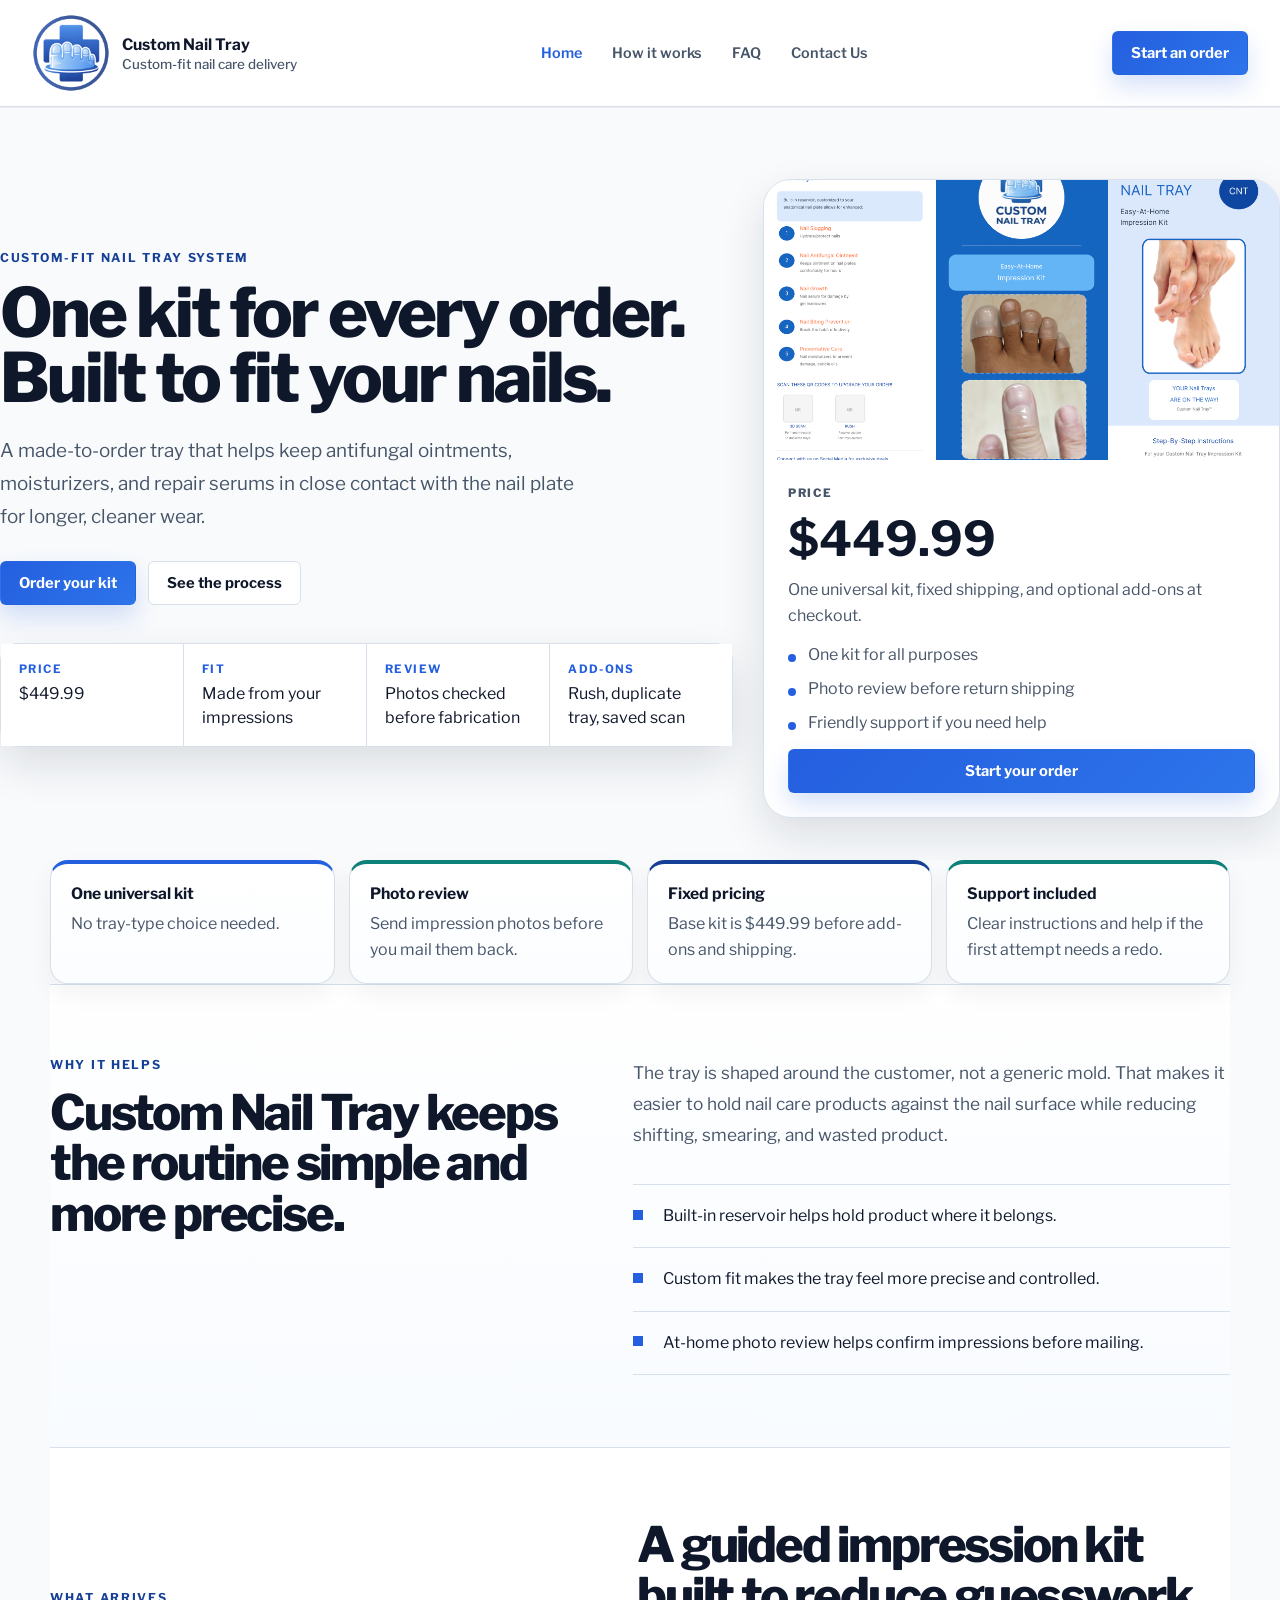
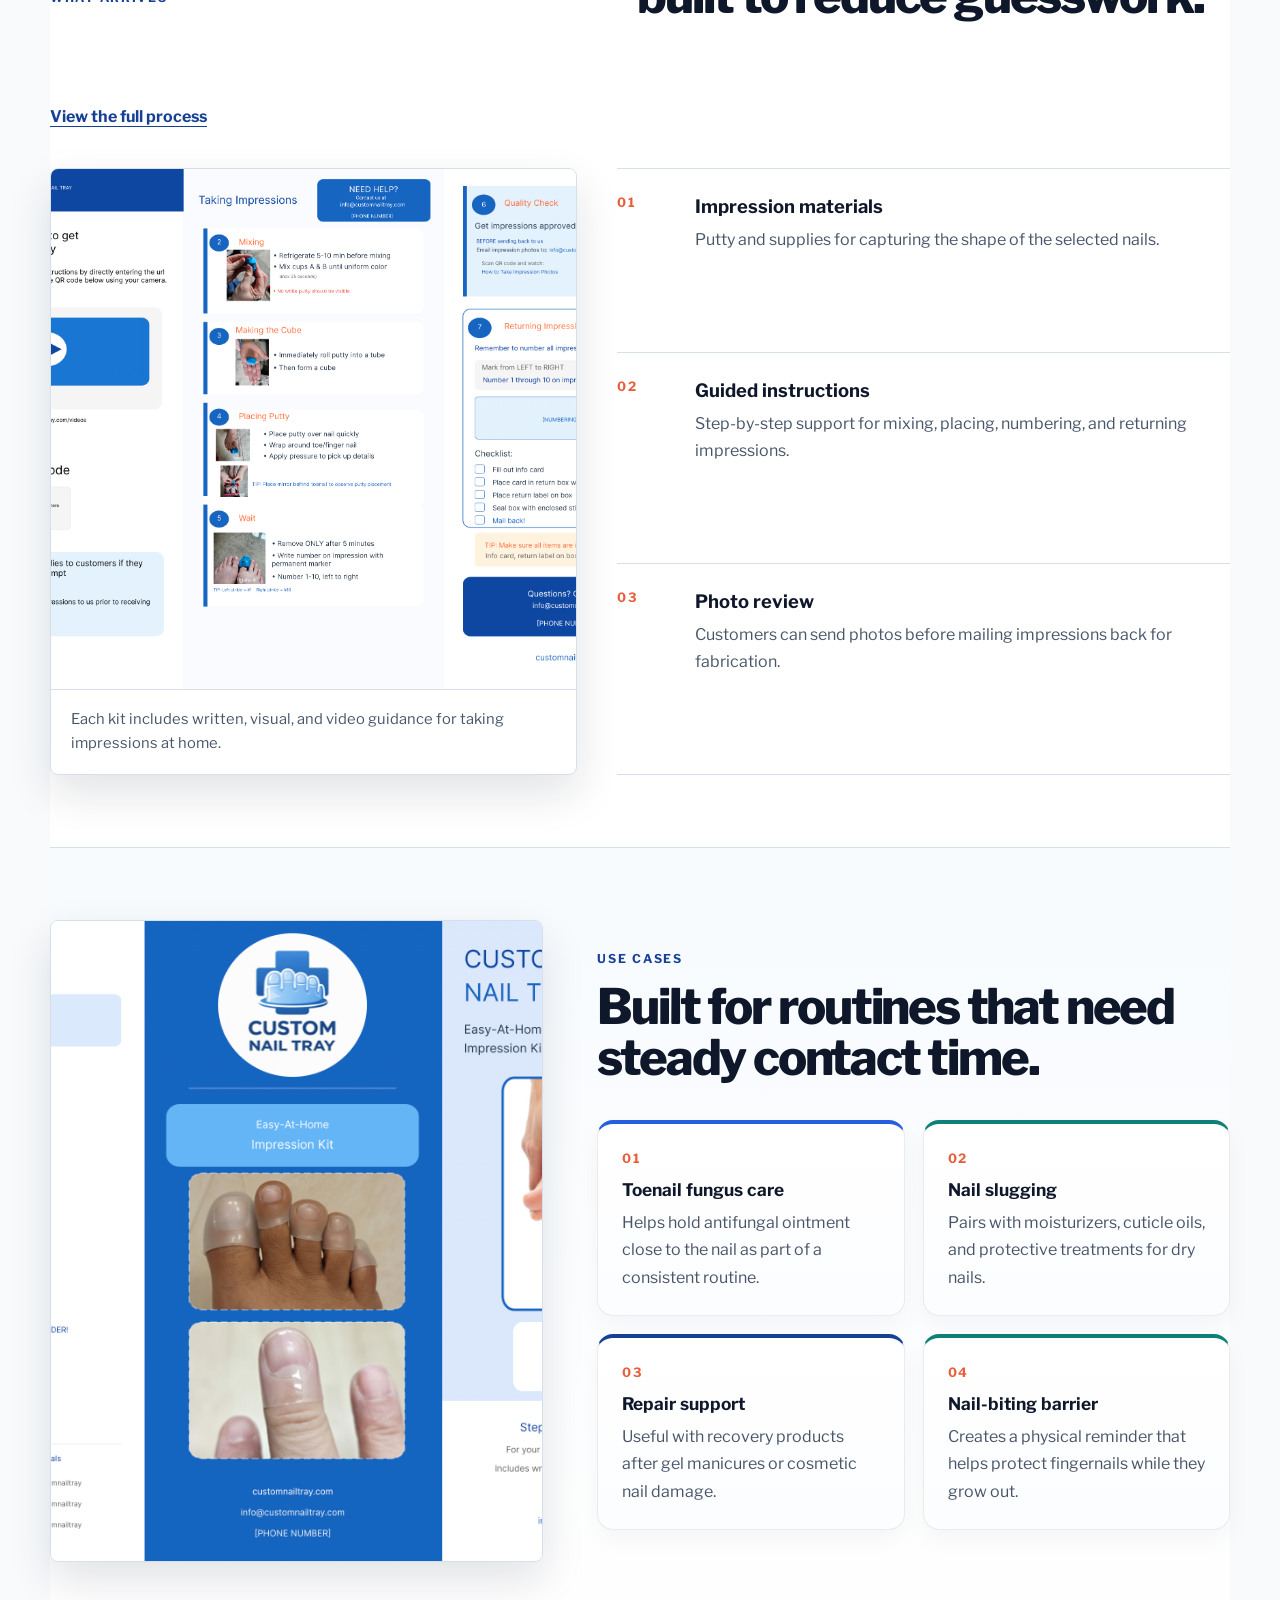
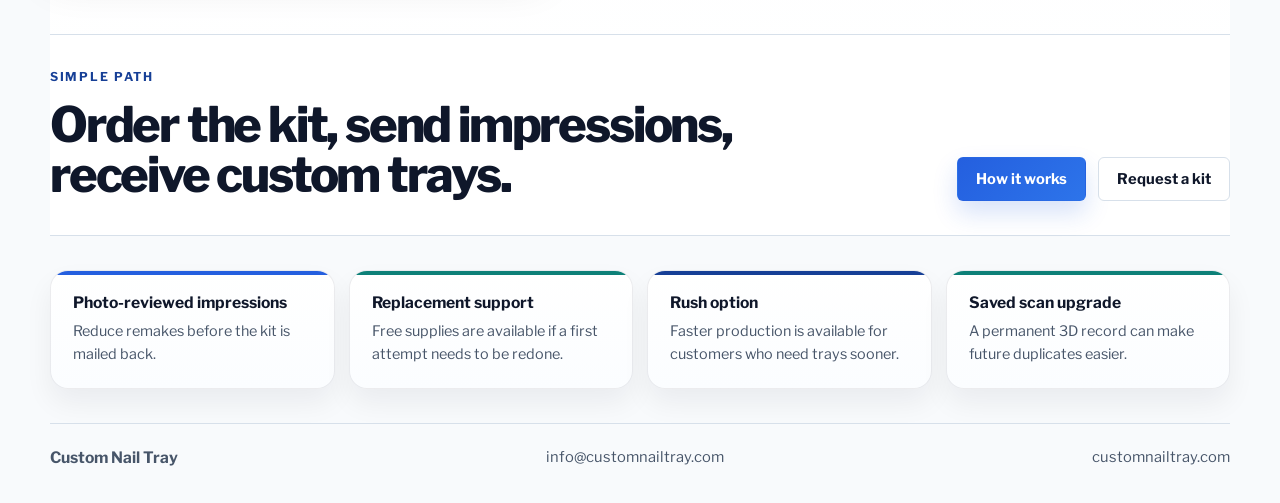
==== index.html @ 38d17c29 "Update kit price to 449.99" ====
<!DOCTYPE html>
<html lang="en">
  <head>
    <meta charset="UTF-8" />
    <meta name="viewport" content="width=device-width, initial-scale=1.0" />
    <title>Custom Nail Tray | Custom-Fit Nail Care Trays</title>
    <meta
      name="description"
      content="Custom-fit nail trays designed to help ointments, serums, and moisturizers stay in close contact with the nail plate for a cleaner, longer-wear routine."
    />
    <link rel="preconnect" href="https://fonts.googleapis.com" />
    <link rel="preconnect" href="https://fonts.gstatic.com" crossorigin />
    <link
      href="https://fonts.googleapis.com/css2?family=Libre+Franklin:wght@400;500;600;700&family=Source+Serif+4:opsz,wght@8..60,500;8..60,600;8..60,700&display=swap"
      rel="stylesheet"
    />
    <link rel="stylesheet" href="styles.css" />
  </head>
  <body class="page-home">
    <header class="site-header">
      <a class="brand" href="index.html" aria-label="Custom Nail Tray home">
        <img
          class="brand-logo"
          src="assets/cnt-logo.png"
          alt=""
          decoding="async"
        />
        <span>
          <strong>Custom Nail Tray</strong>
          <small>Custom-fit nail care delivery</small>
        </span>
      </a>

      <nav class="site-nav" aria-label="Primary">
        <a href="index.html" aria-current="page">Home</a>
        <a href="how-it-works.html">How it works</a>
        <a href="order.html#faq">FAQ</a>
        <a href="contact.html">Contact Us</a>
      </nav>

      <a class="button button-primary" href="order.html">Start an order</a>
    </header>

    <main id="top">
      <section class="hero hero-market" aria-labelledby="hero-title">
        <div class="hero-content">
          <p class="kicker">Custom-fit nail tray system</p>
          <h1 id="hero-title">One kit for every order. Built to fit your nails.</h1>
          <p class="hero-lead">
            A made-to-order tray that helps keep antifungal ointments,
            moisturizers, and repair serums in close contact with the nail plate
            for longer, cleaner wear.
          </p>

          <div class="hero-actions">
            <a class="button button-primary" href="order.html">Order your kit</a>
            <a class="button button-light" href="how-it-works.html">See the process</a>
          </div>

          <dl class="hero-specs" aria-label="Product highlights">
            <div>
              <dt>Price</dt>
              <dd>$449.99</dd>
            </div>
            <div>
              <dt>Fit</dt>
              <dd>Made from your impressions</dd>
            </div>
            <div>
              <dt>Review</dt>
              <dd>Photos checked before fabrication</dd>
            </div>
            <div>
              <dt>Add-ons</dt>
              <dd>Rush, duplicate tray, saved scan</dd>
            </div>
          </dl>
        </div>

        <aside class="hero-card" aria-label="Pricing overview">
          <figure class="hero-card-media">
            <img
              src="assets/impressions.png"
              alt="Custom Nail Tray order materials with toe and fingernail tray examples"
              decoding="async"
            />
          </figure>
          <div class="hero-card-body">
            <p class="panel-label">Price</p>
            <h2>$449.99</h2>
            <p>
              One universal kit, fixed shipping, and optional add-ons at
              checkout.
            </p>
            <ul class="hero-card-list" aria-label="Hero card details">
              <li>One kit for all purposes</li>
              <li>Photo review before return shipping</li>
              <li>Friendly support if you need help</li>
            </ul>
            <a class="button button-primary" href="order.html">Start your order</a>
          </div>
        </aside>
      </section>

      <section class="spotlight-band" aria-label="Quick facts">
        <article>
          <strong>One universal kit</strong>
          <span>No tray-type choice needed.</span>
        </article>
        <article>
          <strong>Photo review</strong>
          <span>Send impression photos before you mail them back.</span>
        </article>
        <article>
          <strong>Fixed pricing</strong>
          <span>Base kit is $449.99 before add-ons and shipping.</span>
        </article>
        <article>
          <strong>Support included</strong>
          <span>Clear instructions and help if the first attempt needs a redo.</span>
        </article>
      </section>

      <section class="statement" id="benefits">
        <div class="section-copy">
          <p class="kicker">Why it helps</p>
          <h2>Custom Nail Tray keeps the routine simple and more precise.</h2>
        </div>
        <div class="statement-body">
          <p>
            The tray is shaped around the customer, not a generic mold. That
            makes it easier to hold nail care products against the nail surface
            while reducing shifting, smearing, and wasted product.
          </p>
          <ul class="proof-list">
            <li>Built-in reservoir helps hold product where it belongs.</li>
            <li>Custom fit makes the tray feel more precise and controlled.</li>
            <li>At-home photo review helps confirm impressions before mailing.</li>
          </ul>
        </div>
      </section>

      <section class="kit-section" id="kit">
        <div class="kit-heading">
          <p class="kicker">What arrives</p>
          <h2>A guided impression kit built to reduce guesswork.</h2>
          <a class="text-link" href="how-it-works.html">View the full process</a>
        </div>

        <div class="kit-layout">
          <figure class="kit-visual">
            <img
              src="assets/impressionsFront.png"
              alt="Custom Nail Tray instruction materials for at-home impressions"
              decoding="async"
            />
            <figcaption>
              Each kit includes written, visual, and video guidance for taking
              impressions at home.
            </figcaption>
          </figure>

          <div class="kit-inventory" aria-label="Kit contents">
            <article>
              <span>01</span>
              <div>
                <h3>Impression materials</h3>
                <p>Putty and supplies for capturing the shape of the selected nails.</p>
              </div>
            </article>
            <article>
              <span>02</span>
              <div>
                <h3>Guided instructions</h3>
                <p>Step-by-step support for mixing, placing, numbering, and returning impressions.</p>
              </div>
            </article>
            <article>
              <span>03</span>
              <div>
                <h3>Photo review</h3>
                <p>Customers can send photos before mailing impressions back for fabrication.</p>
              </div>
            </article>
          </div>
        </div>
      </section>

      <section class="use-section" id="uses">
        <div class="use-media">
          <img
            src="assets/impressions.png"
            alt="Examples of Custom Nail Tray on toes and fingernails"
            decoding="async"
          />
        </div>

        <div class="use-content">
          <p class="kicker">Use cases</p>
          <h2>Built for routines that need steady contact time.</h2>

          <div class="use-grid">
            <article>
              <span>01</span>
              <h3>Toenail fungus care</h3>
              <p>Helps hold antifungal ointment close to the nail as part of a consistent routine.</p>
            </article>
            <article>
              <span>02</span>
              <h3>Nail slugging</h3>
              <p>Pairs with moisturizers, cuticle oils, and protective treatments for dry nails.</p>
            </article>
            <article>
              <span>03</span>
              <h3>Repair support</h3>
              <p>Useful with recovery products after gel manicures or cosmetic nail damage.</p>
            </article>
            <article>
              <span>04</span>
              <h3>Nail-biting barrier</h3>
              <p>Creates a physical reminder that helps protect fingernails while they grow out.</p>
            </article>
          </div>
        </div>
      </section>

      <section class="process-preview" aria-labelledby="process-preview-title">
        <div class="section-copy">
          <p class="kicker">Simple path</p>
          <h2 id="process-preview-title">Order the kit, send impressions, receive custom trays.</h2>
        </div>
        <div class="preview-actions">
          <a class="button button-primary" href="how-it-works.html">How it works</a>
          <a class="button button-secondary" href="order.html">Request a kit</a>
        </div>
      </section>

      <section class="assurance-strip" aria-label="Order support">
        <article>
          <strong>Photo-reviewed impressions</strong>
          <span>Reduce remakes before the kit is mailed back.</span>
        </article>
        <article>
          <strong>Replacement support</strong>
          <span>Free supplies are available if a first attempt needs to be redone.</span>
        </article>
        <article>
          <strong>Rush option</strong>
          <span>Faster production is available for customers who need trays sooner.</span>
        </article>
        <article>
          <strong>Saved scan upgrade</strong>
          <span>A permanent 3D record can make future duplicates easier.</span>
        </article>
      </section>
    </main>

    <footer class="site-footer">
      <strong>Custom Nail Tray</strong>
      <a href="mailto:info@customnailtray.com">info@customnailtray.com</a>
      <span>customnailtray.com</span>
    </footer>
  </body>
</html>
---- styles.css ----
:root {
  --paper: #f4f6fa;
  --surface: #ffffff;
  --ink: #0f172a;
  --muted: #475569;
  --line: #d7e0ea;
  --blue: #245fdf;
  --blue-deep: #163f96;
  --teal: #0d8078;
  --coral: #e95d3d;
  --gold: #c99429;
  --mint: #e3f5f0;
  --sky: #eaf1ff;
  --peach: #fff1e8;
  --sand: #fff8ed;
  --shadow: 0 18px 44px rgba(15, 23, 42, 0.12);
}

* {
  box-sizing: border-box;
}

html {
  scroll-behavior: smooth;
}

body {
  margin: 0;
  min-width: 320px;
  font-family: "Libre Franklin", sans-serif;
  color: var(--ink);
  background: var(--paper);
}

body.page-home {
  background:
    radial-gradient(circle at 12% 0%, rgba(36, 95, 223, 0.11), transparent 26%),
    radial-gradient(circle at 88% 12%, rgba(13, 128, 120, 0.08), transparent 24%),
    linear-gradient(180deg, #f9fbff 0%, #f4f7fb 100%);
}

body.page-how {
  background:
    linear-gradient(180deg, rgba(13, 128, 120, 0.08) 0%, rgba(13, 128, 120, 0.015) 220px, transparent 220px),
    radial-gradient(circle at 100% 0%, rgba(36, 95, 223, 0.08), transparent 30%),
    #f4faf9;
}

body.page-order {
  background:
    radial-gradient(circle at 100% 0%, rgba(233, 93, 61, 0.09), transparent 28%),
    radial-gradient(circle at 6% 0%, rgba(36, 95, 223, 0.08), transparent 22%),
    linear-gradient(180deg, #fff7f2 0%, #f3f7ff 38%, #fbfcff 100%);
}

body.page-contact {
  background:
    radial-gradient(circle at 12% 0%, rgba(233, 93, 61, 0.09), transparent 24%),
    radial-gradient(circle at 90% 8%, rgba(36, 95, 223, 0.06), transparent 24%),
    linear-gradient(180deg, #ffffff 0%, #f7f9fd 100%);
}

body.page-success {
  background:
    radial-gradient(circle at 14% 0%, rgba(13, 128, 120, 0.11), transparent 26%),
    radial-gradient(circle at 92% 10%, rgba(36, 95, 223, 0.08), transparent 28%),
    linear-gradient(180deg, #f4fbf8 0%, #f7faff 40%, #ffffff 100%);
}

body.page-cancel {
  background:
    radial-gradient(circle at 14% 0%, rgba(233, 93, 61, 0.11), transparent 26%),
    radial-gradient(circle at 92% 10%, rgba(36, 95, 223, 0.08), transparent 28%),
    linear-gradient(180deg, #fff6f2 0%, #f7faff 40%, #ffffff 100%);
}

a {
  color: inherit;
  text-decoration: none;
}

img {
  display: block;
  width: 100%;
}

body.page-how .site-header,
body.page-order .site-header {
  box-shadow: 0 1px 0 rgba(17, 24, 39, 0.06);
}

body.page-how .site-header {
  background: rgba(247, 251, 253, 0.92);
}

body.page-order .site-header {
  background: rgba(245, 248, 255, 0.94);
}

body.page-contact .site-header {
  background: rgba(255, 255, 255, 0.96);
  box-shadow: 0 1px 0 rgba(17, 24, 39, 0.06);
}

body.page-how .site-nav a[aria-current="page"] {
  color: var(--teal);
}

body.page-order .site-nav a[aria-current="page"] {
  color: var(--coral);
}

body.page-contact .site-nav a[aria-current="page"] {
  color: var(--coral);
}

body.page-how .button-primary {
  background: linear-gradient(135deg, var(--teal) 0%, #109186 100%);
  box-shadow: 0 12px 24px rgba(13, 128, 120, 0.18);
}

body.page-how .button-primary:hover {
  background: linear-gradient(135deg, #0b6861 0%, #0e7d73 100%);
}

body.page-order .button-primary {
  background: linear-gradient(135deg, var(--coral) 0%, #f1714d 100%);
  box-shadow: 0 12px 24px rgba(233, 93, 61, 0.18);
}

body.page-order .button-primary:hover {
  background: linear-gradient(135deg, #d84d2b 0%, #f0613e 100%);
}

body.page-contact .button-primary {
  background: linear-gradient(135deg, var(--coral) 0%, #f1714d 100%);
  box-shadow: 0 12px 24px rgba(233, 93, 61, 0.18);
}

body.page-contact .button-primary:hover {
  background: linear-gradient(135deg, #d84d2b 0%, #f0613e 100%);
}

body.page-success .button-primary {
  background: linear-gradient(135deg, var(--teal) 0%, #109186 100%);
  box-shadow: 0 12px 24px rgba(13, 128, 120, 0.18);
}

body.page-success .button-primary:hover {
  background: linear-gradient(135deg, #0b6861 0%, #0e7d73 100%);
}

body.page-cancel .button-primary {
  background: linear-gradient(135deg, var(--coral) 0%, #f1714d 100%);
  box-shadow: 0 12px 24px rgba(233, 93, 61, 0.18);
}

body.page-cancel .button-primary:hover {
  background: linear-gradient(135deg, #d84d2b 0%, #f0613e 100%);
}

.site-header {
  display: grid;
  grid-template-columns: auto 1fr auto;
  align-items: center;
  gap: 28px;
  position: sticky;
  top: 0;
  z-index: 20;
  width: 100%;
  padding: 14px 32px;
  background: rgba(255, 255, 255, 0.94);
  border-bottom: 1px solid var(--line);
  backdrop-filter: blur(14px);
}

.brand {
  display: inline-flex;
  align-items: center;
  gap: 12px;
  min-width: 0;
}

.brand-logo {
  width: 78px;
  height: 78px;
  object-fit: contain;
  flex: 0 0 auto;
}

.brand span {
  display: grid;
  gap: 2px;
}

.brand strong,
.site-footer strong {
  font-size: 0.98rem;
  font-weight: 700;
}

.brand small {
  color: var(--muted);
  font-size: 0.84rem;
  font-weight: 500;
}

.site-nav {
  display: flex;
  justify-content: center;
  gap: 30px;
  color: var(--muted);
  font-size: 0.9rem;
  font-weight: 600;
}

.site-nav a {
  padding: 8px 0;
}

.site-nav a:hover,
.site-nav a[aria-current="page"],
.site-footer a:hover,
.instruction-panel a:hover,
.form-note a:hover,
.text-link:hover {
  color: var(--blue);
}

.button {
  display: inline-flex;
  align-items: center;
  justify-content: center;
  min-height: 44px;
  padding: 0 18px;
  border: 1px solid transparent;
  border-radius: 6px;
  font-size: 0.92rem;
  font-weight: 700;
  white-space: nowrap;
  transition: transform 160ms ease, border-color 160ms ease, background 160ms ease;
}

.button:hover {
  transform: translateY(-1px);
}

.button-primary {
  background: linear-gradient(135deg, var(--blue) 0%, #2d74ea 100%);
  box-shadow: 0 12px 24px rgba(36, 95, 223, 0.18);
  color: #fff;
}

.button-primary:hover {
  background: linear-gradient(135deg, var(--blue-deep) 0%, #1d4fb8 100%);
}

.button-secondary {
  background: linear-gradient(180deg, #fff 0%, #f7faff 100%);
  border-color: #cfd8e6;
  color: var(--ink);
}

.button-light {
  background: rgba(255, 255, 255, 0.14);
  border-color: rgba(255, 255, 255, 0.42);
  color: #fff;
}

.hero {
  position: relative;
  min-height: 680px;
  display: grid;
  align-items: end;
  overflow: hidden;
  background: #0f172a;
}

.hero-image {
  position: absolute;
  inset: 0;
  height: 100%;
  object-fit: cover;
  object-position: 56% 44%;
  filter: saturate(0.96);
}

.hero-overlay {
  position: absolute;
  inset: 0;
  background:
    linear-gradient(90deg, rgba(6, 16, 34, 0.92) 0%, rgba(6, 16, 34, 0.78) 52%, rgba(6, 16, 34, 0.22) 100%),
    linear-gradient(0deg, rgba(6, 16, 34, 0.46) 0%, rgba(6, 16, 34, 0.04) 48%);
}

body.page-home .hero-overlay {
  background:
    linear-gradient(90deg, rgba(7, 17, 39, 0.94) 0%, rgba(7, 17, 39, 0.78) 50%, rgba(7, 17, 39, 0.18) 100%),
    radial-gradient(circle at 82% 28%, rgba(13, 128, 120, 0.18), transparent 28%),
    radial-gradient(circle at 94% 56%, rgba(233, 93, 61, 0.14), transparent 25%),
    linear-gradient(0deg, rgba(7, 17, 39, 0.48) 0%, rgba(7, 17, 39, 0.08) 48%);
}

.hero-content {
  position: relative;
  width: min(1180px, calc(100% - 48px));
  margin: 0 auto;
  padding: 96px 0 54px;
  color: #fff;
}

.kicker {
  margin: 0 0 16px;
  color: var(--coral);
  text-transform: uppercase;
  letter-spacing: 0.14em;
  font-size: 0.76rem;
  font-weight: 700;
}

.hero h1,
.page-hero h1,
.section-copy h2,
.kit-heading h2,
.use-content h2,
.order-copy h2,
.process-preview h2,
.quality-section h2,
.cta-band h2 {
  margin: 0;
  font-family: "Source Serif 4", serif;
  font-weight: 700;
  letter-spacing: 0;
}

body.page-how .page-hero-copy h1,
body.page-how .section-copy h2,
body.page-how .kit-heading h2,
body.page-how .use-content h2,
body.page-how .order-copy h2,
body.page-how .process-preview h2,
body.page-how .quality-section h2,
body.page-how .cta-band h2,
body.page-order .page-hero-copy h1,
body.page-order .section-copy h2,
body.page-order .kit-heading h2,
body.page-order .use-content h2,
body.page-order .order-copy h2,
body.page-order .process-preview h2,
body.page-order .quality-section h2,
body.page-order .cta-band h2 {
  font-family: "Libre Franklin", sans-serif;
  font-weight: 800;
  letter-spacing: -0.045em;
}

.hero h1 {
  max-width: 700px;
  font-size: 5.25rem;
  line-height: 0.95;
}

.hero-lead {
  max-width: 590px;
  margin: 24px 0 0;
  color: rgba(255, 255, 255, 0.88);
  font-size: 1.18rem;
  line-height: 1.75;
}

.hero-actions {
  display: flex;
  flex-wrap: wrap;
  gap: 12px;
  margin-top: 32px;
}

.hero-specs {
  display: grid;
  grid-template-columns: repeat(3, minmax(0, 1fr));
  gap: 1px;
  max-width: 900px;
  margin: 64px 0 0;
  background: rgba(255, 255, 255, 0.3);
  border: 1px solid rgba(255, 255, 255, 0.3);
}

.hero-specs div {
  padding: 18px 20px;
  background: rgba(8, 19, 38, 0.66);
}

.hero-specs dt {
  margin-bottom: 6px;
  color: #9fd8d2;
  font-size: 0.72rem;
  font-weight: 700;
  letter-spacing: 0.12em;
  text-transform: uppercase;
}

.hero-specs dd {
  margin: 0;
  color: rgba(255, 255, 255, 0.88);
  line-height: 1.5;
}

body.page-home {
  background: #f8fafc;
}

body.page-home .site-header {
  background: rgba(255, 255, 255, 0.96);
  box-shadow: 0 1px 0 rgba(17, 24, 39, 0.06);
}

body.page-home .kicker {
  color: var(--blue-deep);
}

body.page-home .hero {
  display: grid;
  grid-template-columns: minmax(0, 1.05fr) minmax(320px, 0.74fr);
  gap: 30px;
  align-items: center;
  min-height: auto;
  padding: 72px 0 42px;
  background: transparent;
}

body.page-home .hero-content {
  width: auto;
  padding: 0;
  color: var(--ink);
}

body.page-home .hero h1,
body.page-home .section-copy h2,
body.page-home .kit-heading h2,
body.page-home .use-content h2,
body.page-home .process-preview h2 {
  font-family: "Libre Franklin", sans-serif;
  font-weight: 800;
  letter-spacing: -0.045em;
}

body.page-home .hero h1 {
  max-width: 760px;
  font-size: 4.25rem;
  line-height: 0.95;
}

body.page-home .hero-lead {
  color: var(--muted);
}

body.page-home .hero-actions {
  margin-top: 28px;
}

body.page-home .hero-actions .button-light {
  background: #fff;
  border-color: var(--line);
  color: var(--ink);
}

body.page-home .hero-specs {
  grid-template-columns: repeat(4, minmax(0, 1fr));
  max-width: 100%;
  margin-top: 38px;
  background: var(--line);
  border: 1px solid var(--line);
  border-radius: 18px;
  box-shadow: var(--shadow);
}

body.page-home .hero-specs div {
  padding: 18px 18px 16px;
  background: #fff;
}

body.page-home .hero-specs dt {
  color: var(--blue);
}

body.page-home .hero-specs dd {
  color: var(--ink);
}

body.page-home .hero-card {
  display: grid;
  overflow: hidden;
  border: 1px solid var(--line);
  border-radius: 28px;
  background: #fff;
  box-shadow: var(--shadow);
}

body.page-home .hero-card-media {
  margin: 0;
}

body.page-home .hero-card-media img {
  height: 280px;
  object-fit: cover;
  object-position: 50% 35%;
}

body.page-home .hero-card-body {
  display: grid;
  gap: 14px;
  padding: 24px;
}

body.page-home .hero-card h2 {
  margin: 0;
  font-family: "Libre Franklin", sans-serif;
  font-size: 3rem;
  line-height: 0.95;
}

body.page-home .hero-card p {
  margin: 0;
  color: var(--muted);
  line-height: 1.65;
}

body.page-home .hero-card-list {
  display: grid;
  gap: 10px;
  margin: 0;
  padding: 0;
  list-style: none;
}

body.page-home .hero-card-list li {
  position: relative;
  padding-left: 20px;
  color: var(--muted);
  line-height: 1.5;
}

body.page-home .hero-card-list li::before {
  content: "";
  position: absolute;
  left: 0;
  top: 0.65em;
  width: 8px;
  height: 8px;
  border-radius: 999px;
  background: var(--blue);
}

body.page-home .spotlight-band {
  width: min(1180px, calc(100% - 48px));
  margin: 0 auto;
  display: grid;
  grid-template-columns: repeat(4, minmax(0, 1fr));
  gap: 14px;
}

body.page-home .spotlight-band article {
  padding: 20px;
  border: 1px solid var(--line);
  border-top-width: 4px;
  border-radius: 18px;
  background: linear-gradient(180deg, #ffffff 0%, #fbfdff 100%);
  box-shadow: 0 10px 24px rgba(15, 23, 42, 0.05);
}

body.page-home .spotlight-band article:nth-child(1) {
  border-top-color: var(--blue);
}

body.page-home .spotlight-band article:nth-child(2) {
  border-top-color: var(--teal);
}

body.page-home .spotlight-band article:nth-child(3) {
  border-top-color: var(--blue-deep);
}

body.page-home .spotlight-band article:nth-child(4) {
  border-top-color: var(--teal);
}

body.page-home .spotlight-band strong {
  display: block;
  margin-bottom: 8px;
  font-size: 0.98rem;
}

body.page-home .spotlight-band span {
  color: var(--muted);
  line-height: 1.6;
}

body.page-home .statement,
body.page-home .kit-section,
body.page-home .use-section {
  margin-top: 0;
  padding: 72px 0;
  border-top: 1px solid var(--line);
  border-bottom: none;
  border-radius: 0;
  background: transparent;
  box-shadow: none;
}

body.page-home .process-preview {
  margin-top: 0;
  padding: 34px 0;
  border-top: 1px solid var(--line);
  border-bottom: 1px solid var(--line);
  border-radius: 0;
  background: #f7fbff;
  box-shadow: none;
}

body.page-home .process-preview .button-secondary {
  background: #fff;
  border-color: var(--line);
}

body.page-home .statement {
  background: linear-gradient(180deg, rgba(255, 255, 255, 0.94) 0%, rgba(248, 251, 255, 0.98) 100%);
}

body.page-home .kit-section {
  background: #fff;
}

body.page-home .use-section {
  background: linear-gradient(180deg, rgba(247, 251, 255, 0.72) 0%, rgba(255, 255, 255, 0.95) 100%);
}

body.page-home .process-preview {
  background: #fff;
}

body.page-home .section-copy h2,
body.page-home .kit-heading h2,
body.page-home .use-content h2,
body.page-home .process-preview h2 {
  font-size: 3.05rem;
  line-height: 1.04;
}

.statement,
.kit-section,
.assurance-strip,
.page-hero,
.use-section,
.process-section,
.process-preview,
.quality-section,
.faq-section,
.order-section,
.cta-band,
.site-footer {
  width: min(1180px, calc(100% - 48px));
  margin: 0 auto;
}

.statement {
  display: grid;
  grid-template-columns: minmax(0, 0.86fr) minmax(360px, 1fr);
  gap: 70px;
  padding: 96px 0;
  border-bottom: 1px solid var(--line);
}

body.page-home .statement {
  padding-left: 0;
  padding-right: 0;
}

.section-copy h2,
.kit-heading h2,
.use-content h2,
.order-copy h2,
.process-preview h2,
.quality-section h2,
.cta-band h2 {
  font-size: 3.4rem;
  line-height: 1.02;
}

.statement-body p,
.order-copy p:not(.kicker),
.page-hero-copy p:not(.kicker) {
  margin: 0;
  color: var(--muted);
  font-size: 1.08rem;
  line-height: 1.8;
}

.proof-list {
  display: grid;
  gap: 0;
  margin: 34px 0 0;
  padding: 0;
  list-style: none;
  border-top: 1px solid var(--line);
}

.proof-list li {
  position: relative;
  padding: 18px 0 18px 30px;
  border-bottom: 1px solid var(--line);
  color: var(--ink);
  line-height: 1.65;
}

body.page-home .proof-list li::before {
  background: var(--blue);
}

.proof-list li::before,
.order-form .form-note::before {
  content: "";
  position: absolute;
  left: 0;
  top: 1.55em;
  width: 10px;
  height: 10px;
  background: var(--teal);
}

.text-link {
  display: inline-flex;
  width: fit-content;
  margin-top: 22px;
  color: var(--blue-deep);
  font-weight: 700;
  text-decoration: underline;
  text-underline-offset: 4px;
}

.page-hero {
  display: grid;
  grid-template-columns: minmax(0, 0.95fr) minmax(360px, 0.82fr);
  gap: 54px;
  align-items: center;
  padding: 78px 0;
  border-bottom: 1px solid var(--line);
}

.page-hero-copy h1 {
  max-width: 760px;
  font-size: 4.45rem;
  line-height: 0.98;
}

.page-hero-copy p {
  max-width: 640px;
  margin-top: 22px;
}

.page-hero-media {
  margin: 0;
  overflow: hidden;
  border: 1px solid var(--line);
  border-radius: 8px;
  background: #fff;
  box-shadow: var(--shadow);
}

.page-hero-media img {
  height: 520px;
  object-fit: cover;
  object-position: 50% 26%;
}

.page-hero-order .page-hero-media img {
  object-position: 50% 45%;
}

body.page-how .page-hero {
  gap: 28px;
  padding: 86px 0 58px;
  align-items: stretch;
  border: 1px solid rgba(13, 128, 120, 0.12);
  border-radius: 32px;
  background: linear-gradient(180deg, rgba(13, 128, 120, 0.08) 0%, rgba(255, 255, 255, 0.97) 100%);
  box-shadow: 0 18px 40px rgba(15, 23, 42, 0.06);
}

body.page-how .page-hero-copy {
  display: grid;
  align-content: start;
  gap: 24px;
  padding-top: 18px;
}

body.page-how .page-hero-copy h1 {
  max-width: 700px;
  font-size: 4.2rem;
  line-height: 0.96;
}

body.page-how .page-hero-copy p:not(.kicker) {
  max-width: 620px;
}

.how-hero-points {
  display: grid;
  grid-template-columns: repeat(3, minmax(0, 1fr));
  gap: 14px;
}

.how-hero-points article {
  padding: 18px 18px 16px;
  border: 1px solid #d9e8ec;
  border-radius: 16px;
  background: rgba(255, 255, 255, 0.8);
  box-shadow: 0 12px 26px rgba(17, 24, 39, 0.06);
}

.how-hero-points strong {
  display: block;
  margin-bottom: 6px;
  color: var(--teal);
  font-size: 0.74rem;
  font-weight: 800;
  letter-spacing: 0.14em;
  text-transform: uppercase;
}

.how-hero-points span {
  display: block;
  line-height: 1.5;
}

.how-hero-panel {
  display: grid;
  gap: 18px;
  align-content: start;
  padding: 22px;
  border: 1px solid rgba(13, 128, 120, 0.16);
  border-radius: 24px;
  background: linear-gradient(180deg, rgba(13, 128, 120, 0.12) 0%, #ffffff 40%, rgba(234, 241, 255, 0.94) 100%);
  box-shadow: var(--shadow);
}

.panel-label {
  margin: 0;
  color: var(--teal);
  font-size: 0.72rem;
  font-weight: 800;
  letter-spacing: 0.14em;
  text-transform: uppercase;
}

.how-hero-panel h2,
.order-hero-panel h2 {
  margin: 0;
  font-family: "Libre Franklin", sans-serif;
  font-size: 2rem;
  line-height: 1.06;
  letter-spacing: -0.04em;
}

.how-hero-panel p,
.order-hero-panel p {
  margin: 0;
  color: var(--muted);
  line-height: 1.7;
}

.how-hero-panel-list,
.order-hero-list {
  display: grid;
  gap: 12px;
  margin: 0;
  padding: 0;
  list-style: none;
}

.how-hero-panel-list li,
.order-hero-list li {
  display: grid;
  grid-template-columns: 42px minmax(0, 1fr);
  gap: 12px;
  align-items: center;
  padding: 14px 16px;
  border: 1px solid #dce9ee;
  border-radius: 14px;
  background: #fff;
  color: var(--ink);
  line-height: 1.45;
}

body.page-how .how-hero-panel-list li:nth-child(1) {
  border-left: 4px solid var(--teal);
  background: linear-gradient(180deg, #ffffff 0%, #f2fbf9 100%);
}

body.page-how .how-hero-panel-list li:nth-child(2) {
  border-left: 4px solid var(--blue);
  background: linear-gradient(180deg, #ffffff 0%, #f4f8ff 100%);
}

body.page-how .how-hero-panel-list li:nth-child(3) {
  border-left: 4px solid var(--coral);
  background: linear-gradient(180deg, #ffffff 0%, #fff6f2 100%);
}

.how-hero-panel-list span,
.order-hero-list span {
  display: grid;
  place-items: center;
  width: 42px;
  height: 42px;
  border-radius: 12px;
  background: var(--teal);
  color: #fff;
  font-size: 0.72rem;
  font-weight: 800;
  letter-spacing: 0.08em;
}

.how-hero-art {
  margin: 0;
  overflow: hidden;
  border: 1px solid #d8e7ec;
  border-radius: 18px;
  background: #fff;
}

.how-hero-art img {
  height: 236px;
  object-fit: cover;
  object-position: 50% 22%;
}

body.page-order .page-hero {
  gap: 28px;
  padding: 78px 0 48px;
  align-items: stretch;
  border: 1px solid rgba(36, 95, 223, 0.12);
  border-radius: 32px;
  background: linear-gradient(180deg, rgba(233, 93, 61, 0.08) 0%, rgba(255, 255, 255, 0.97) 100%);
  box-shadow: 0 18px 40px rgba(15, 23, 42, 0.06);
}

body.page-order .page-hero-copy {
  display: grid;
  align-content: start;
  gap: 20px;
}

body.page-order .page-hero-copy h1 {
  max-width: 660px;
  font-size: 4rem;
  line-height: 0.96;
}

body.page-order .page-hero-copy p:not(.kicker) {
  max-width: 620px;
}

.order-hero-panel {
  display: grid;
  gap: 18px;
  align-content: start;
  padding: 22px;
  border: 1px solid rgba(233, 93, 61, 0.16);
  border-radius: 24px;
  background: linear-gradient(180deg, rgba(233, 93, 61, 0.1) 0%, #ffffff 44%, rgba(234, 241, 255, 0.94) 100%);
  box-shadow: var(--shadow);
}

.order-hero-panel .order-hero-list span {
  background: var(--coral);
}

.kit-section {
  padding: 96px 0;
  border-bottom: 1px solid var(--line);
}

body.page-home .kit-section {
  padding-left: 0;
  padding-right: 0;
}

.kit-heading {
  display: grid;
  grid-template-columns: minmax(0, 0.75fr) minmax(320px, 0.85fr);
  gap: 64px;
  align-items: end;
  margin-bottom: 42px;
}

.kit-layout {
  display: grid;
  grid-template-columns: minmax(360px, 0.86fr) minmax(0, 1fr);
  gap: 40px;
  align-items: stretch;
}

.kit-visual {
  display: grid;
  margin: 0;
  border: 1px solid var(--line);
  border-radius: 8px;
  overflow: hidden;
  background: #fff;
  box-shadow: var(--shadow);
}

.kit-visual img {
  height: 520px;
  object-fit: cover;
  object-position: 50% 24%;
}

.kit-visual figcaption {
  padding: 18px 20px;
  color: var(--muted);
  font-size: 0.92rem;
  line-height: 1.6;
  border-top: 1px solid var(--line);
}

.kit-inventory {
  display: grid;
  border-top: 1px solid var(--line);
}

.kit-inventory article {
  display: grid;
  grid-template-columns: 58px minmax(0, 1fr);
  gap: 20px;
  padding: 26px 0;
  border-bottom: 1px solid var(--line);
}

.kit-inventory span {
  color: var(--coral);
  font-size: 0.8rem;
  font-weight: 700;
  letter-spacing: 0.12em;
}

.kit-inventory h3 {
  margin: 0 0 8px;
  font-size: 1.15rem;
}

.kit-inventory p {
  margin: 0;
  color: var(--muted);
  line-height: 1.7;
}

.assurance-strip {
  display: grid;
  grid-template-columns: repeat(4, minmax(0, 1fr));
  gap: 1px;
  margin-top: 34px;
  margin-bottom: 34px;
  border: 1px solid var(--line);
  background: var(--line);
}

body.page-home .assurance-strip {
  gap: 14px;
  border: none;
  background: transparent;
}

.assurance-strip article {
  padding: 22px;
  background: #fff;
}

body.page-home .assurance-strip article {
  position: relative;
  overflow: hidden;
  border: 1px solid rgba(15, 23, 42, 0.08);
  border-radius: 18px;
  background: linear-gradient(180deg, #ffffff 0%, #fbfdff 100%);
  box-shadow: 0 14px 28px rgba(15, 23, 42, 0.06);
}

body.page-home .assurance-strip article::before {
  content: "";
  position: absolute;
  inset: 0 auto auto 0;
  width: 100%;
  height: 4px;
  background: var(--blue);
}

body.page-home .assurance-strip article:nth-child(2)::before {
  background: var(--teal);
}

body.page-home .assurance-strip article:nth-child(3)::before {
  background: var(--blue-deep);
}

body.page-home .assurance-strip article:nth-child(4)::before {
  background: var(--teal);
}

.assurance-strip strong {
  display: block;
  margin-bottom: 8px;
  font-size: 0.98rem;
}

.assurance-strip span {
  color: var(--muted);
  font-size: 0.9rem;
  line-height: 1.6;
}

.use-section {
  display: grid;
  grid-template-columns: minmax(320px, 0.78fr) minmax(0, 1fr);
  gap: 54px;
  align-items: center;
  padding: 96px 0;
}

body.page-home .use-section {
  padding-left: 0;
  padding-right: 0;
}

.use-media {
  overflow: hidden;
  border: 1px solid var(--line);
  border-radius: 8px;
  background: #fff;
  box-shadow: var(--shadow);
}

.use-media img {
  height: 640px;
  object-fit: cover;
  object-position: 51% 45%;
}

.use-content h2 {
  max-width: 760px;
}

.use-grid {
  display: grid;
  grid-template-columns: repeat(2, minmax(0, 1fr));
  gap: 18px;
  margin-top: 36px;
}

.use-grid article {
  padding: 24px;
  border: 1px solid var(--line);
  border-radius: 8px;
  background: var(--surface);
}

body.page-home .use-grid article {
  position: relative;
  overflow: hidden;
  border: 1px solid rgba(15, 23, 42, 0.08);
  border-top-width: 4px;
  border-radius: 16px;
  background: linear-gradient(180deg, #ffffff 0%, #fcfdff 100%);
  box-shadow: 0 10px 24px rgba(15, 23, 42, 0.04);
}

body.page-home .use-grid article:nth-child(1) {
  border-top-color: var(--blue);
}

body.page-home .use-grid article:nth-child(2) {
  border-top-color: var(--teal);
}

body.page-home .use-grid article:nth-child(3) {
  border-top-color: var(--blue-deep);
}

body.page-home .use-grid article:nth-child(4) {
  border-top-color: var(--teal);
}

.use-grid span {
  color: var(--coral);
  font-size: 0.8rem;
  font-weight: 700;
  letter-spacing: 0.12em;
}

.use-grid h3,
.process-list h3,
.instruction-panel h3 {
  margin: 12px 0 8px;
  font-size: 1.08rem;
  line-height: 1.3;
}

.use-grid p,
.process-list p,
.instruction-panel p {
  margin: 0;
  color: var(--muted);
  line-height: 1.7;
}

.process-section {
  padding: 96px 0;
  border-top: 1px solid var(--line);
  border-bottom: 1px solid var(--line);
}

.process-layout {
  display: grid;
  grid-template-columns: minmax(0, 1fr) 420px;
  gap: 54px;
  align-items: start;
  margin-top: 46px;
}

.process-list {
  display: grid;
  gap: 0;
  margin: 0;
  padding: 0;
  list-style: none;
  border-top: 1px solid var(--line);
}

.process-list li {
  display: grid;
  grid-template-columns: 68px minmax(0, 1fr);
  gap: 22px;
  padding: 24px 0;
  border-bottom: 1px solid var(--line);
}

.process-list span {
  display: grid;
  place-items: center;
  width: 48px;
  height: 48px;
  border: 1px solid var(--blue);
  border-radius: 8px;
  color: var(--blue);
  font-weight: 700;
}

.process-list h3 {
  margin-top: 0;
}

.process-list-long li {
  padding: 21px 0;
}

.instruction-panel {
  border: 1px solid var(--line);
  border-radius: 8px;
  background: #fff;
  overflow: hidden;
  box-shadow: var(--shadow);
}

.instruction-panel img {
  height: 320px;
  object-fit: cover;
  object-position: 50% 22%;
  border-bottom: 1px solid var(--line);
}

.instruction-panel div {
  padding: 24px;
}

.instruction-panel h3 {
  margin-top: 0;
}

.instruction-panel a {
  display: inline-flex;
  margin-top: 18px;
  color: var(--blue-deep);
  font-weight: 700;
  text-decoration: underline;
  text-underline-offset: 4px;
}

.process-preview {
  display: grid;
  grid-template-columns: minmax(0, 0.85fr) auto;
  gap: 34px;
  align-items: end;
  padding: 80px 0;
  border-top: 1px solid var(--line);
  border-bottom: 1px solid var(--line);
}

body.page-home .process-preview {
  padding-left: 0;
  padding-right: 0;
}

body.page-how .process-section {
  padding: 82px 0;
  border-top: none;
  border-bottom: none;
}

body.page-how .process-layout {
  grid-template-columns: minmax(0, 1fr) 360px;
  gap: 28px;
}

body.page-how .process-list {
  display: grid;
  grid-template-columns: repeat(2, minmax(0, 1fr));
  gap: 16px;
  border-top: none;
}

body.page-how .process-list li {
  padding: 22px;
  border: 1px solid #d8e7ec;
  border-top-width: 4px;
  border-radius: 18px;
  background: linear-gradient(180deg, #ffffff 0%, #f9fdff 100%);
  box-shadow: 0 12px 26px rgba(17, 24, 39, 0.05);
  grid-template-columns: 54px minmax(0, 1fr);
}

body.page-how .process-list li:nth-child(odd) {
  background: linear-gradient(180deg, #ffffff 0%, #f4fafb 100%);
}

body.page-how .process-list li:nth-child(3n + 1) {
  border-top-color: var(--teal);
}

body.page-how .process-list li:nth-child(3n + 2) {
  border-top-color: var(--blue);
}

body.page-how .process-list li:nth-child(3n + 3) {
  border-top-color: var(--coral);
}

body.page-how .process-list span {
  width: 44px;
  height: 44px;
  border-radius: 999px;
  border-color: var(--teal);
  color: var(--teal);
  background: #effaf7;
}

body.page-how .instruction-panel {
  border-radius: 22px;
  background: linear-gradient(180deg, #ffffff 0%, #f3fbff 100%);
  box-shadow: var(--shadow);
}

body.page-how .instruction-panel img {
  height: 224px;
  object-position: 50% 18%;
}

body.page-how .instruction-panel div {
  padding: 22px;
}

body.page-how .quality-section {
  display: grid;
  grid-template-columns: minmax(0, 0.74fr) minmax(360px, 1fr);
  gap: 30px;
  padding: 0;
  margin: 82px auto 0;
  border: 1px solid rgba(13, 128, 120, 0.12);
  border-radius: 24px;
  background: linear-gradient(180deg, rgba(13, 128, 120, 0.08) 0%, #ffffff 100%);
  box-shadow: var(--shadow);
}

body.page-how .quality-section > div:first-child {
  padding: 42px 0 42px 42px;
}

body.page-how .quality-grid {
  gap: 12px;
  padding: 28px;
  border: none;
  background: transparent;
}

body.page-how .quality-grid article {
  border: 1px solid #dbe6eb;
  border-radius: 16px;
  background: #fff;
  box-shadow: none;
}

body.page-how .quality-grid article:nth-child(1) {
  border-left: 4px solid var(--blue);
}

body.page-how .quality-grid article:nth-child(2) {
  border-left: 4px solid var(--teal);
}

body.page-how .quality-grid article:nth-child(3) {
  border-left: 4px solid var(--coral);
}

body.page-how .cta-band {
  padding: 40px 44px;
  margin: 82px auto 0;
  border: none;
  border-radius: 24px;
  background: linear-gradient(135deg, #0f675f 0%, #177a73 100%);
  color: #fff;
  box-shadow: var(--shadow);
}

body.page-how .cta-band .kicker,
body.page-how .cta-band h2 {
  color: #fff;
}

body.page-how .cta-band .button-primary {
  background: #fff;
  color: var(--teal);
}

body.page-how .cta-band .button-primary:hover {
  background: rgba(255, 255, 255, 0.9);
}

.preview-actions {
  display: flex;
  flex-wrap: wrap;
  gap: 12px;
  justify-content: flex-end;
}

.quality-section {
  display: grid;
  grid-template-columns: minmax(0, 0.78fr) minmax(360px, 1fr);
  gap: 54px;
  padding: 96px 0;
  border-bottom: 1px solid var(--line);
}

.quality-grid {
  display: grid;
  gap: 1px;
  border: 1px solid var(--line);
  background: var(--line);
}

.quality-grid article {
  padding: 24px;
  background: #fff;
}

.quality-grid strong {
  display: block;
  margin-bottom: 8px;
  font-size: 1rem;
}

.quality-grid span {
  color: var(--muted);
  line-height: 1.7;
}

.faq-section {
  display: grid;
  grid-template-columns: minmax(0, 0.78fr) minmax(360px, 1fr);
  gap: 64px;
  padding: 96px 0;
  border-bottom: 1px solid var(--line);
}

body.page-order .faq-section {
  gap: 30px;
  padding: 42px;
  margin: 0 auto 96px;
  border: 1px solid #d9e3f1;
  border-radius: 24px;
  background: linear-gradient(180deg, #ffffff 0%, #f8fbff 100%);
  box-shadow: var(--shadow);
}

body.page-order .faq-list {
  border-top: none;
}

body.page-order .faq-list details {
  margin-bottom: 12px;
  padding: 0 18px;
  border: 1px solid #e3e8f0;
  border-radius: 16px;
  background: #fff;
}

body.page-order .faq-list details:nth-child(odd) {
  background: linear-gradient(180deg, #ffffff 0%, #f8fbff 100%);
}

body.page-order .faq-list details:nth-child(even) {
  background: linear-gradient(180deg, #ffffff 0%, #fff7f2 100%);
}

body.page-order .faq-list summary {
  padding: 18px 0;
  font-family: "Libre Franklin", sans-serif;
  letter-spacing: -0.02em;
}

body.page-order .faq-list p {
  padding-bottom: 18px;
}

.faq-list {
  border-top: 1px solid var(--line);
}

.faq-list details {
  border-bottom: 1px solid var(--line);
}

.faq-list summary {
  cursor: pointer;
  padding: 22px 0;
  color: var(--ink);
  font-weight: 700;
  line-height: 1.45;
}

.faq-list summary::marker {
  color: var(--coral);
}

.faq-list p {
  max-width: 680px;
  margin: 0;
  padding: 0 0 24px;
  color: var(--muted);
  line-height: 1.75;
}

.order-section {
  display: grid;
  grid-template-columns: minmax(0, 0.9fr) minmax(360px, 0.8fr);
  gap: 64px;
  align-items: start;
  padding: 96px 0 80px;
}

body.page-order .order-section {
  grid-template-columns: minmax(0, 0.88fr) minmax(300px, 0.56fr);
  gap: 22px;
  padding: 26px 0 72px;
  border-bottom: none;
}

body.page-order .order-copy {
  max-width: 720px;
}

body.page-order .order-guide {
  display: grid;
  gap: 14px;
  align-content: start;
}

body.page-order .order-guide article {
  padding: 20px;
  border: 1px solid #d9e3f1;
  border-radius: 18px;
  background: linear-gradient(180deg, #ffffff 0%, #f5f8ff 100%);
  box-shadow: 0 12px 26px rgba(17, 24, 39, 0.05);
}

body.page-order .order-guide article:nth-child(1) {
  border-top: 4px solid var(--blue);
}

body.page-order .order-guide article:nth-child(2) {
  border-top: 4px solid var(--teal);
}

body.page-order .order-guide article:nth-child(3) {
  border-top: 4px solid var(--coral);
}

body.page-order .order-guide strong {
  display: block;
  margin-bottom: 8px;
  font-size: 0.98rem;
  letter-spacing: -0.02em;
}

body.page-order .order-guide p {
  margin: 0;
  color: var(--muted);
  line-height: 1.7;
}

body.page-order .order-form {
  grid-column: 1 / -1;
  border-top-color: var(--coral);
  border-radius: 24px;
  background: linear-gradient(180deg, rgba(255, 255, 255, 0.98) 0%, rgba(255, 247, 242, 0.96) 100%);
}

body.page-order .order-checkout-form {
  grid-column: auto;
  padding: 0;
  border: none;
  border-radius: 0;
  background: transparent;
  box-shadow: none;
}

body.page-order .order-form .button-primary {
  background: var(--coral);
}

body.page-order .order-form .button-primary:hover {
  background: #bb4e2c;
}

body.page-order .assurance-strip {
  gap: 14px;
  margin-top: 24px;
  margin-bottom: 24px;
  border: none;
  background: transparent;
}

body.page-order .assurance-strip article {
  border: 1px solid #d9e3f1;
  border-radius: 18px;
  background: linear-gradient(180deg, #ffffff 0%, #f5f8ff 100%);
  box-shadow: 0 10px 24px rgba(17, 24, 39, 0.05);
}

body.page-order .assurance-strip article:nth-child(1) {
  border-top: 4px solid var(--blue);
}

body.page-order .assurance-strip article:nth-child(2) {
  border-top: 4px solid var(--teal);
}

body.page-order .assurance-strip article:nth-child(3) {
  border-top: 4px solid var(--coral);
}

body.page-order .assurance-strip article:nth-child(4) {
  border-top: 4px solid var(--gold);
}

body.page-contact .contact-hero {
  width: min(1120px, calc(100% - 48px));
  margin: 0 auto;
  padding: 58px 0 28px;
  text-align: center;
}

body.page-contact .breadcrumb {
  margin: 0 0 14px;
  color: var(--muted);
  font-size: 0.88rem;
}

body.page-contact .breadcrumb a {
  color: var(--blue-deep);
  font-weight: 700;
}

body.page-contact .contact-hero h1 {
  max-width: 780px;
  margin: 0 auto;
  font-family: "Libre Franklin", sans-serif;
  font-size: 4rem;
  line-height: 0.96;
  letter-spacing: -0.05em;
}

body.page-contact .contact-lead {
  max-width: 920px;
  margin: 22px auto 0;
  color: var(--muted);
  font-size: 1.12rem;
  line-height: 1.8;
}

body.page-contact .contact-hours {
  display: flex;
  flex-wrap: wrap;
  justify-content: center;
  gap: 12px;
  margin-top: 24px;
}

body.page-contact .contact-hours span {
  padding: 11px 15px;
  border: 1px solid var(--line);
  border-radius: 999px;
  background: #fff;
  color: var(--muted);
  box-shadow: 0 10px 24px rgba(15, 23, 42, 0.04);
}

body.page-contact .contact-callout {
  max-width: 840px;
  margin: 24px auto 0;
  padding: 22px 24px;
  border: 1px solid rgba(233, 93, 61, 0.16);
  border-radius: 24px;
  background: linear-gradient(180deg, #ffffff 0%, #fff6f2 100%);
  box-shadow: var(--shadow);
}

body.page-contact .contact-callout strong {
  display: block;
  font-size: 1rem;
}

body.page-contact .contact-callout p {
  margin: 8px 0 0;
  color: var(--muted);
  line-height: 1.7;
}

body.page-contact .contact-callout a {
  display: inline-flex;
  margin-top: 14px;
  color: var(--blue-deep);
  font-weight: 700;
  text-decoration: underline;
  text-underline-offset: 4px;
}

body.page-contact .contact-layout {
  width: min(1180px, calc(100% - 48px));
  margin: 18px auto 0;
  display: grid;
  grid-template-columns: minmax(300px, 0.68fr) minmax(0, 1fr);
  gap: 28px;
  align-items: start;
  padding-bottom: 84px;
}

body.page-contact .contact-sidebar {
  display: grid;
  gap: 18px;
}

body.page-contact .contact-card {
  padding: 24px;
  border: 1px solid var(--line);
  border-radius: 24px;
  background: #fff;
  box-shadow: var(--shadow);
}

body.page-contact .contact-card:first-child {
  border-top: 4px solid var(--coral);
}

body.page-contact .contact-card:nth-child(2) {
  border-top: 4px solid var(--blue);
}

body.page-contact .contact-card p {
  color: var(--muted);
  line-height: 1.7;
}

body.page-contact .contact-email {
  display: inline-flex;
  margin-top: 6px;
  color: var(--blue-deep);
  font-size: 1.25rem;
  font-weight: 800;
  text-decoration: none;
}

body.page-contact .contact-list {
  display: grid;
  gap: 12px;
  margin: 14px 0 0;
  padding: 0;
  list-style: none;
}

body.page-contact .contact-list li {
  position: relative;
  padding-left: 26px;
  color: var(--ink);
  line-height: 1.55;
}

body.page-contact .contact-list li::before {
  content: "";
  position: absolute;
  left: 0;
  top: 0.7em;
  width: 10px;
  height: 10px;
  border-radius: 999px;
  background: var(--coral);
}

body.page-contact .contact-form-panel {
  display: grid;
  gap: 18px;
}

body.page-contact .contact-form-panel .section-copy {
  text-align: left;
}

body.page-contact .contact-form-panel .section-copy h2 {
  font-size: 3rem;
}

body.page-contact .contact-form {
  border-top-color: var(--coral);
  background: linear-gradient(180deg, rgba(255, 255, 255, 0.98) 0%, rgba(255, 247, 242, 0.95) 100%);
}

.order-form {
  padding: 30px;
  border: 1px solid var(--line);
  border-top: 5px solid var(--teal);
  border-radius: 8px;
  background: #fff;
  box-shadow: var(--shadow);
}

.hidden-field {
  display: none;
}

.form-grid {
  display: grid;
  grid-template-columns: repeat(2, minmax(0, 1fr));
  gap: 18px;
  margin: 0;
}

.form-grid label {
  display: grid;
  gap: 8px;
  color: var(--ink);
  font-size: 0.82rem;
  font-weight: 700;
  letter-spacing: 0.04em;
  text-transform: uppercase;
}

.form-grid input,
.form-grid select,
.form-grid textarea {
  width: 100%;
  min-height: 48px;
  padding: 12px 13px;
  border: 1px solid var(--line);
  border-radius: 6px;
  background: #fff;
  color: var(--ink);
  font: inherit;
  font-size: 0.96rem;
  font-weight: 400;
  letter-spacing: 0;
  text-transform: none;
}

.form-grid textarea {
  resize: vertical;
}

.form-grid input:focus,
.form-grid select:focus,
.form-grid textarea:focus {
  border-color: var(--blue);
  outline: 3px solid rgba(11, 86, 179, 0.16);
}

.full-field {
  grid-column: 1 / -1;
}

.order-form .button {
  width: 100%;
  margin-top: 22px;
}

.form-note {
  position: relative;
  margin: 18px 0 0;
  padding-left: 28px;
  color: var(--muted);
  font-size: 0.92rem;
  line-height: 1.6;
}

.form-note a {
  color: var(--blue-deep);
  font-weight: 700;
  text-decoration: underline;
  text-underline-offset: 4px;
}

.site-footer {
  display: flex;
  flex-wrap: wrap;
  justify-content: space-between;
  gap: 16px;
  padding: 24px 0 36px;
  border-top: 1px solid var(--line);
  color: var(--muted);
  font-size: 0.92rem;
}

.cta-band {
  display: flex;
  justify-content: space-between;
  align-items: center;
  gap: 28px;
  padding: 70px 0;
  border-bottom: 1px solid var(--line);
}

.cta-band h2 {
  max-width: 760px;
}

body.page-checkout .page-hero,
body.page-success .page-hero,
body.page-cancel .page-hero {
  border: none;
}

.hero-note {
  margin: 16px 0 0;
  color: rgba(255, 255, 255, 0.76);
  font-size: 0.96rem;
}

body.page-order .hero-note,
body.page-success .hero-note,
body.page-cancel .hero-note {
  color: var(--muted);
}

.order-shell {
  width: min(1180px, calc(100% - 48px));
  margin: 28px auto 0;
  padding: 0 0 80px;
}

.order-shell-copy {
  margin-bottom: 28px;
}

.order-shell-copy h2 {
  max-width: 720px;
}

.order-layout {
  display: grid;
  grid-template-columns: minmax(0, 1.18fr) minmax(300px, 0.82fr);
  gap: 28px;
  align-items: start;
}

.order-checkout-form {
  display: grid;
  gap: 18px;
  padding: 0;
  border: none;
  background: transparent;
  box-shadow: none;
}

.fieldset-card {
  padding: 24px;
  border: 1px solid rgba(36, 95, 223, 0.12);
  border-radius: 24px;
  background: linear-gradient(180deg, rgba(255, 255, 255, 0.98) 0%, rgba(247, 250, 255, 0.96) 100%);
  box-shadow: 0 16px 32px rgba(15, 23, 42, 0.06);
}

.section-head {
  margin-bottom: 18px;
}

.section-head h3 {
  margin: 0;
  font-size: 1.2rem;
  line-height: 1.2;
}

.section-head p {
  margin: 8px 0 0;
  color: var(--muted);
  line-height: 1.6;
}

.product-grid {
  display: grid;
  grid-template-columns: repeat(3, minmax(0, 1fr));
  gap: 12px;
}

.option-card,
.addon-card {
  display: grid;
  gap: 10px;
  padding: 16px;
  border: 1px solid var(--line);
  border-radius: 18px;
  background: #fff;
  box-shadow: 0 8px 18px rgba(15, 23, 42, 0.04);
}

.option-card input,
.addon-card input {
  margin: 0;
}

.option-card strong,
.addon-card strong {
  display: block;
  margin-bottom: 4px;
  font-size: 0.98rem;
}

.option-card span,
.addon-card small {
  color: var(--muted);
  line-height: 1.5;
}

.inline-fields {
  display: grid;
  grid-template-columns: minmax(0, 240px);
  gap: 16px;
  margin-top: 18px;
}

.field {
  display: grid;
  gap: 8px;
  color: var(--ink);
  font-size: 0.84rem;
  font-weight: 700;
  letter-spacing: 0.04em;
  text-transform: uppercase;
}

.field input,
.field textarea {
  width: 100%;
  min-height: 48px;
  padding: 12px 13px;
  border: 1px solid var(--line);
  border-radius: 10px;
  background: #fff;
  color: var(--ink);
  font: inherit;
  font-size: 0.96rem;
  font-weight: 400;
  letter-spacing: 0;
  text-transform: none;
}

.field textarea {
  resize: vertical;
}

.field input:focus,
.field textarea:focus {
  border-color: var(--blue);
  outline: 3px solid rgba(36, 95, 223, 0.14);
}

.field-span-2 {
  grid-column: 1 / -1;
}

.input-grid {
  display: grid;
  grid-template-columns: repeat(2, minmax(0, 1fr));
  gap: 16px;
}

.addon-group {
  display: grid;
  grid-template-columns: repeat(3, minmax(0, 1fr));
  gap: 12px;
  margin-top: 18px;
}

.addon-card {
  align-content: start;
}

.form-actions {
  display: grid;
  gap: 12px;
  padding: 24px;
  border: 1px solid rgba(233, 93, 61, 0.12);
  border-radius: 24px;
  background: linear-gradient(180deg, rgba(255, 247, 242, 0.92) 0%, rgba(255, 255, 255, 0.98) 100%);
  box-shadow: 0 16px 32px rgba(15, 23, 42, 0.06);
}

.form-actions .button {
  width: 100%;
}

.form-status {
  margin: 0;
  min-height: 1.4em;
  color: var(--blue-deep);
  font-size: 0.92rem;
  line-height: 1.5;
}

.form-status[data-kind="error"] {
  color: #9a3412;
}

.order-summary-panel,
.confirmation-card {
  position: sticky;
  top: 110px;
  display: grid;
  gap: 16px;
  padding: 24px;
  border: 1px solid rgba(233, 93, 61, 0.14);
  border-radius: 28px;
  background: linear-gradient(180deg, rgba(255, 255, 255, 0.98) 0%, rgba(255, 247, 242, 0.96) 100%);
  box-shadow: 0 18px 36px rgba(15, 23, 42, 0.08);
}

.order-summary-panel h2,
.confirmation-card h2 {
  margin: 0;
  font-family: "Libre Franklin", sans-serif;
  font-size: 1.75rem;
  line-height: 1.08;
  letter-spacing: -0.04em;
}

.summary-meta {
  margin: 0;
  color: var(--muted);
}

.summary-addons {
  margin: 0;
  padding: 0;
  list-style: none;
  display: grid;
  gap: 8px;
}

.summary-addons li {
  padding: 10px 12px;
  border-radius: 12px;
  background: rgba(36, 95, 223, 0.08);
  color: var(--ink);
  line-height: 1.45;
}

.summary-row,
.confirmation-row {
  display: grid;
  gap: 6px;
  padding-top: 14px;
  border-top: 1px solid rgba(15, 23, 42, 0.08);
}

.summary-row-total {
  margin-top: 2px;
  padding-top: 18px;
  border-top-color: rgba(36, 95, 223, 0.22);
}

.summary-row-total span,
.summary-row-total strong {
  color: var(--blue-deep);
}

.summary-row span,
.confirmation-row span {
  color: var(--muted);
  font-size: 0.78rem;
  font-weight: 800;
  letter-spacing: 0.12em;
  text-transform: uppercase;
}

.summary-row strong,
.confirmation-row strong {
  font-size: 0.96rem;
  line-height: 1.6;
}

.summary-callout {
  display: grid;
  gap: 4px;
  padding: 16px;
  border-radius: 18px;
  background: linear-gradient(135deg, rgba(36, 95, 223, 0.1) 0%, rgba(233, 93, 61, 0.1) 100%);
}

.summary-callout p {
  margin: 0;
  font-weight: 800;
}

.summary-callout span {
  color: var(--muted);
  line-height: 1.5;
}

.confirmation-shell {
  width: min(1180px, calc(100% - 48px));
  margin: 28px auto 0;
  padding: 40px 0 80px;
  display: grid;
  grid-template-columns: minmax(0, 1.1fr) minmax(320px, 0.75fr);
  gap: 28px;
  align-items: start;
}

.cancel-shell {
  grid-template-columns: minmax(0, 1fr) minmax(320px, 0.72fr);
}

.confirmation-copy {
  display: grid;
  gap: 20px;
  align-content: start;
}

.demo-banner {
  display: inline-flex;
  width: fit-content;
  margin: 0;
  padding: 8px 12px;
  border-radius: 999px;
  background: rgba(233, 93, 61, 0.12);
  color: var(--coral);
  font-size: 0.78rem;
  font-weight: 800;
  letter-spacing: 0.08em;
  text-transform: uppercase;
}

.confirmation-copy h1 {
  margin: 0;
  font-family: "Source Serif 4", serif;
  font-size: 4rem;
  line-height: 0.98;
}

.confirmation-copy p {
  margin: 0;
  max-width: 680px;
  color: var(--muted);
  font-size: 1.08rem;
  line-height: 1.75;
}

.confirmation-actions {
  display: flex;
  flex-wrap: wrap;
  gap: 12px;
}

.confirmation-notes {
  width: min(1180px, calc(100% - 48px));
  margin: 0 auto 80px;
  display: grid;
  grid-template-columns: repeat(2, minmax(0, 1fr));
  gap: 14px;
}

.confirmation-notes article {
  padding: 20px;
  border: 1px solid rgba(36, 95, 223, 0.12);
  border-radius: 18px;
  background: linear-gradient(180deg, #ffffff 0%, #f7faff 100%);
  box-shadow: 0 14px 28px rgba(15, 23, 42, 0.06);
}

.confirmation-notes strong {
  display: block;
  margin-bottom: 8px;
  font-size: 1rem;
}

.confirmation-notes span {
  color: var(--muted);
  line-height: 1.6;
}

.confirmation-notes a {
  color: var(--blue-deep);
  font-weight: 700;
  text-decoration: underline;
  text-underline-offset: 4px;
}

.page-success .site-header {
  background: rgba(255, 255, 255, 0.96);
}

.page-success .confirmation-card {
  border-color: rgba(13, 128, 120, 0.14);
  background: linear-gradient(180deg, rgba(13, 128, 120, 0.08) 0%, rgba(255, 255, 255, 0.98) 100%);
}

.page-cancel .confirmation-card {
  border-color: rgba(233, 93, 61, 0.14);
  background: linear-gradient(180deg, rgba(233, 93, 61, 0.08) 0%, rgba(255, 255, 255, 0.98) 100%);
}

.page-cancel .confirmation-copy h1,
.page-success .confirmation-copy h1 {
  max-width: 780px;
}

@media (max-width: 980px) {
  .hero {
    min-height: 720px;
  }

  .hero h1 {
    font-size: 4.4rem;
  }

  body.page-home .hero {
    grid-template-columns: 1fr;
    gap: 24px;
    min-height: auto;
    padding: 56px 0 28px;
  }

  body.page-home .hero-content {
    width: 100%;
  }

  body.page-home .hero h1 {
    max-width: none;
    font-size: clamp(2.35rem, 6.25vw, 3.5rem);
    line-height: 1;
    text-wrap: balance;
  }

  body.page-home .hero-actions {
    align-items: flex-start;
  }

  body.page-home .hero-card {
    max-width: 100%;
  }

  body.page-home .hero-card-media img {
    height: 240px;
  }

  body.page-home .hero-card-body {
    padding: 22px;
  }

  body.page-home .hero-card h2 {
    font-size: 2.3rem;
  }

  body.page-home .hero-specs {
    grid-template-columns: repeat(2, minmax(0, 1fr));
    margin-top: 24px;
  }

  body.page-home .spotlight-band {
    grid-template-columns: repeat(2, minmax(0, 1fr));
  }

  .statement,
  .kit-heading,
  .kit-layout,
  .page-hero,
  .use-section,
  .process-layout,
  .process-preview,
  .quality-section,
  .faq-section,
  .order-section,
  .order-layout,
  .confirmation-shell {
    grid-template-columns: 1fr;
    gap: 34px;
  }

  .section-copy h2,
  .kit-heading h2,
  .use-content h2,
  .order-copy h2,
  .process-preview h2,
  .quality-section h2,
  .cta-band h2 {
    font-size: 2.8rem;
  }

  .page-hero-copy h1 {
    font-size: 3.7rem;
  }

  .use-media {
    order: 2;
  }

  .use-media img {
    height: 520px;
  }

  .assurance-strip {
    grid-template-columns: repeat(2, minmax(0, 1fr));
  }

  .instruction-panel {
    max-width: 620px;
  }

  .preview-actions {
    justify-content: flex-start;
  }

  .cta-band {
    align-items: flex-start;
    flex-direction: column;
  }

  .order-shell,
  .confirmation-shell,
  .confirmation-notes {
    width: min(100% - 32px, 1180px);
  }

  body.page-how .page-hero,
  body.page-order .page-hero,
  body.page-how .process-layout,
  body.page-how .quality-section,
  body.page-order .order-section,
  body.page-order .faq-section,
  body.page-order .order-layout,
  body.page-success .confirmation-shell,
  body.page-cancel .confirmation-shell {
    grid-template-columns: 1fr;
  }

  body.page-how .how-hero-points,
  body.page-how .process-list,
  body.page-order .assurance-strip,
  .product-grid,
  .addon-group,
  .input-grid,
  .confirmation-notes {
    grid-template-columns: repeat(2, minmax(0, 1fr));
  }

  body.page-order .order-form {
    grid-column: 1;
  }

  .order-summary-panel,
  .confirmation-card {
    position: static;
  }
}

@media (max-width: 760px) {
  .site-header {
    grid-template-columns: 1fr auto;
    gap: 16px;
    padding: 12px 20px;
  }

  .site-nav {
    grid-column: 1 / -1;
    justify-content: space-between;
    order: 3;
    width: 100%;
  }
}

@media (max-width: 680px) {
  .site-header {
    position: relative;
    padding: 10px 14px;
  }

  .brand-logo {
    width: 54px;
    height: 54px;
  }

  .brand small {
    display: none;
  }

  .site-header > .button {
    min-height: 38px;
    padding: 0 11px;
    font-size: 0.79rem;
  }

  .site-nav {
    gap: 10px;
    overflow-x: auto;
    justify-content: flex-start;
    font-size: 0.8rem;
  }

  .hero {
    min-height: 720px;
  }

  body.page-home .hero {
    gap: 14px;
    padding: 28px 0 18px;
  }

  .hero-image {
    object-position: 58% 44%;
  }

  .hero-overlay {
    background:
      linear-gradient(90deg, rgba(6, 16, 34, 0.92) 0%, rgba(6, 16, 34, 0.8) 62%, rgba(6, 16, 34, 0.42) 100%),
      linear-gradient(0deg, rgba(6, 16, 34, 0.62) 0%, rgba(6, 16, 34, 0.08) 50%);
  }

  .hero-content,
  .statement,
  .kit-section,
  .assurance-strip,
  .page-hero,
  .contact-hero,
  .contact-layout,
  .use-section,
  .process-section,
  .process-preview,
  .quality-section,
  .faq-section,
  .order-section,
  .cta-band,
  .site-footer {
    width: min(100% - 32px, 1180px);
  }

  .hero-content {
    padding: 72px 0 34px;
  }

  .hero h1 {
    font-size: 3.35rem;
  }

  body.page-home .hero h1 {
    max-width: none;
    font-size: clamp(2rem, 8.2vw, 2.55rem);
    line-height: 1.04;
    letter-spacing: -0.06em;
    text-wrap: balance;
  }

  body.page-home .hero-lead {
    font-size: 0.95rem;
    line-height: 1.6;
    max-width: 100%;
  }

  body.page-home .hero-actions {
    width: 100%;
    margin-top: 18px;
  }

  body.page-home .hero-actions .button {
    width: 100%;
  }

  body.page-home .hero-specs {
    grid-template-columns: repeat(2, minmax(0, 1fr));
    margin-top: 18px;
  }

  body.page-home .hero-specs div {
    padding: 14px 14px 12px;
  }

  body.page-home .hero-specs dt {
    font-size: 0.66rem;
  }

  body.page-home .hero-specs dd {
    font-size: 0.87rem;
    line-height: 1.45;
  }

  body.page-home .hero-card {
    order: -1;
    border-radius: 22px;
  }

  body.page-home .hero-card-media img {
    height: 170px;
    object-position: 50% 32%;
  }

  body.page-home .hero-card-body {
    gap: 10px;
    padding: 16px;
  }

  body.page-home .hero-card h2 {
    font-size: 1.85rem;
    line-height: 1;
  }

  body.page-home .hero-card p {
    font-size: 0.92rem;
    line-height: 1.55;
  }

  body.page-home .hero-card-list {
    display: none;
  }

  body.page-home .spotlight-band {
    grid-template-columns: 1fr;
    gap: 12px;
  }

  .hero-lead {
    font-size: 1rem;
    line-height: 1.7;
  }

  .hero-specs {
    grid-template-columns: 1fr;
    margin-top: 38px;
  }

  .statement,
  .kit-section,
  .use-section,
  .process-section,
  .process-preview,
  .quality-section,
  .faq-section,
  .order-section,
  .cta-band {
    padding: 64px 0;
  }

  .section-copy h2,
  .kit-heading h2,
  .use-content h2,
  .order-copy h2,
  .process-preview h2,
  .quality-section h2,
  .cta-band h2 {
    font-size: 2.25rem;
    line-height: 1.08;
  }

  .page-hero {
    padding: 56px 0;
  }

  .contact-hero {
    padding: 52px 0 24px;
  }

  .page-hero-copy h1 {
    font-size: 3rem;
    line-height: 1.02;
  }

  body.page-contact .contact-hero h1 {
    font-size: 3rem;
  }

  .page-hero-media img {
    height: 360px;
  }

  .use-grid {
    grid-template-columns: 1fr;
  }

  .use-grid article,
  .order-form,
  .instruction-panel div {
    padding: 20px;
  }

  .kit-visual img {
    height: 360px;
  }

  .kit-inventory article {
    grid-template-columns: 44px minmax(0, 1fr);
    gap: 16px;
  }

  .assurance-strip,
  .form-grid {
    grid-template-columns: 1fr;
  }

  body.page-contact .contact-layout {
    grid-template-columns: 1fr;
  }

  body.page-contact .contact-form-panel .section-copy h2 {
    font-size: 2.25rem;
  }

  .use-media img {
    height: 430px;
  }

  .process-list li {
    grid-template-columns: 50px minmax(0, 1fr);
    gap: 16px;
  }

  .process-list span {
    width: 40px;
    height: 40px;
  }

  .instruction-panel img {
    height: 260px;
  }

  .hero-actions {
    align-items: stretch;
    flex-direction: column;
  }

  body.page-how .how-hero-points,
  body.page-how .process-list,
  body.page-order .assurance-strip,
  body.page-order .order-guide,
  body.page-order .form-grid {
    grid-template-columns: 1fr;
  }

  body.page-how .how-hero-panel,
  body.page-order .order-hero-panel,
  body.page-order .faq-section,
  .fieldset-card,
  .order-summary-panel,
  .confirmation-card,
  .confirmation-notes article {
    padding: 20px;
  }

  .order-shell,
  .confirmation-shell,
  .confirmation-notes {
    width: min(100% - 32px, 1180px);
  }

  .product-grid,
  .addon-group,
  .input-grid,
  .confirmation-notes {
    grid-template-columns: 1fr;
  }

  body.page-how .how-hero-panel-list li,
  body.page-order .order-hero-list li {
    grid-template-columns: 38px minmax(0, 1fr);
  }

  body.page-how .how-hero-panel-list span,
  body.page-order .order-hero-list span {
    width: 38px;
    height: 38px;
  }

  body.page-how .how-hero-art img {
    height: 200px;
  }

  .order-layout,
  .confirmation-shell {
    gap: 22px;
  }

  .preview-actions,
  .cta-band .button {
    width: 100%;
  }

  .preview-actions .button {
    flex: 1 1 100%;
  }
}
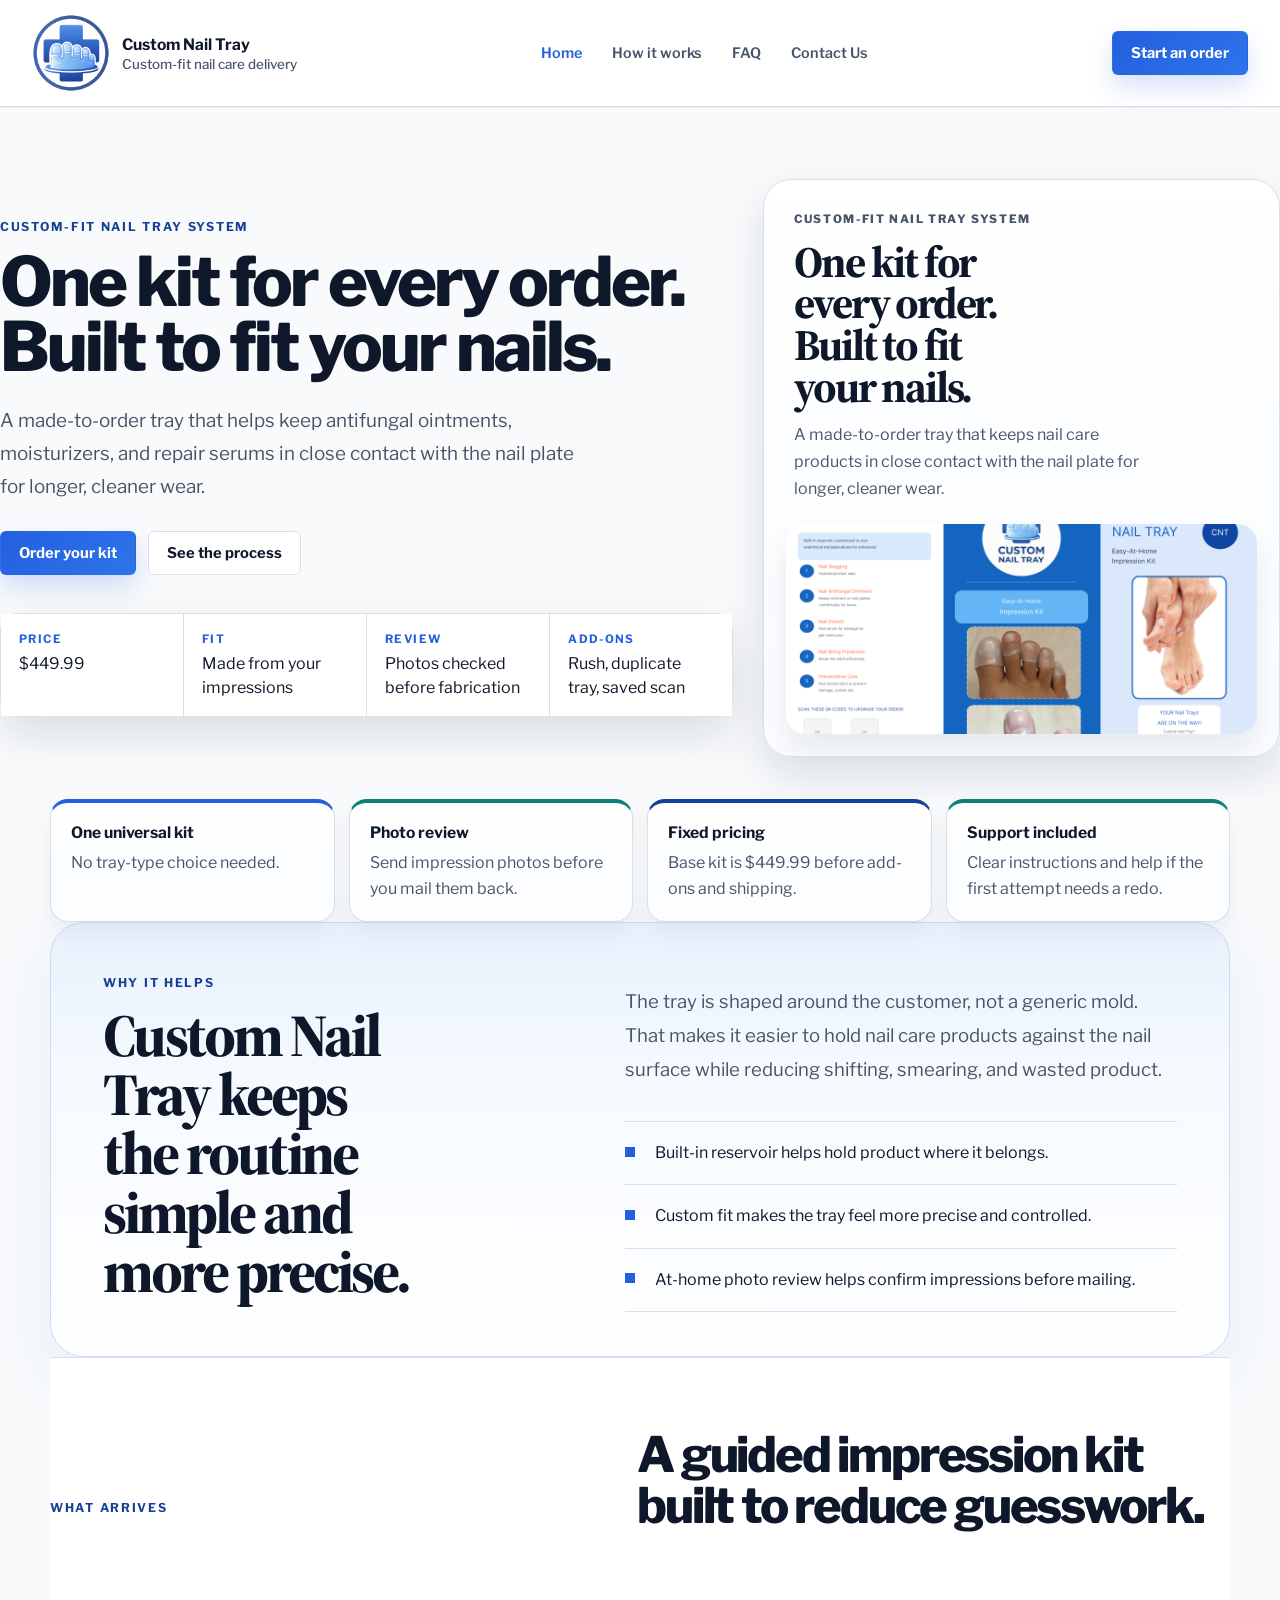
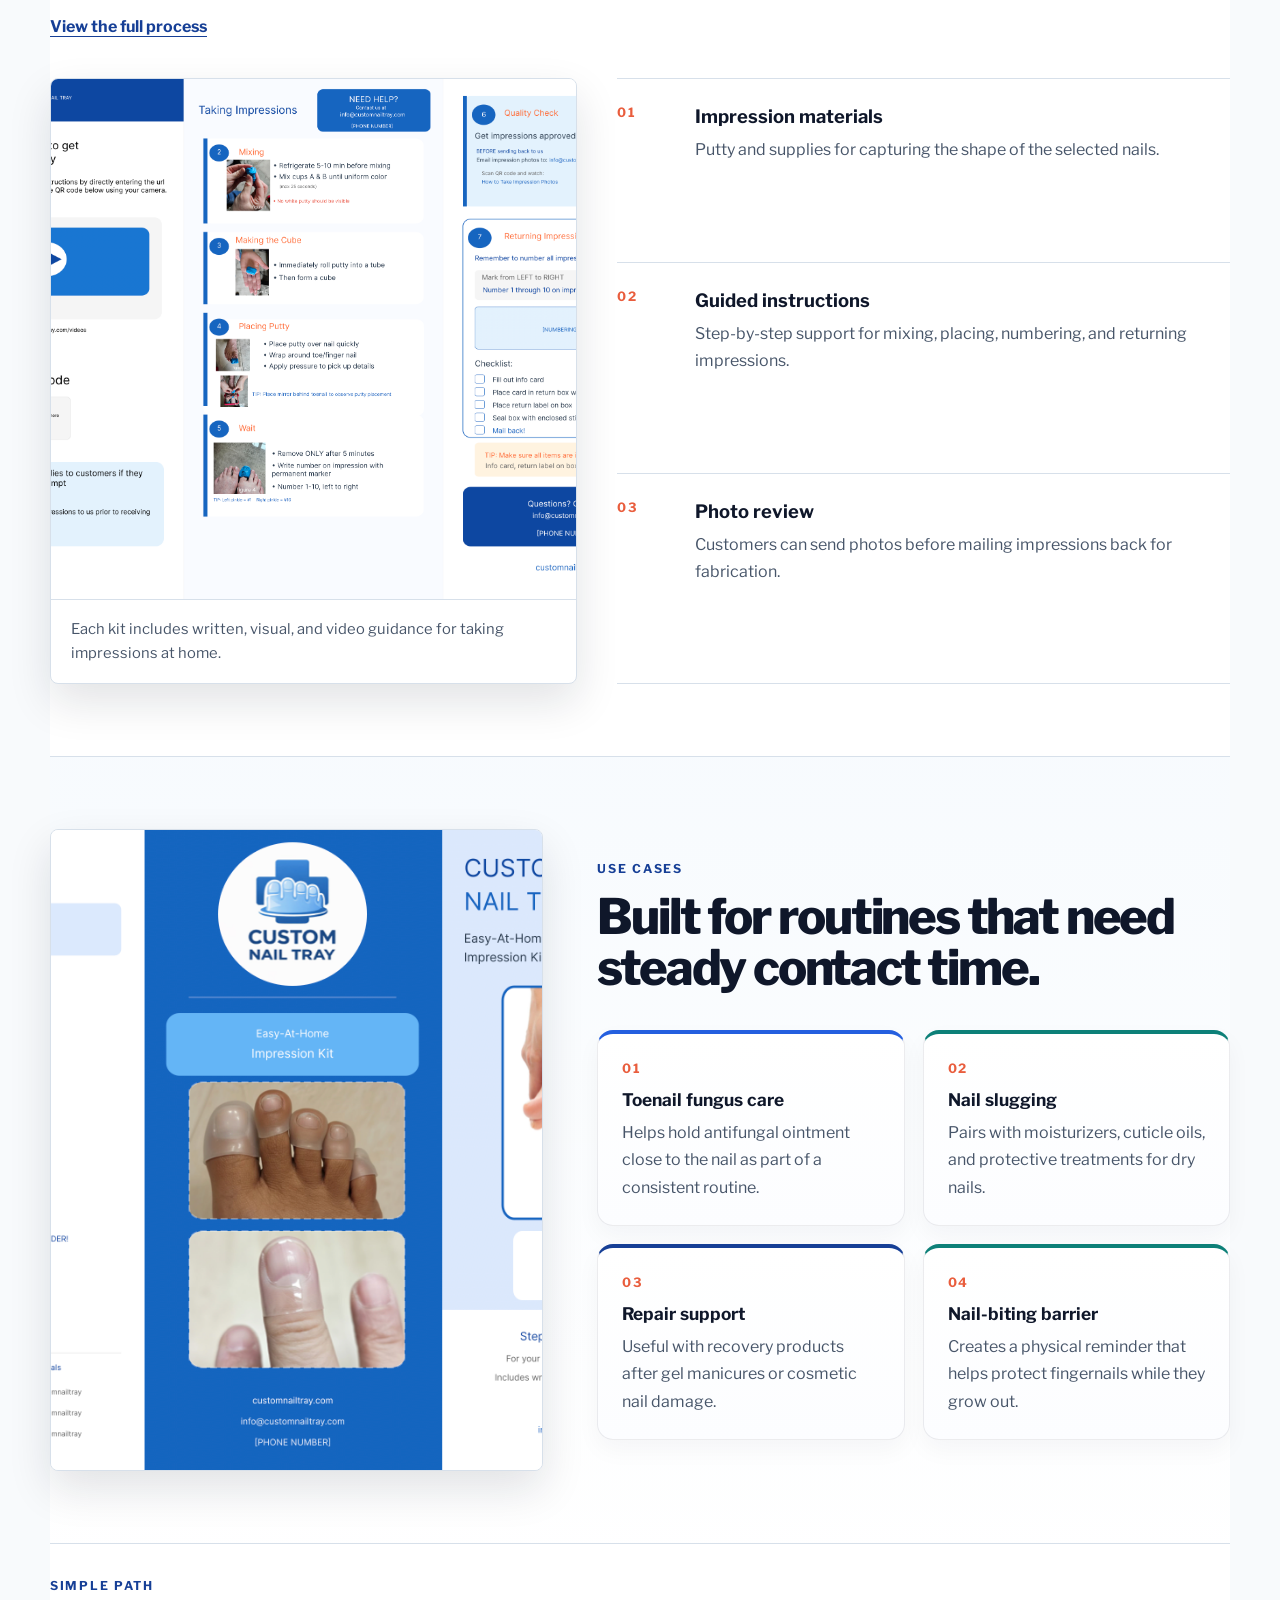
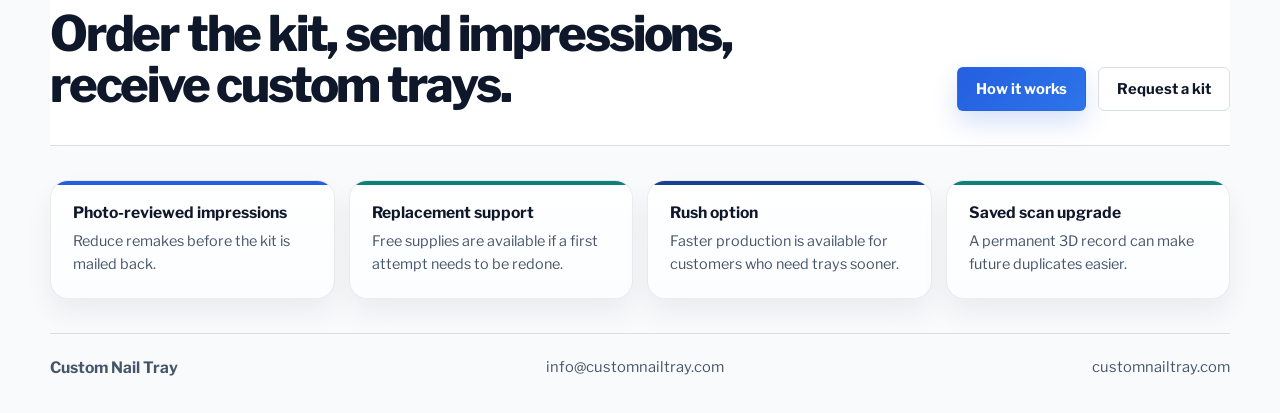
==== commit ec6018d2: "Swap hero card to screenshot-style preview" ====
--- a/index.html
+++ b/index.html
@@ -77,28 +77,22 @@
           </dl>
         </div>
 
-        <aside class="hero-card" aria-label="Pricing overview">
-          <figure class="hero-card-media">
+        <aside class="hero-card hero-card-preview" aria-label="Homepage preview">
+          <div class="hero-card-body">
+            <p class="panel-label">Custom-fit nail tray system</p>
+            <h2>One kit for every order. Built to fit your nails.</h2>
+            <p>
+              A made-to-order tray that keeps nail care products in close
+              contact with the nail plate for longer, cleaner wear.
+            </p>
+          </div>
+          <figure class="hero-card-media hero-card-media-preview">
             <img
               src="assets/impressions.png"
               alt="Custom Nail Tray order materials with toe and fingernail tray examples"
               decoding="async"
             />
           </figure>
-          <div class="hero-card-body">
-            <p class="panel-label">Price</p>
-            <h2>$449.99</h2>
-            <p>
-              One universal kit, fixed shipping, and optional add-ons at
-              checkout.
-            </p>
-            <ul class="hero-card-list" aria-label="Hero card details">
-              <li>One kit for all purposes</li>
-              <li>Photo review before return shipping</li>
-              <li>Friendly support if you need help</li>
-            </ul>
-            <a class="button button-primary" href="order.html">Start your order</a>
-          </div>
         </aside>
       </section>
 
--- a/styles.css
+++ b/styles.css
@@ -496,8 +496,21 @@
   box-shadow: var(--shadow);
 }
 
+body.page-home .hero-card-preview {
+  gap: 0;
+  padding: 0;
+  background:
+    linear-gradient(180deg, rgba(255, 255, 255, 0.99) 0%, rgba(250, 252, 255, 0.98) 100%);
+}
+
 body.page-home .hero-card-media {
   margin: 0;
+}
+
+body.page-home .hero-card-preview .hero-card-body {
+  display: grid;
+  gap: 12px;
+  padding: 30px 30px 22px;
 }
 
 body.page-home .hero-card-media img {
@@ -506,23 +519,34 @@
   object-position: 50% 35%;
 }
 
-body.page-home .hero-card-body {
-  display: grid;
-  gap: 14px;
-  padding: 24px;
+body.page-home .hero-card-media-preview {
+  padding: 0 22px 22px;
+}
+
+body.page-home .hero-card-media-preview img {
+  height: 210px;
+  object-position: 50% 24%;
+  border-radius: 20px;
+  box-shadow: 0 16px 28px rgba(15, 23, 42, 0.08);
 }
 
 body.page-home .hero-card h2 {
   margin: 0;
-  font-family: "Libre Franklin", sans-serif;
-  font-size: 3rem;
-  line-height: 0.95;
+  max-width: 9ch;
+  font-family: "Source Serif 4", serif;
+  font-size: clamp(2.5rem, 3.4vw, 3.75rem);
+  line-height: 0.96;
+  letter-spacing: -0.05em;
 }
 
 body.page-home .hero-card p {
   margin: 0;
   color: var(--muted);
-  line-height: 1.65;
+  line-height: 1.7;
+}
+
+body.page-home .hero-card-preview p {
+  max-width: 34ch;
 }
 
 body.page-home .hero-card-list {
@@ -623,7 +647,13 @@
 }
 
 body.page-home .statement {
-  background: linear-gradient(180deg, rgba(255, 255, 255, 0.94) 0%, rgba(248, 251, 255, 0.98) 100%);
+  gap: 48px;
+  padding: 52px 52px 44px;
+  border: 1px solid #cdddf3;
+  border-radius: 34px;
+  background:
+    linear-gradient(180deg, rgba(231, 240, 252, 0.95) 0%, rgba(246, 250, 255, 0.98) 36%, rgba(255, 255, 255, 0.98) 100%);
+  box-shadow: 0 24px 60px rgba(36, 95, 223, 0.08);
 }
 
 body.page-home .kit-section {
@@ -644,6 +674,24 @@
 body.page-home .process-preview h2 {
   font-size: 3.05rem;
   line-height: 1.04;
+}
+
+body.page-home .statement .section-copy h2 {
+  max-width: 10ch;
+  font-family: "Source Serif 4", serif;
+  font-size: clamp(3rem, 4.7vw, 4.45rem);
+  line-height: 0.98;
+  letter-spacing: -0.05em;
+}
+
+body.page-home .statement-body {
+  max-width: 620px;
+  padding-top: 10px;
+}
+
+body.page-home .statement-body p {
+  font-size: 1.16rem;
+  line-height: 1.82;
 }
 
 .statement,
@@ -671,8 +719,8 @@
 }
 
 body.page-home .statement {
-  padding-left: 0;
-  padding-right: 0;
+  padding-left: 52px;
+  padding-right: 52px;
 }
 
 .section-copy h2,
@@ -2383,16 +2431,25 @@
     max-width: 100%;
   }
 
+  body.page-home .hero-card-preview .hero-card-body {
+    padding: 24px 24px 18px;
+  }
+
+  body.page-home .hero-card h2 {
+    max-width: 10ch;
+    font-size: clamp(2rem, 5.8vw, 3rem);
+  }
+
   body.page-home .hero-card-media img {
     height: 240px;
   }
 
-  body.page-home .hero-card-body {
-    padding: 22px;
-  }
-
-  body.page-home .hero-card h2 {
-    font-size: 2.3rem;
+  body.page-home .hero-card-media-preview {
+    padding: 0 18px 18px;
+  }
+
+  body.page-home .hero-card-media-preview img {
+    height: 180px;
   }
 
   body.page-home .hero-specs {
@@ -2402,6 +2459,21 @@
 
   body.page-home .spotlight-band {
     grid-template-columns: repeat(2, minmax(0, 1fr));
+  }
+
+  body.page-home .statement {
+    gap: 32px;
+    padding: 38px 32px 30px;
+    border-radius: 28px;
+  }
+
+  body.page-home .statement .section-copy h2 {
+    max-width: 12ch;
+    font-size: clamp(2.55rem, 7vw, 3.25rem);
+  }
+
+  body.page-home .statement-body {
+    padding-top: 4px;
   }
 
   .statement,
@@ -2631,18 +2703,13 @@
     border-radius: 22px;
   }
 
-  body.page-home .hero-card-media img {
-    height: 170px;
-    object-position: 50% 32%;
-  }
-
-  body.page-home .hero-card-body {
+  body.page-home .hero-card-preview .hero-card-body {
     gap: 10px;
-    padding: 16px;
+    padding: 18px 18px 14px;
   }
 
   body.page-home .hero-card h2 {
-    font-size: 1.85rem;
+    font-size: 2rem;
     line-height: 1;
   }
 
@@ -2651,6 +2718,14 @@
     line-height: 1.55;
   }
 
+  body.page-home .hero-card-media-preview {
+    padding: 0 14px 14px;
+  }
+
+  body.page-home .hero-card-media-preview img {
+    height: 160px;
+  }
+
   body.page-home .hero-card-list {
     display: none;
   }
@@ -2658,6 +2733,27 @@
   body.page-home .spotlight-band {
     grid-template-columns: 1fr;
     gap: 12px;
+  }
+
+  body.page-home .statement {
+    gap: 22px;
+    padding: 28px 18px 22px;
+    border-radius: 24px;
+  }
+
+  body.page-home .statement .section-copy h2 {
+    max-width: none;
+    font-size: clamp(2.2rem, 10vw, 2.95rem);
+    line-height: 1.02;
+  }
+
+  body.page-home .statement-body {
+    padding-top: 0;
+  }
+
+  body.page-home .statement-body p {
+    font-size: 1rem;
+    line-height: 1.72;
   }
 
   .hero-lead {
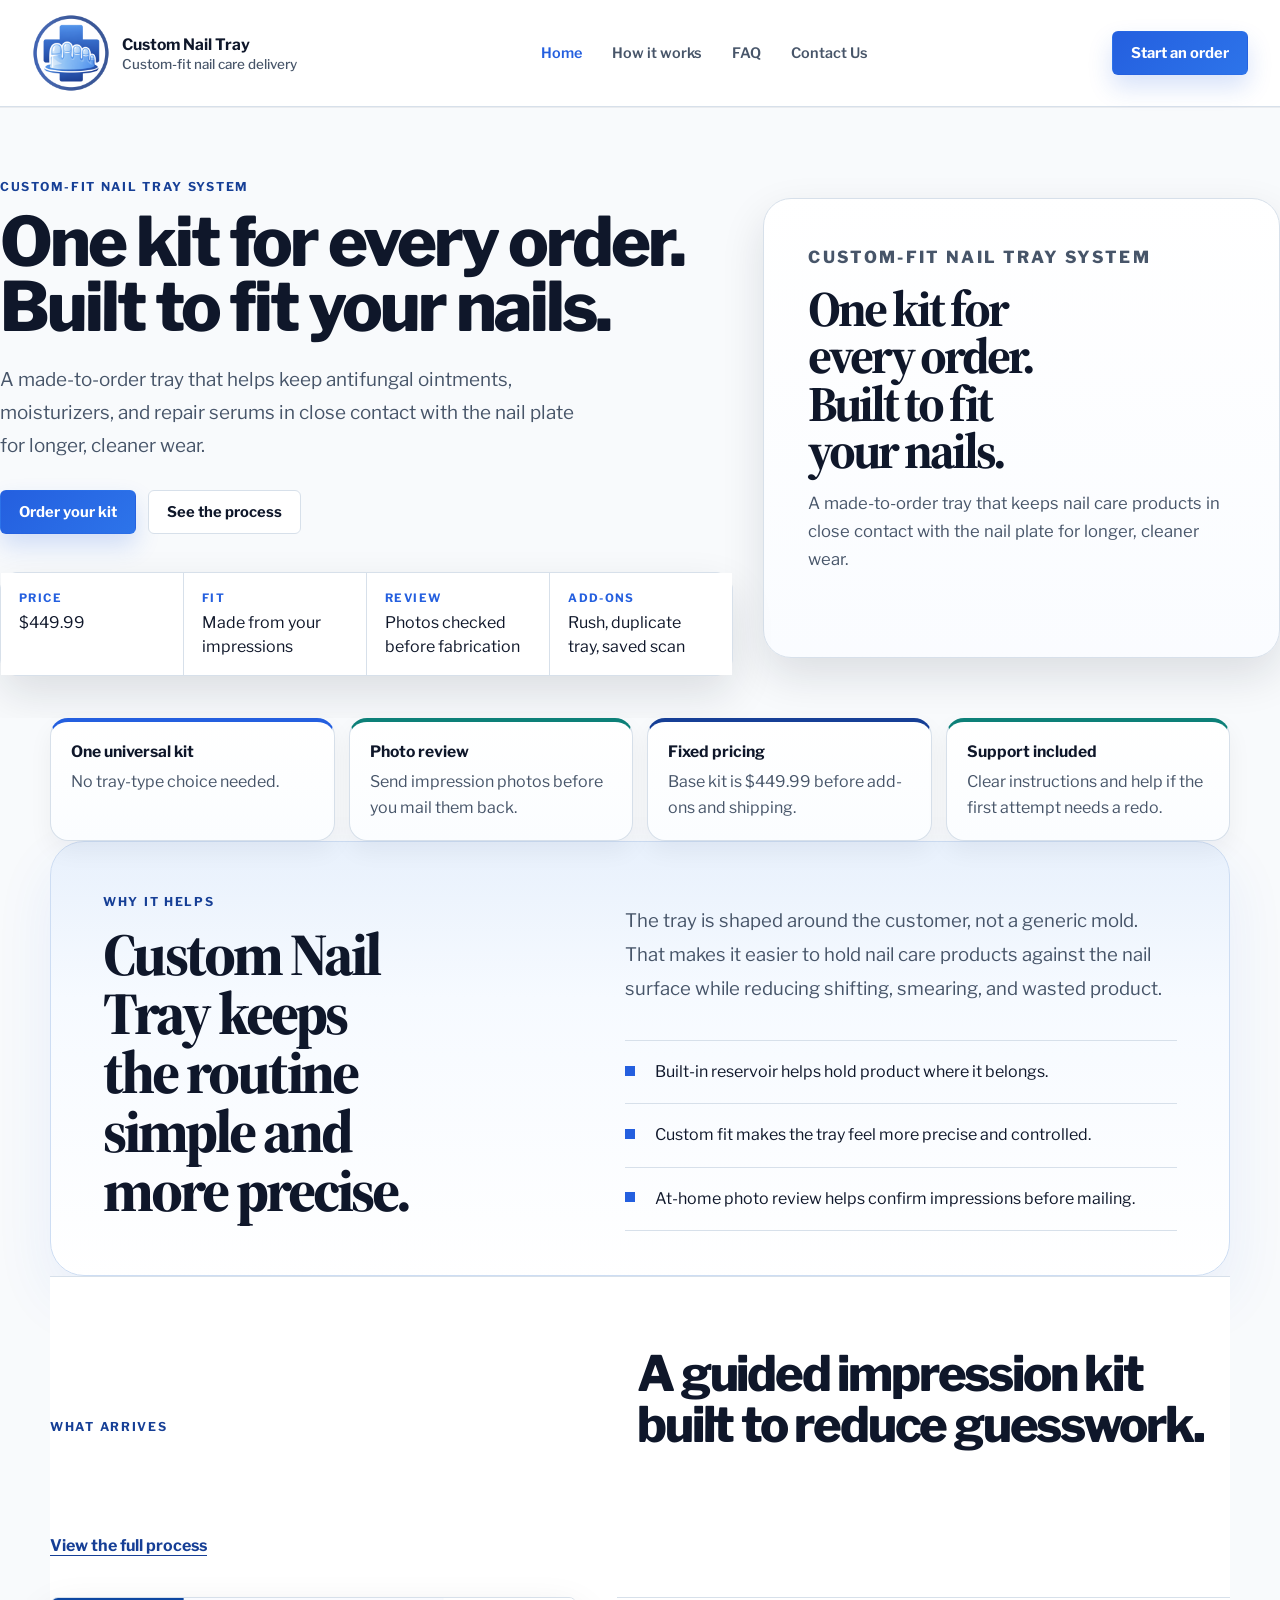
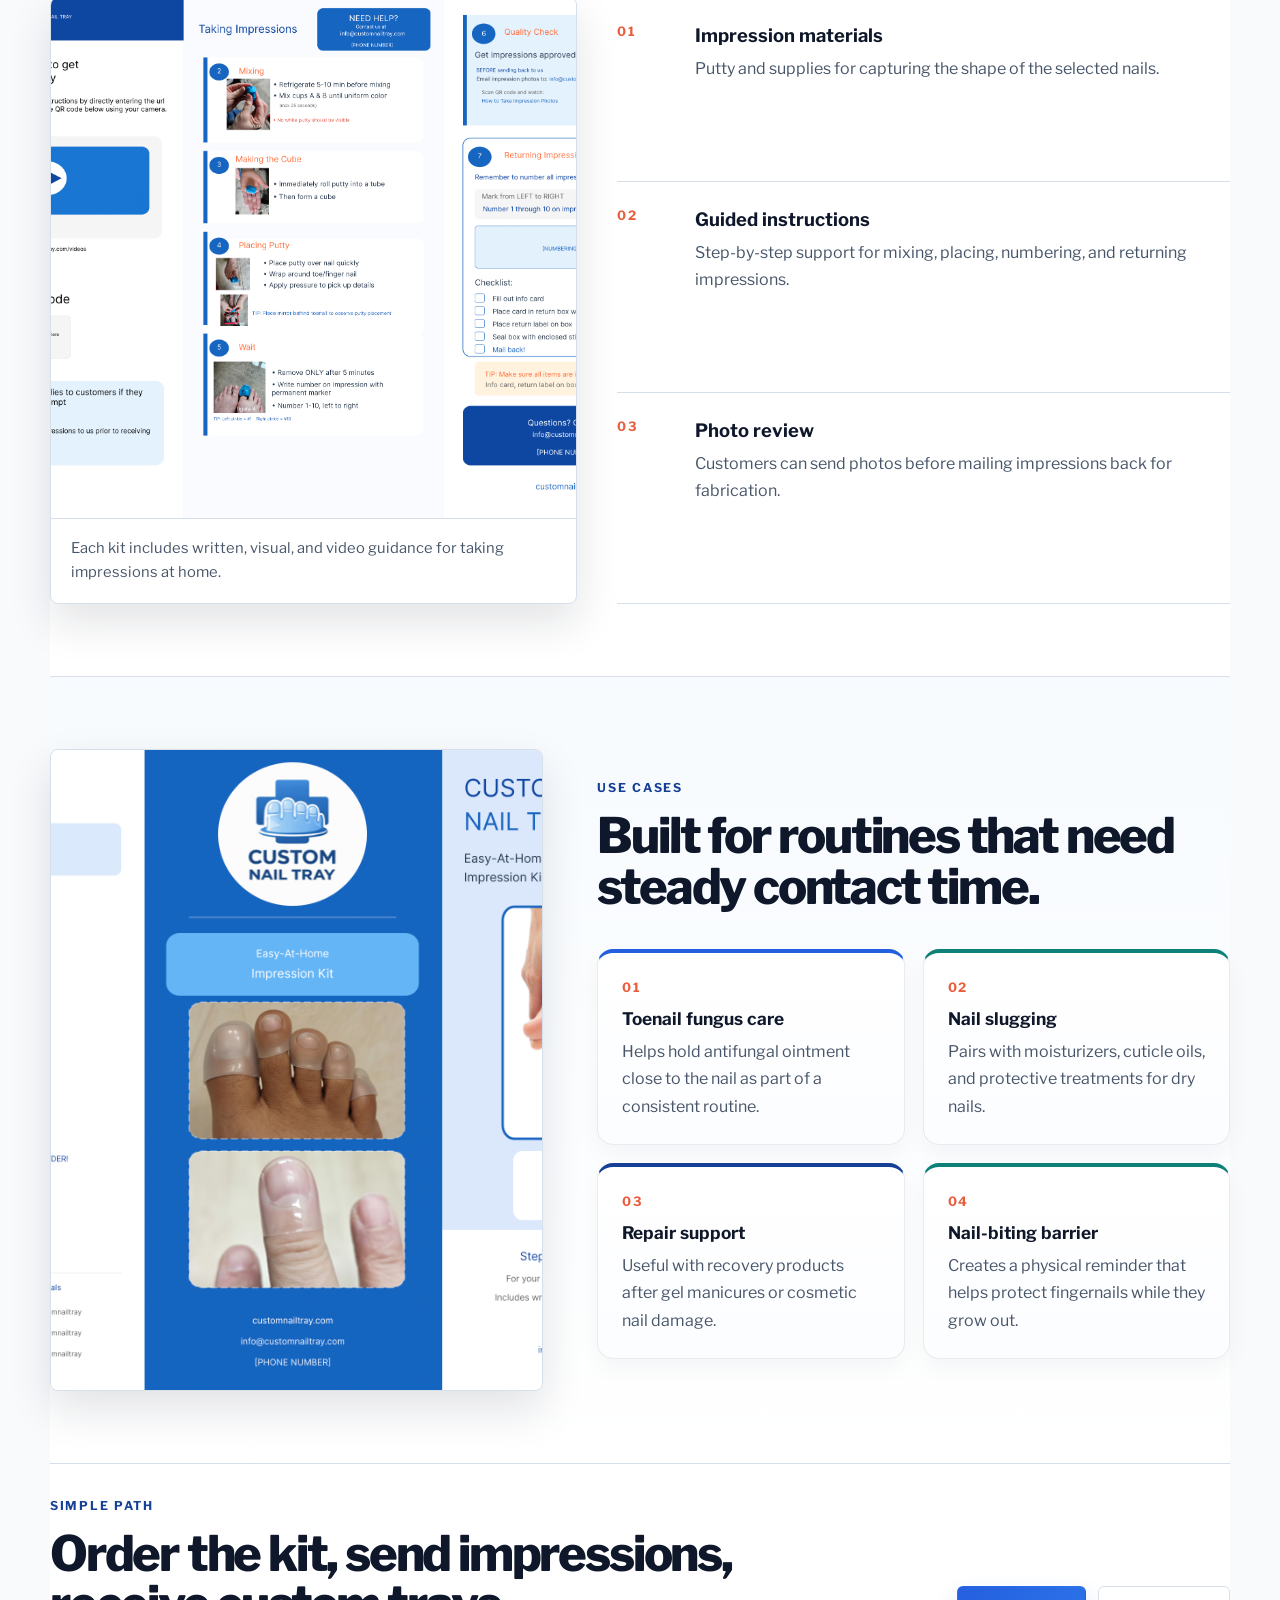
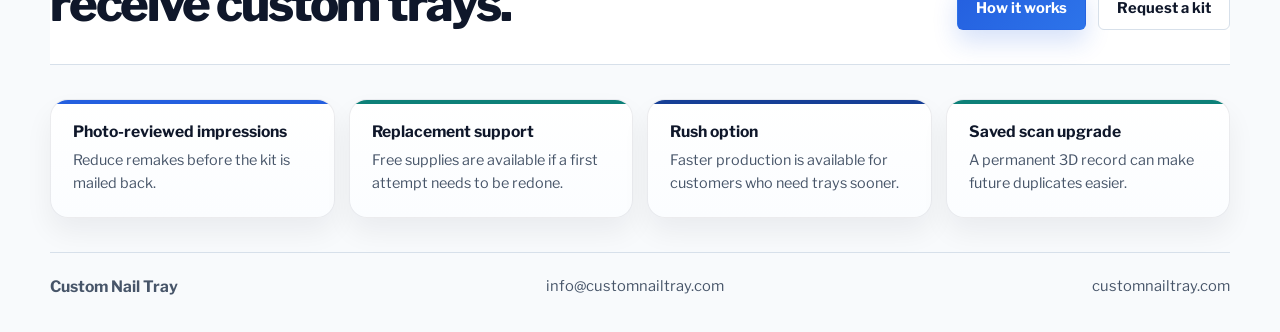
==== commit ada5c7d9: "Refine homepage screenshot preview" ====
--- a/index.html
+++ b/index.html
@@ -86,13 +86,6 @@
               contact with the nail plate for longer, cleaner wear.
             </p>
           </div>
-          <figure class="hero-card-media hero-card-media-preview">
-            <img
-              src="assets/impressions.png"
-              alt="Custom Nail Tray order materials with toe and fingernail tray examples"
-              decoding="async"
-            />
-          </figure>
         </aside>
       </section>
 
--- a/styles.css
+++ b/styles.css
@@ -498,6 +498,7 @@
 
 body.page-home .hero-card-preview {
   gap: 0;
+  min-height: 460px;
   padding: 0;
   background:
     linear-gradient(180deg, rgba(255, 255, 255, 0.99) 0%, rgba(250, 252, 255, 0.98) 100%);
@@ -509,8 +510,9 @@
 
 body.page-home .hero-card-preview .hero-card-body {
   display: grid;
-  gap: 12px;
-  padding: 30px 30px 22px;
+  align-content: start;
+  gap: 14px;
+  padding: 44px 44px 40px;
 }
 
 body.page-home .hero-card-media img {
@@ -519,24 +521,13 @@
   object-position: 50% 35%;
 }
 
-body.page-home .hero-card-media-preview {
-  padding: 0 22px 22px;
-}
-
-body.page-home .hero-card-media-preview img {
-  height: 210px;
-  object-position: 50% 24%;
-  border-radius: 20px;
-  box-shadow: 0 16px 28px rgba(15, 23, 42, 0.08);
-}
-
 body.page-home .hero-card h2 {
   margin: 0;
   max-width: 9ch;
   font-family: "Source Serif 4", serif;
-  font-size: clamp(2.5rem, 3.4vw, 3.75rem);
-  line-height: 0.96;
-  letter-spacing: -0.05em;
+  font-size: clamp(2.85rem, 3.9vw, 4.35rem);
+  line-height: 0.95;
+  letter-spacing: -0.06em;
 }
 
 body.page-home .hero-card p {
@@ -546,7 +537,8 @@
 }
 
 body.page-home .hero-card-preview p {
-  max-width: 34ch;
+  max-width: 38ch;
+  font-size: 1.04rem;
 }
 
 body.page-home .hero-card-list {
@@ -2432,24 +2424,12 @@
   }
 
   body.page-home .hero-card-preview .hero-card-body {
-    padding: 24px 24px 18px;
+    padding: 28px 28px 24px;
   }
 
   body.page-home .hero-card h2 {
     max-width: 10ch;
-    font-size: clamp(2rem, 5.8vw, 3rem);
-  }
-
-  body.page-home .hero-card-media img {
-    height: 240px;
-  }
-
-  body.page-home .hero-card-media-preview {
-    padding: 0 18px 18px;
-  }
-
-  body.page-home .hero-card-media-preview img {
-    height: 180px;
+    font-size: clamp(2.35rem, 6vw, 3.25rem);
   }
 
   body.page-home .hero-specs {
@@ -2705,25 +2685,17 @@
 
   body.page-home .hero-card-preview .hero-card-body {
     gap: 10px;
-    padding: 18px 18px 14px;
+    padding: 18px 18px 16px;
   }
 
   body.page-home .hero-card h2 {
-    font-size: 2rem;
+    font-size: 2.2rem;
     line-height: 1;
   }
 
   body.page-home .hero-card p {
     font-size: 0.92rem;
     line-height: 1.55;
-  }
-
-  body.page-home .hero-card-media-preview {
-    padding: 0 14px 14px;
-  }
-
-  body.page-home .hero-card-media-preview img {
-    height: 160px;
   }
 
   body.page-home .hero-card-list {
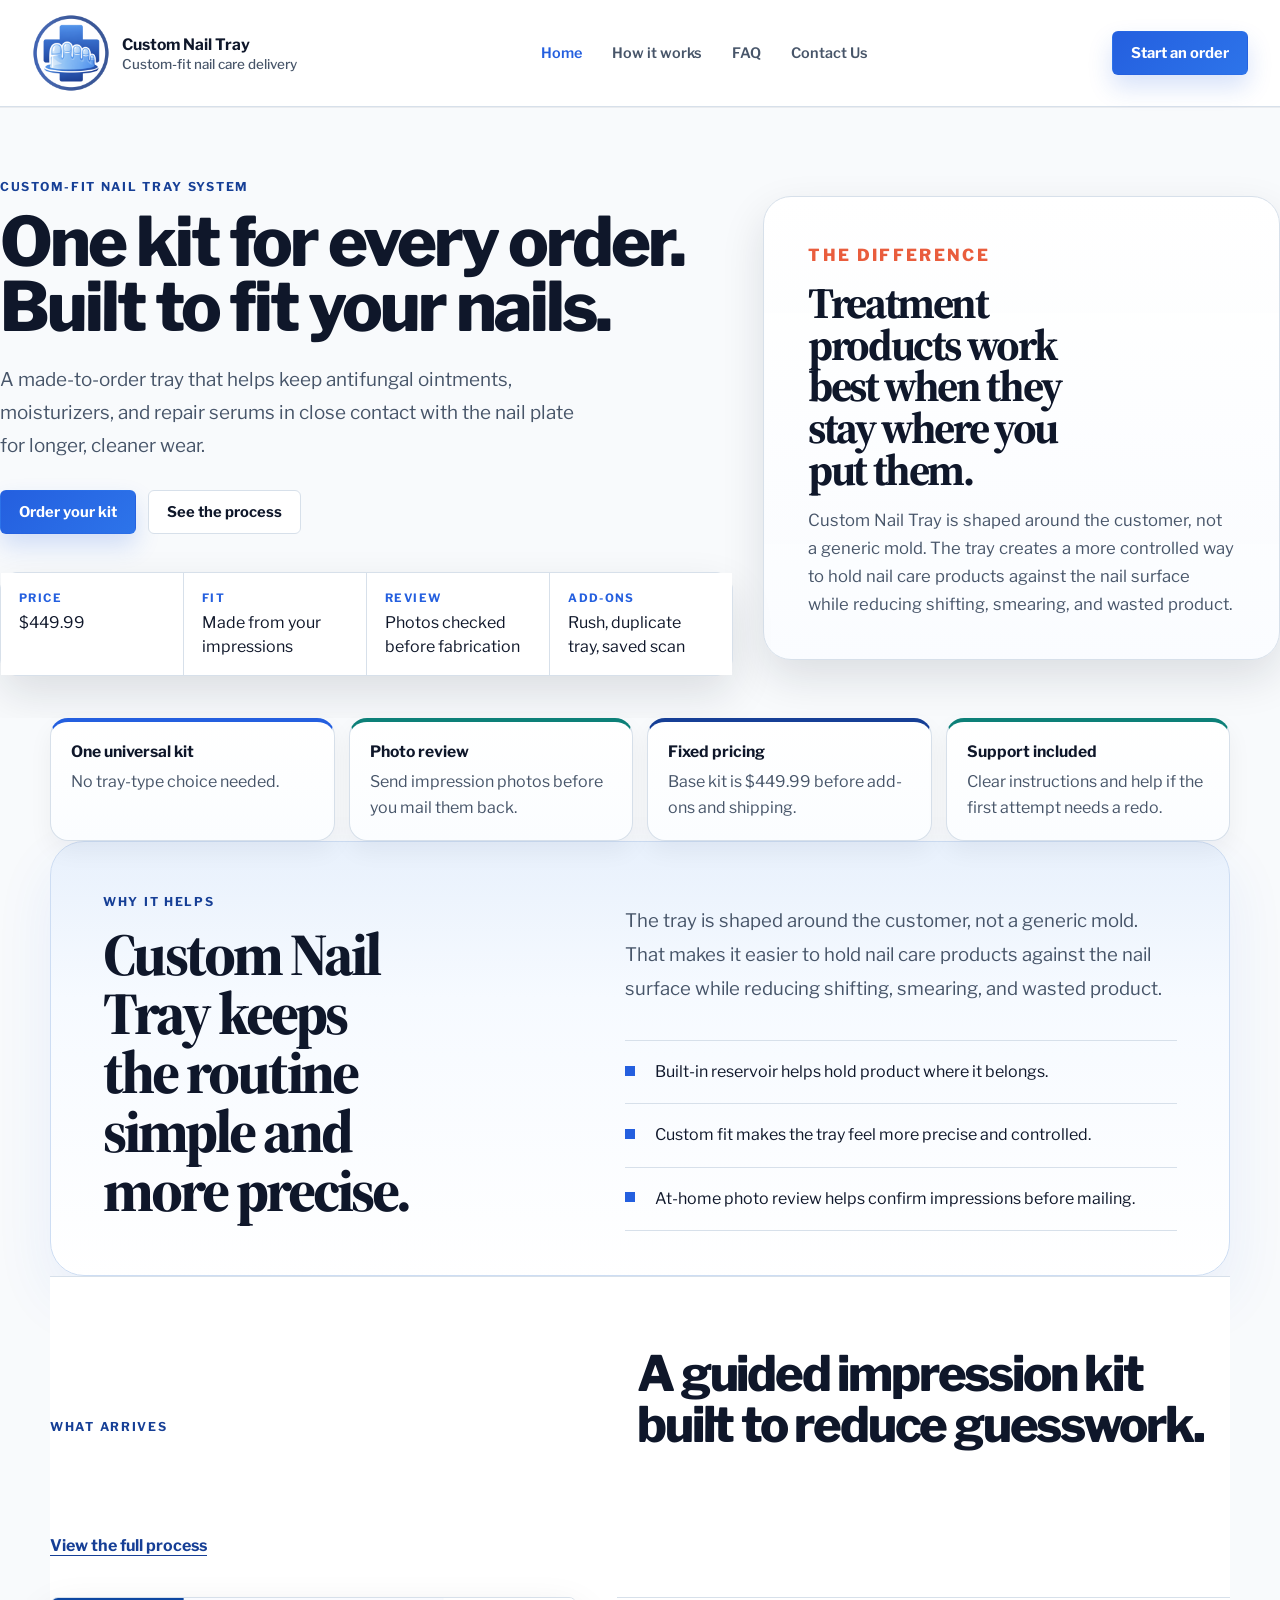
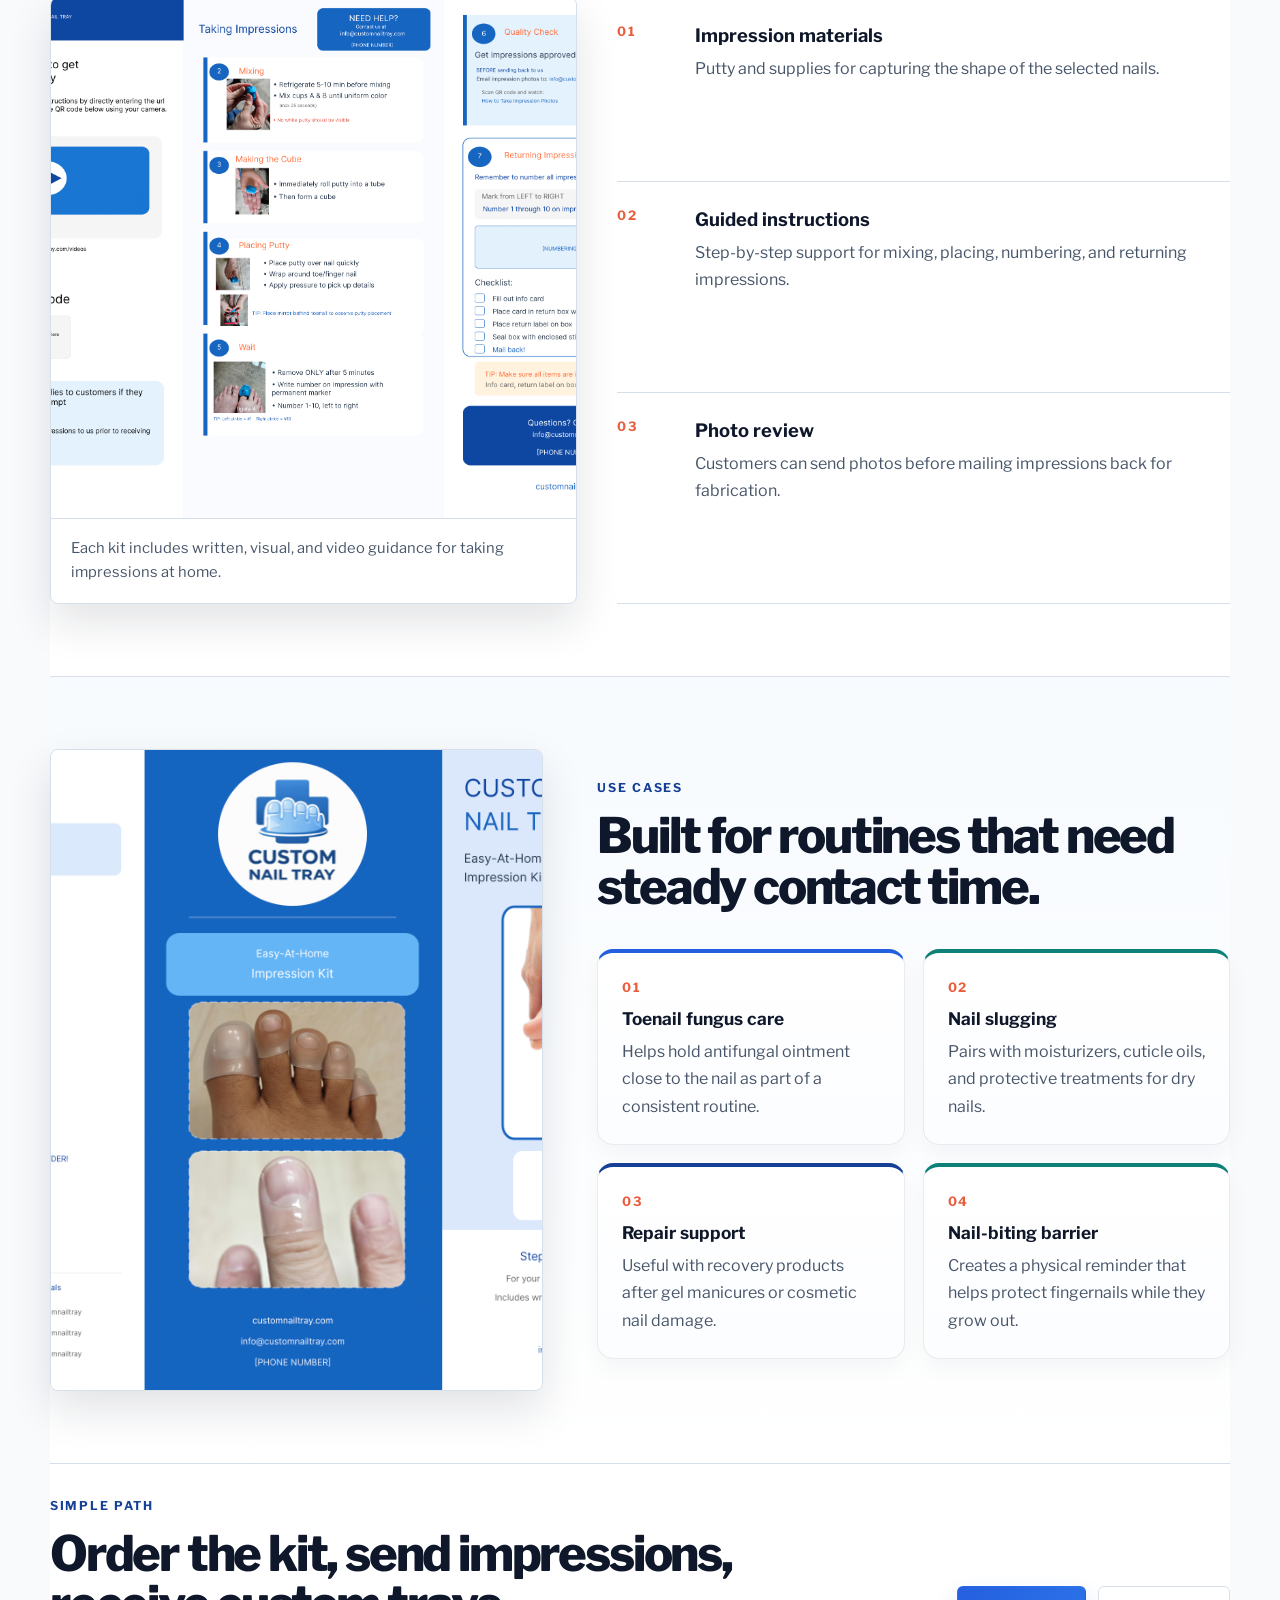
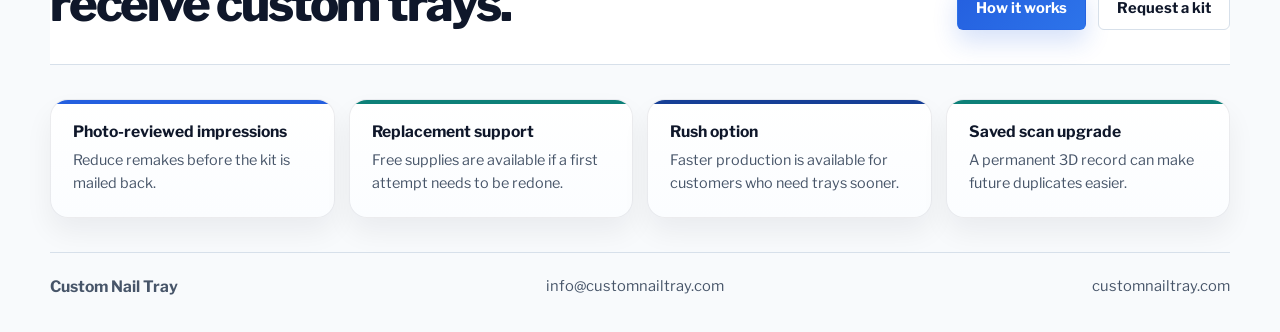
==== commit a316c861: "Update homepage preview copy" ====
--- a/index.html
+++ b/index.html
@@ -79,11 +79,13 @@
 
         <aside class="hero-card hero-card-preview" aria-label="Homepage preview">
           <div class="hero-card-body">
-            <p class="panel-label">Custom-fit nail tray system</p>
-            <h2>One kit for every order. Built to fit your nails.</h2>
+            <p class="panel-label">The difference</p>
+            <h2>Treatment products work best when they stay where you put them.</h2>
             <p>
-              A made-to-order tray that keeps nail care products in close
-              contact with the nail plate for longer, cleaner wear.
+              Custom Nail Tray is shaped around the customer, not a generic
+              mold. The tray creates a more controlled way to hold nail care
+              products against the nail surface while reducing shifting,
+              smearing, and wasted product.
             </p>
           </div>
         </aside>
--- a/styles.css
+++ b/styles.css
@@ -515,6 +515,10 @@
   padding: 44px 44px 40px;
 }
 
+body.page-home .hero-card-preview .panel-label {
+  color: var(--coral);
+}
+
 body.page-home .hero-card-media img {
   height: 280px;
   object-fit: cover;
@@ -523,11 +527,11 @@
 
 body.page-home .hero-card h2 {
   margin: 0;
-  max-width: 9ch;
+  max-width: 13ch;
   font-family: "Source Serif 4", serif;
-  font-size: clamp(2.85rem, 3.9vw, 4.35rem);
-  line-height: 0.95;
-  letter-spacing: -0.06em;
+  font-size: clamp(2.55rem, 3.4vw, 3.9rem);
+  line-height: 0.96;
+  letter-spacing: -0.055em;
 }
 
 body.page-home .hero-card p {
@@ -537,7 +541,7 @@
 }
 
 body.page-home .hero-card-preview p {
-  max-width: 38ch;
+  max-width: 39ch;
   font-size: 1.04rem;
 }
 
@@ -2428,8 +2432,8 @@
   }
 
   body.page-home .hero-card h2 {
-    max-width: 10ch;
-    font-size: clamp(2.35rem, 6vw, 3.25rem);
+    max-width: 13ch;
+    font-size: clamp(2.15rem, 5.6vw, 3.05rem);
   }
 
   body.page-home .hero-specs {
@@ -2689,7 +2693,7 @@
   }
 
   body.page-home .hero-card h2 {
-    font-size: 2.2rem;
+    font-size: 2.1rem;
     line-height: 1;
   }
 
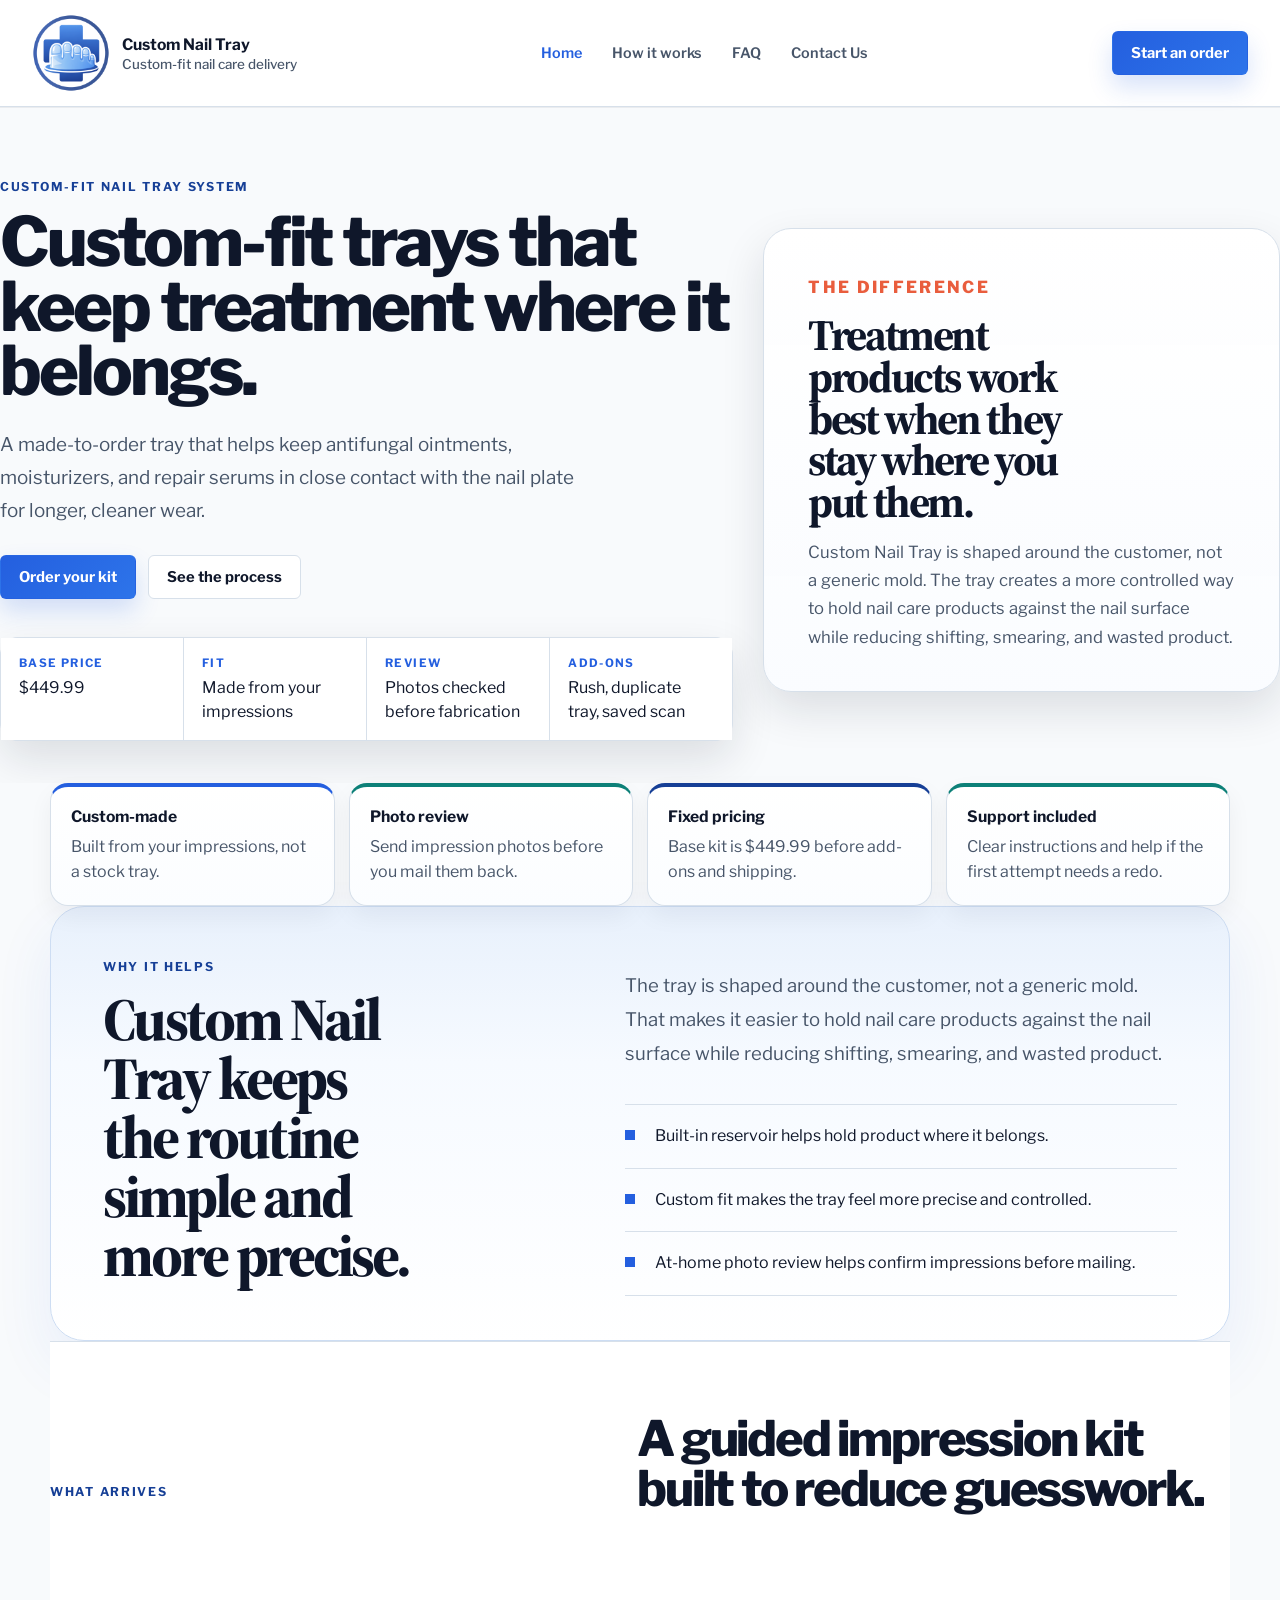
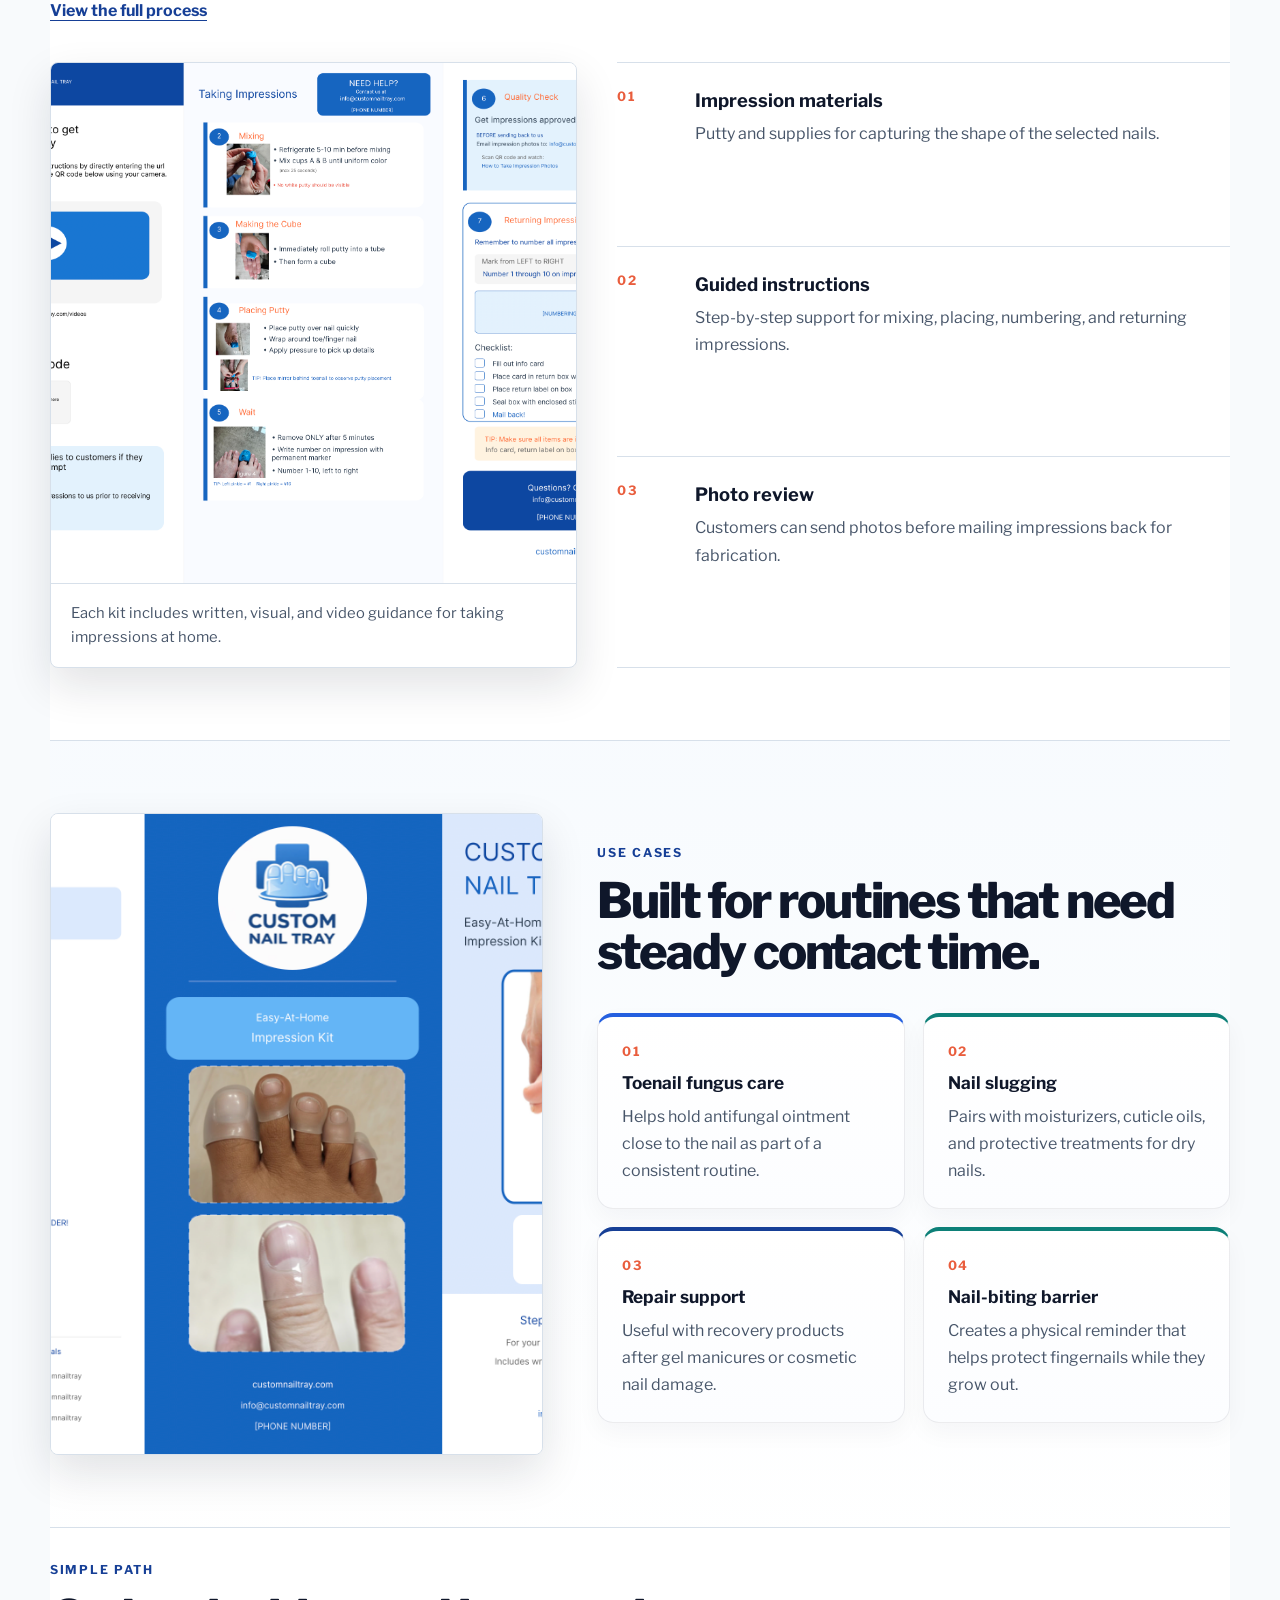
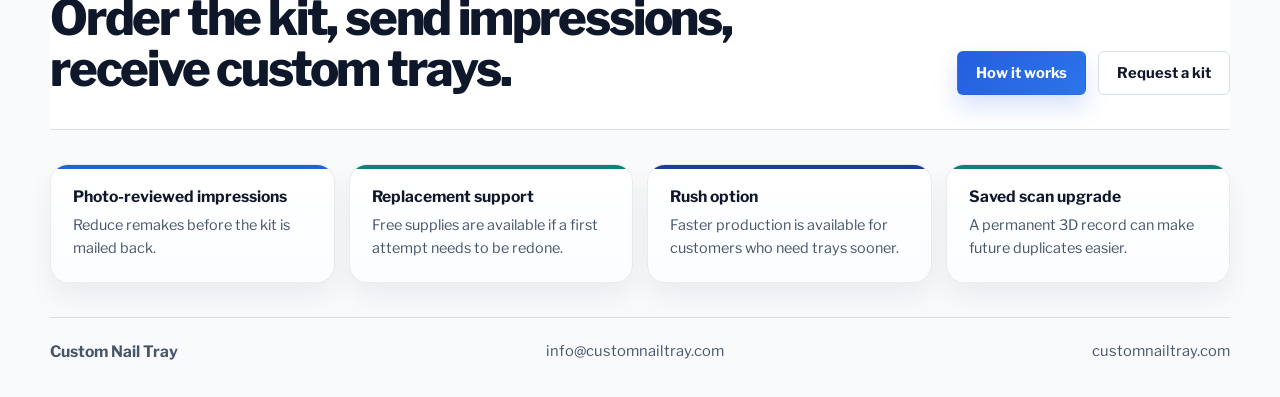
==== commit de8a61e5: "Refine premium homepage messaging" ====
--- a/index.html
+++ b/index.html
@@ -45,11 +45,11 @@
       <section class="hero hero-market" aria-labelledby="hero-title">
         <div class="hero-content">
           <p class="kicker">Custom-fit nail tray system</p>
-          <h1 id="hero-title">One kit for every order. Built to fit your nails.</h1>
+          <h1 id="hero-title">Custom-fit trays that keep treatment where it belongs.</h1>
           <p class="hero-lead">
             A made-to-order tray that helps keep antifungal ointments,
-            moisturizers, and repair serums in close contact with the nail plate
-            for longer, cleaner wear.
+            moisturizers, and repair serums in close contact with the nail
+            plate for longer, cleaner wear.
           </p>
 
           <div class="hero-actions">
@@ -59,7 +59,7 @@
 
           <dl class="hero-specs" aria-label="Product highlights">
             <div>
-              <dt>Price</dt>
+              <dt>Base price</dt>
               <dd>$449.99</dd>
             </div>
             <div>
@@ -93,8 +93,8 @@
 
       <section class="spotlight-band" aria-label="Quick facts">
         <article>
-          <strong>One universal kit</strong>
-          <span>No tray-type choice needed.</span>
+          <strong>Custom-made</strong>
+          <span>Built from your impressions, not a stock tray.</span>
         </article>
         <article>
           <strong>Photo review</strong>
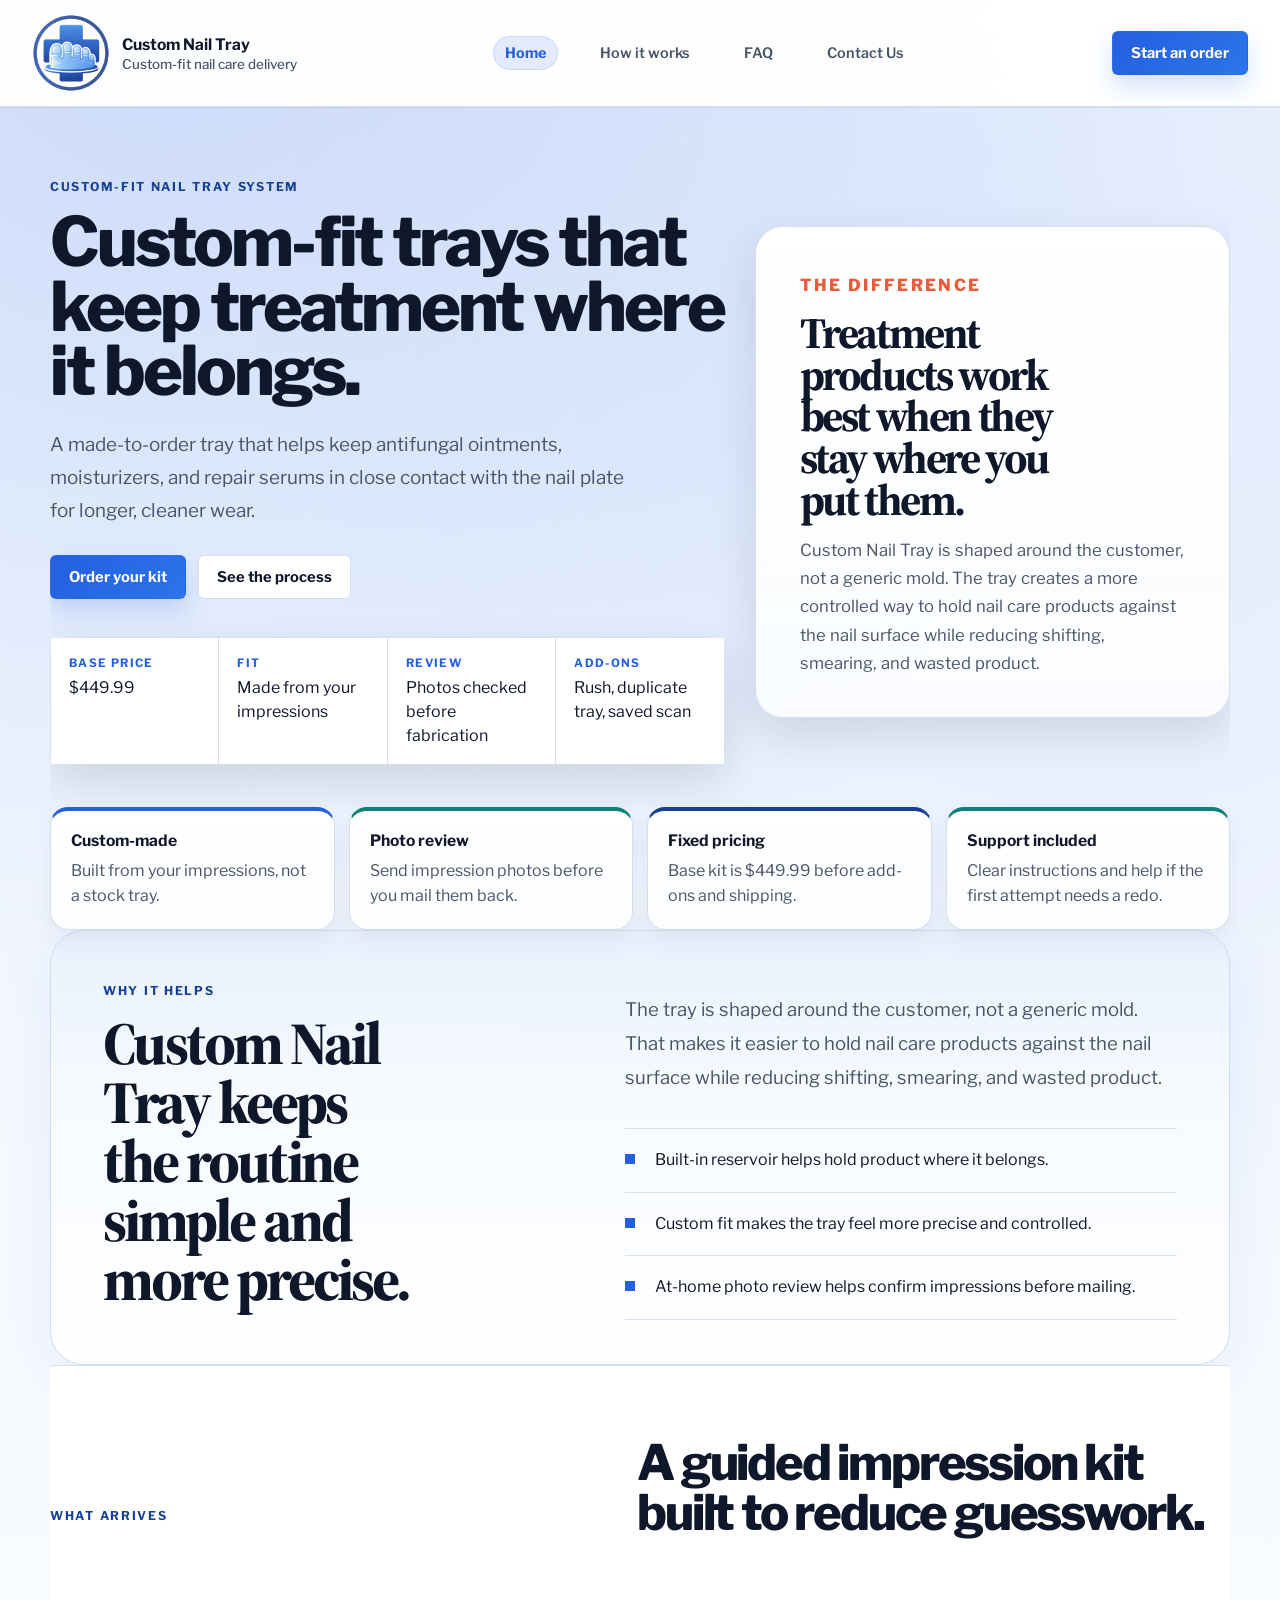
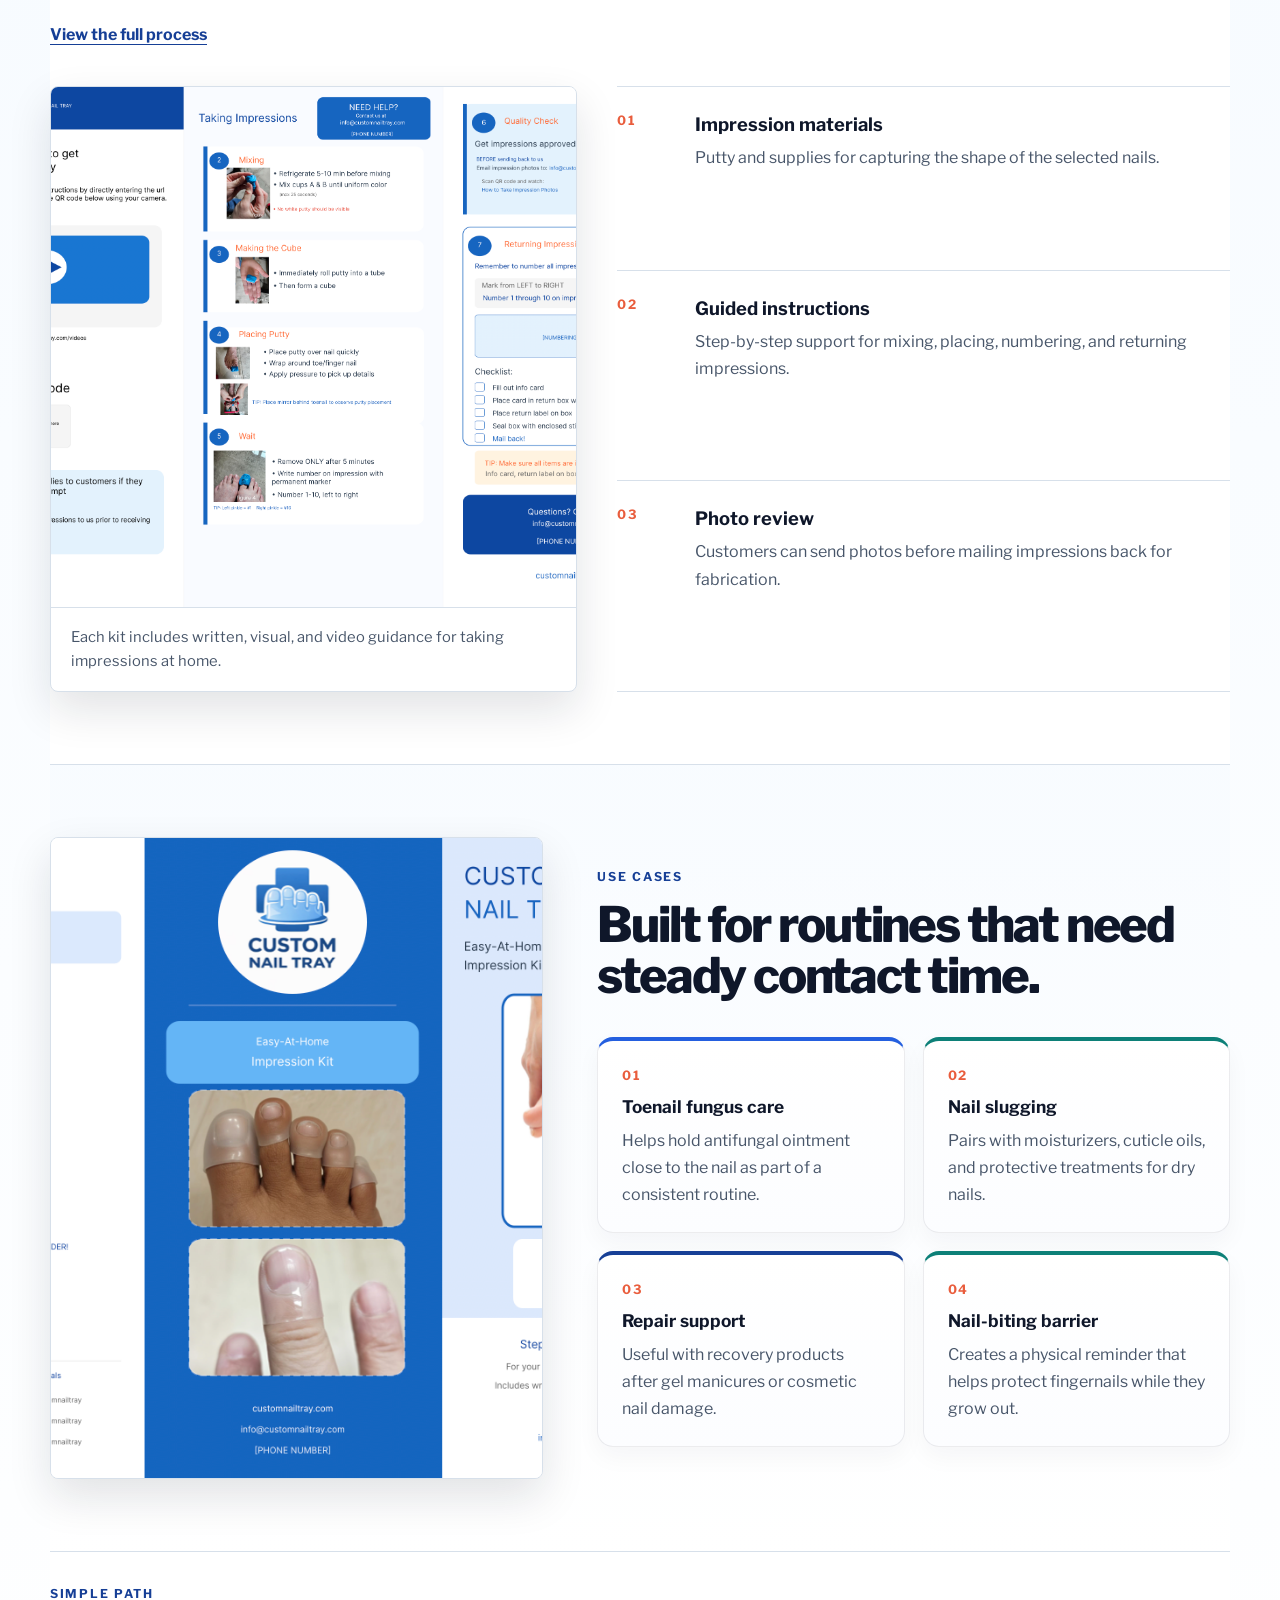
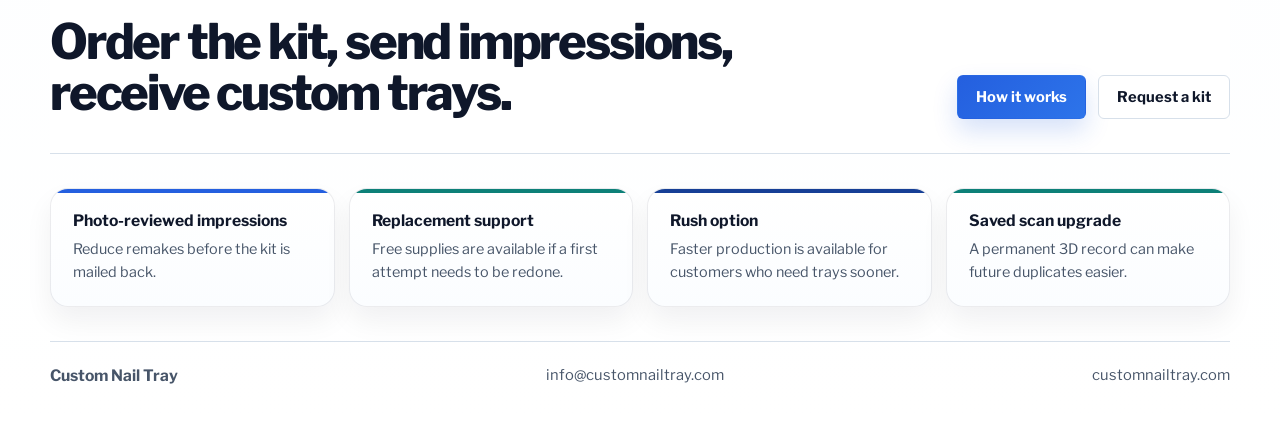
==== commit 97cc1f82: "Refine FAQ palette and header accents" ====
--- a/index.html
+++ b/index.html
@@ -34,7 +34,7 @@
       <nav class="site-nav" aria-label="Primary">
         <a href="index.html" aria-current="page">Home</a>
         <a href="how-it-works.html">How it works</a>
-        <a href="order.html#faq">FAQ</a>
+        <a href="faq.html">FAQ</a>
         <a href="contact.html">Contact Us</a>
       </nav>
 
--- a/styles.css
+++ b/styles.css
@@ -34,16 +34,16 @@
 
 body.page-home {
   background:
-    radial-gradient(circle at 12% 0%, rgba(36, 95, 223, 0.11), transparent 26%),
-    radial-gradient(circle at 88% 12%, rgba(13, 128, 120, 0.08), transparent 24%),
-    linear-gradient(180deg, #f9fbff 0%, #f4f7fb 100%);
+    radial-gradient(circle at 14% 0%, rgba(36, 95, 223, 0.18), transparent 28%),
+    radial-gradient(circle at 86% 12%, rgba(36, 95, 223, 0.07), transparent 26%),
+    linear-gradient(180deg, #eef4ff 0%, #f7fbff 42%, #ffffff 100%);
 }
 
 body.page-how {
   background:
-    linear-gradient(180deg, rgba(13, 128, 120, 0.08) 0%, rgba(13, 128, 120, 0.015) 220px, transparent 220px),
-    radial-gradient(circle at 100% 0%, rgba(36, 95, 223, 0.08), transparent 30%),
-    #f4faf9;
+    radial-gradient(circle at 14% 0%, rgba(13, 128, 120, 0.16), transparent 26%),
+    radial-gradient(circle at 90% 10%, rgba(36, 95, 223, 0.08), transparent 24%),
+    linear-gradient(180deg, #effaf7 0%, #f5fbf9 42%, #fcfefe 100%);
 }
 
 body.page-order {
@@ -53,6 +53,13 @@
     linear-gradient(180deg, #fff7f2 0%, #f3f7ff 38%, #fbfcff 100%);
 }
 
+body.page-faq {
+  background:
+    radial-gradient(circle at 14% 0%, rgba(244, 214, 103, 0.24), transparent 26%),
+    radial-gradient(circle at 92% 10%, rgba(255, 242, 184, 0.46), transparent 28%),
+    linear-gradient(180deg, #fffef3 0%, #fffdfa 42%, #ffffff 100%);
+}
+
 body.page-contact {
   background:
     radial-gradient(circle at 12% 0%, rgba(233, 93, 61, 0.09), transparent 24%),
@@ -97,23 +104,16 @@
   background: rgba(245, 248, 255, 0.94);
 }
 
+body.page-faq .site-header {
+  background: rgba(255, 255, 255, 0.96);
+  box-shadow: 0 1px 0 rgba(17, 24, 39, 0.06);
+}
+
 body.page-contact .site-header {
   background: rgba(255, 255, 255, 0.96);
   box-shadow: 0 1px 0 rgba(17, 24, 39, 0.06);
 }
 
-body.page-how .site-nav a[aria-current="page"] {
-  color: var(--teal);
-}
-
-body.page-order .site-nav a[aria-current="page"] {
-  color: var(--coral);
-}
-
-body.page-contact .site-nav a[aria-current="page"] {
-  color: var(--coral);
-}
-
 body.page-how .button-primary {
   background: linear-gradient(135deg, var(--teal) 0%, #109186 100%);
   box-shadow: 0 12px 24px rgba(13, 128, 120, 0.18);
@@ -130,6 +130,16 @@
 
 body.page-order .button-primary:hover {
   background: linear-gradient(135deg, #d84d2b 0%, #f0613e 100%);
+}
+
+body.page-faq .button-primary {
+  background: linear-gradient(135deg, #e2c44f 0%, #f5e59b 100%);
+  color: var(--ink);
+  box-shadow: 0 12px 24px rgba(201, 148, 41, 0.12);
+}
+
+body.page-faq .button-primary:hover {
+  background: linear-gradient(135deg, #d4b740 0%, #eddc82 100%);
 }
 
 body.page-contact .button-primary {
@@ -215,16 +225,59 @@
 }
 
 .site-nav a {
-  padding: 8px 0;
+  padding: 8px 12px;
+  border-radius: 999px;
+  transition:
+    color 160ms ease,
+    background-color 160ms ease,
+    box-shadow 160ms ease,
+    transform 160ms ease;
+}
+
+.site-nav a[href="index.html"] {
+  --nav-accent: var(--blue);
+  --nav-accent-soft: rgba(36, 95, 223, 0.12);
+}
+
+.site-nav a[href="how-it-works.html"] {
+  --nav-accent: var(--teal);
+  --nav-accent-soft: rgba(13, 128, 120, 0.14);
+}
+
+.site-nav a[href="faq.html"] {
+  --nav-accent: #a47f13;
+  --nav-accent-soft: rgba(245, 229, 170, 0.92);
+}
+
+.site-nav a[href="contact.html"] {
+  --nav-accent: var(--coral);
+  --nav-accent-soft: rgba(233, 93, 61, 0.14);
 }
 
 .site-nav a:hover,
+.site-nav a:focus-visible,
 .site-nav a[aria-current="page"],
 .site-footer a:hover,
 .instruction-panel a:hover,
 .form-note a:hover,
 .text-link:hover {
   color: var(--blue);
+}
+
+.site-nav a:hover,
+.site-nav a:focus-visible,
+.site-nav a[aria-current="page"] {
+  color: var(--nav-accent);
+  background: var(--nav-accent-soft);
+  box-shadow: inset 0 0 0 1px var(--nav-accent-soft);
+}
+
+.site-nav a[aria-current="page"] {
+  font-weight: 700;
+}
+
+body.page-faq .kicker {
+  color: #b48b15;
 }
 
 .button {
@@ -406,7 +459,10 @@
 }
 
 body.page-home {
-  background: #f8fafc;
+  background:
+    radial-gradient(circle at 14% 0%, rgba(36, 95, 223, 0.18), transparent 28%),
+    radial-gradient(circle at 86% 12%, rgba(36, 95, 223, 0.07), transparent 26%),
+    linear-gradient(180deg, #eef4ff 0%, #f7fbff 42%, #ffffff 100%);
 }
 
 body.page-home .site-header {
@@ -425,6 +481,8 @@
   align-items: center;
   min-height: auto;
   padding: 72px 0 42px;
+  width: min(1180px, calc(100% - 80px));
+  margin: 0 auto;
   background: transparent;
 }
 
@@ -702,7 +760,7 @@
 .order-section,
 .cta-band,
 .site-footer {
-  width: min(1180px, calc(100% - 48px));
+  width: min(1180px, calc(100% - 80px));
   margin: 0 auto;
 }
 
@@ -824,10 +882,10 @@
   gap: 28px;
   padding: 86px 0 58px;
   align-items: stretch;
-  border: 1px solid rgba(13, 128, 120, 0.12);
-  border-radius: 32px;
-  background: linear-gradient(180deg, rgba(13, 128, 120, 0.08) 0%, rgba(255, 255, 255, 0.97) 100%);
-  box-shadow: 0 18px 40px rgba(15, 23, 42, 0.06);
+  border: none;
+  border-radius: 0;
+  background: transparent;
+  box-shadow: none;
 }
 
 body.page-how .page-hero-copy {
@@ -979,9 +1037,10 @@
 }
 
 body.page-order .page-hero {
-  gap: 28px;
-  padding: 78px 0 48px;
-  align-items: stretch;
+  grid-template-columns: minmax(0, 1fr);
+  gap: 18px;
+  padding: 78px 0 36px;
+  align-items: start;
   border: 1px solid rgba(36, 95, 223, 0.12);
   border-radius: 32px;
   background: linear-gradient(180deg, rgba(233, 93, 61, 0.08) 0%, rgba(255, 255, 255, 0.97) 100%);
@@ -1002,6 +1061,33 @@
 
 body.page-order .page-hero-copy p:not(.kicker) {
   max-width: 620px;
+}
+
+body.page-faq .page-hero {
+  grid-template-columns: minmax(0, 1fr);
+  gap: 18px;
+  padding: 84px 0 28px;
+  align-items: start;
+  border: none;
+  border-radius: 0;
+  background: transparent;
+  box-shadow: none;
+}
+
+body.page-faq .page-hero-copy {
+  display: grid;
+  align-content: start;
+  gap: 20px;
+}
+
+body.page-faq .page-hero-copy h1 {
+  max-width: 660px;
+  font-size: 4rem;
+  line-height: 0.96;
+}
+
+body.page-faq .page-hero-copy p:not(.kicker) {
+  max-width: 700px;
 }
 
 .order-hero-panel {
@@ -1017,6 +1103,10 @@
 
 .order-hero-panel .order-hero-list span {
   background: var(--coral);
+}
+
+body.page-order .order-hero-panel-below {
+  margin-top: 28px;
 }
 
 .kit-section {
@@ -1533,21 +1623,24 @@
   border-bottom: 1px solid var(--line);
 }
 
-body.page-order .faq-section {
+body.page-order .faq-section,
+body.page-faq .faq-section {
   gap: 30px;
   padding: 42px;
   margin: 0 auto 96px;
-  border: 1px solid #d9e3f1;
+  border: 1px solid rgba(201, 148, 41, 0.14);
   border-radius: 24px;
-  background: linear-gradient(180deg, #ffffff 0%, #f8fbff 100%);
+  background: linear-gradient(180deg, #fffef7 0%, #fff9e1 100%);
   box-shadow: var(--shadow);
 }
 
-body.page-order .faq-list {
+body.page-order .faq-list,
+body.page-faq .faq-list {
   border-top: none;
 }
 
-body.page-order .faq-list details {
+body.page-order .faq-list details,
+body.page-faq .faq-list details {
   margin-bottom: 12px;
   padding: 0 18px;
   border: 1px solid #e3e8f0;
@@ -1559,17 +1652,31 @@
   background: linear-gradient(180deg, #ffffff 0%, #f8fbff 100%);
 }
 
+body.page-faq .faq-list details:nth-child(odd) {
+  background: linear-gradient(180deg, #ffffff 0%, #fffdf4 100%);
+}
+
 body.page-order .faq-list details:nth-child(even) {
   background: linear-gradient(180deg, #ffffff 0%, #fff7f2 100%);
 }
 
-body.page-order .faq-list summary {
+body.page-faq .faq-list details:nth-child(even) {
+  background: linear-gradient(180deg, #ffffff 0%, #fffbea 100%);
+}
+
+body.page-order .faq-list summary,
+body.page-faq .faq-list summary {
   padding: 18px 0;
   font-family: "Libre Franklin", sans-serif;
   letter-spacing: -0.02em;
 }
 
-body.page-order .faq-list p {
+body.page-faq .faq-list summary::marker {
+  color: #c09b2a;
+}
+
+body.page-order .faq-list p,
+body.page-faq .faq-list p {
   padding-bottom: 18px;
 }
 
@@ -2527,6 +2634,7 @@
   body.page-how .quality-section,
   body.page-order .order-section,
   body.page-order .faq-section,
+  body.page-faq .faq-section,
   body.page-order .order-layout,
   body.page-success .confirmation-shell,
   body.page-cancel .confirmation-shell {
@@ -2601,6 +2709,8 @@
   }
 
   body.page-home .hero {
+    display: flex;
+    flex-direction: column;
     gap: 14px;
     padding: 28px 0 18px;
   }
@@ -2633,6 +2743,10 @@
     width: min(100% - 32px, 1180px);
   }
 
+  body.page-home .hero {
+    width: min(100% - 32px, 1180px);
+  }
+
   .hero-content {
     padding: 72px 0 34px;
   }
@@ -2683,8 +2797,12 @@
   }
 
   body.page-home .hero-card {
-    order: -1;
+    order: 1 !important;
     border-radius: 22px;
+  }
+
+  body.page-home .hero-content {
+    order: 0 !important;
   }
 
   body.page-home .hero-card-preview .hero-card-body {
@@ -2852,6 +2970,7 @@
   body.page-how .how-hero-panel,
   body.page-order .order-hero-panel,
   body.page-order .faq-section,
+  body.page-faq .faq-section,
   .fieldset-card,
   .order-summary-panel,
   .confirmation-card,
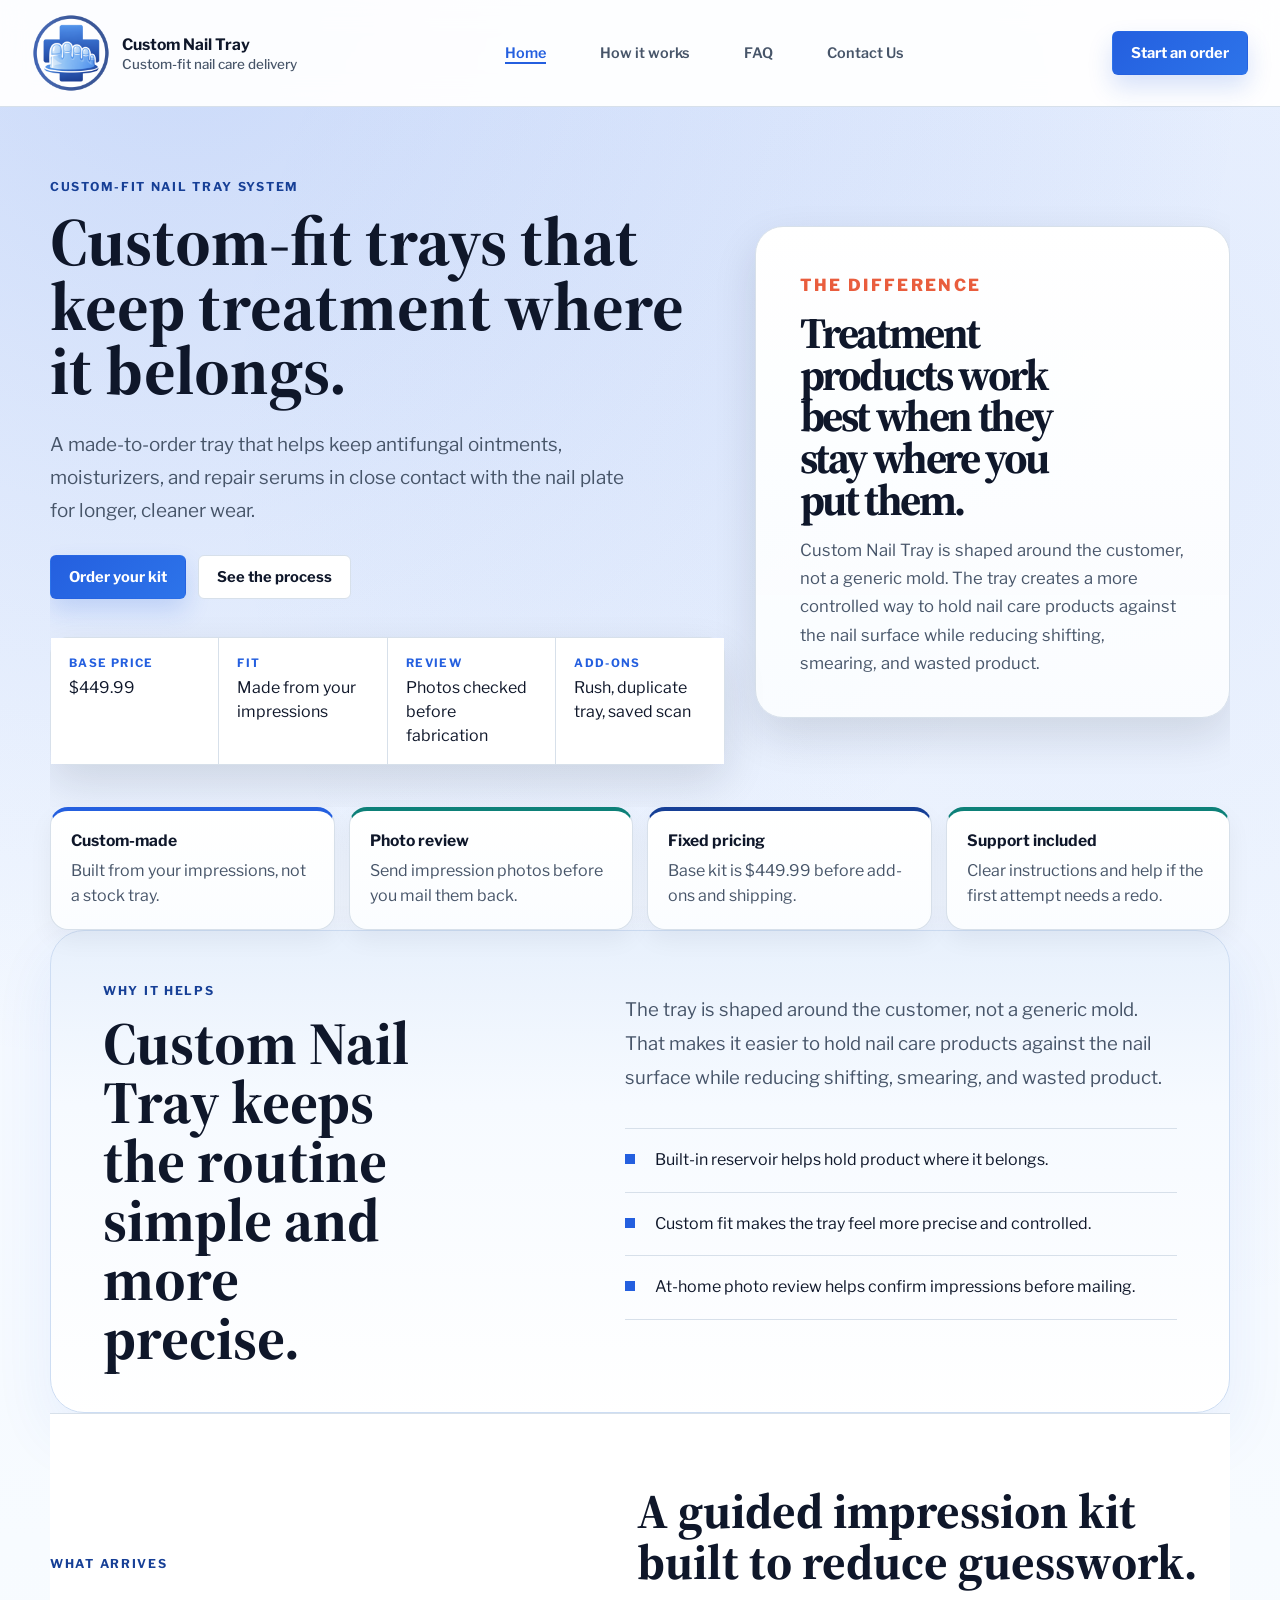
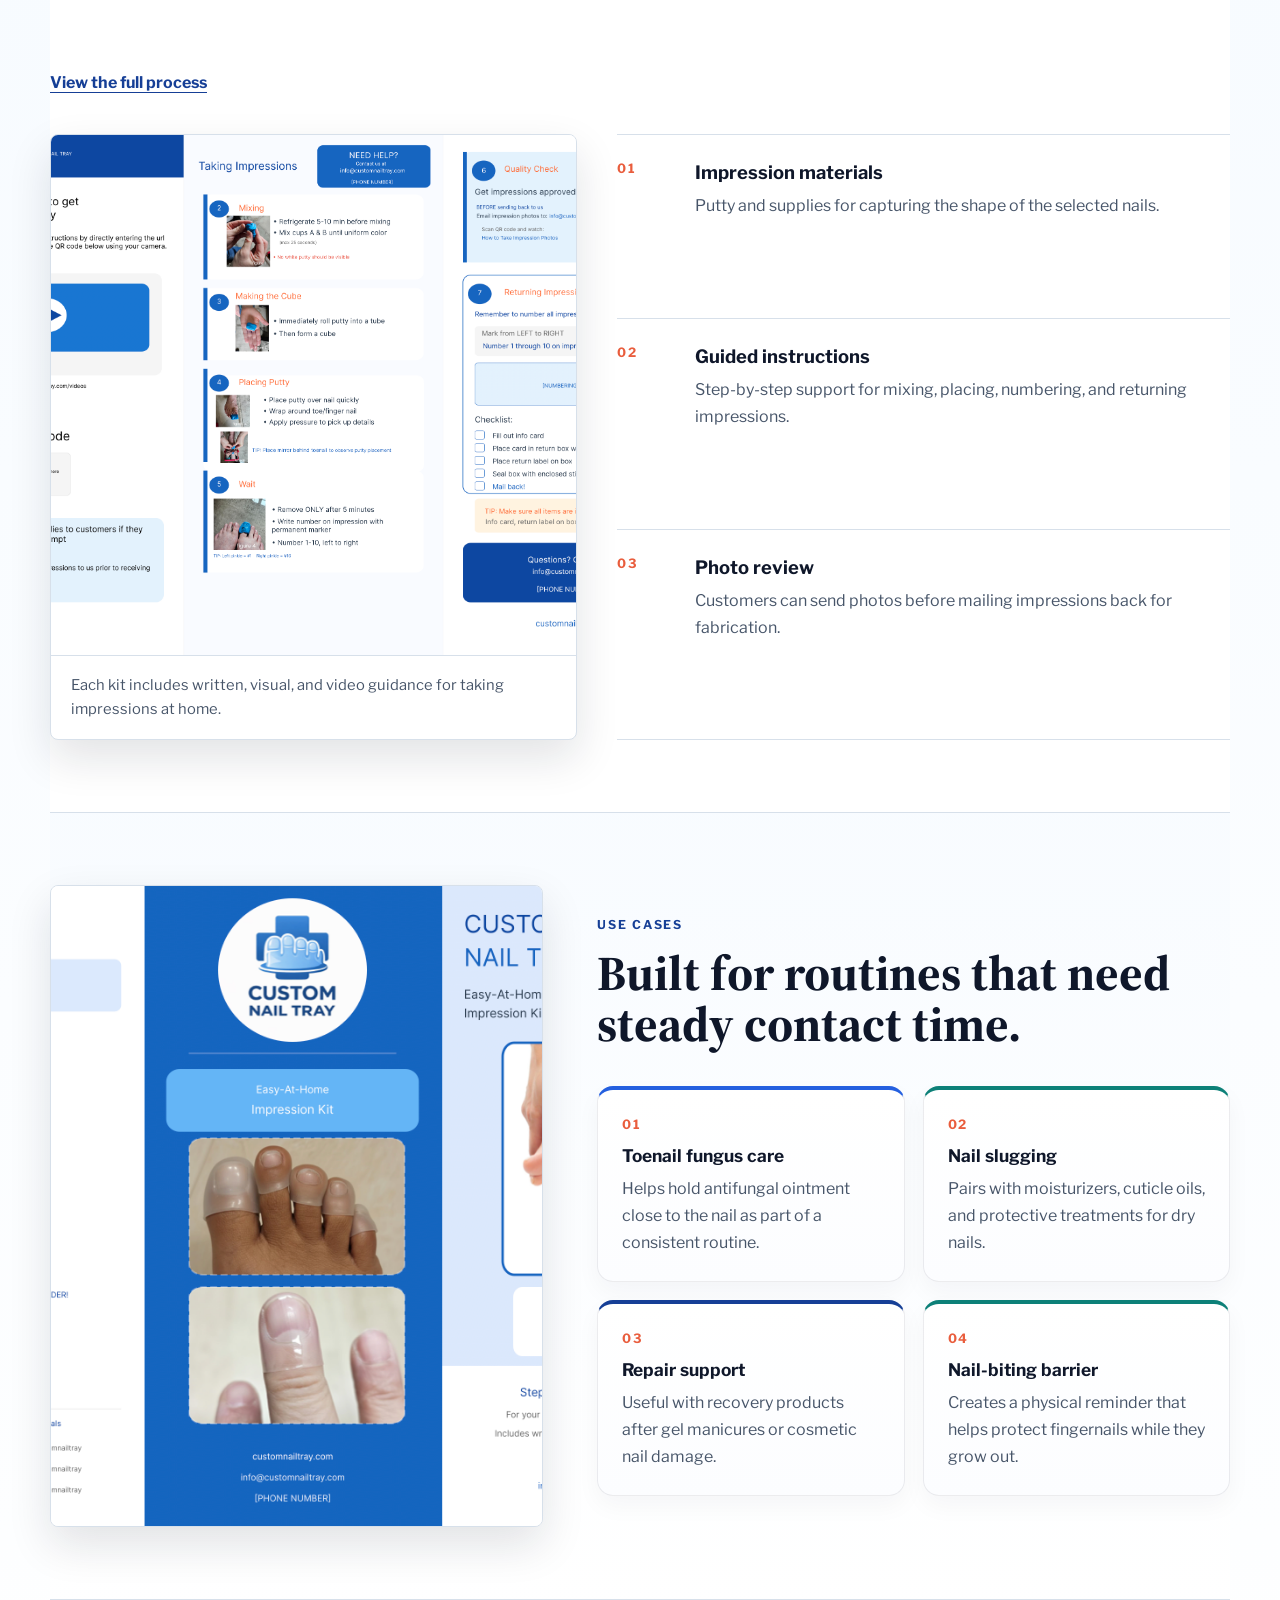
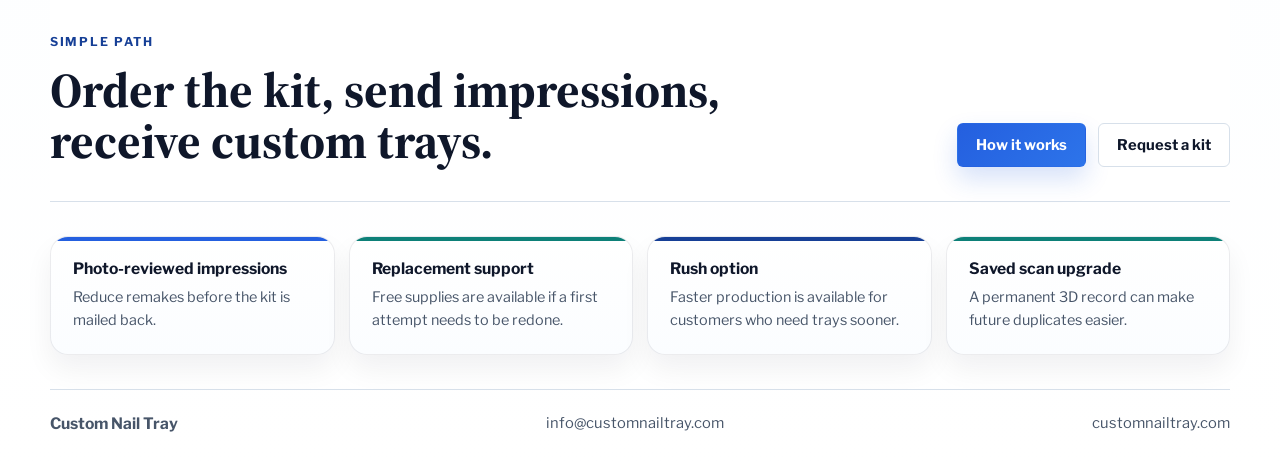
==== commit e2717fa4: "Reduce page load motion" ====
--- a/index.html
+++ b/index.html
@@ -11,7 +11,7 @@
     <link rel="preconnect" href="https://fonts.googleapis.com" />
     <link rel="preconnect" href="https://fonts.gstatic.com" crossorigin />
     <link
-      href="https://fonts.googleapis.com/css2?family=Libre+Franklin:wght@400;500;600;700&family=Source+Serif+4:opsz,wght@8..60,500;8..60,600;8..60,700&display=swap"
+      href="https://fonts.googleapis.com/css2?family=Libre+Franklin:wght@400;500;600;700&family=Source+Serif+4:opsz,wght@8..60,500;8..60,600;8..60,700&display=optional"
       rel="stylesheet"
     />
     <link rel="stylesheet" href="styles.css" />
--- a/styles.css
+++ b/styles.css
@@ -21,7 +21,7 @@
 }
 
 html {
-  scroll-behavior: smooth;
+  scroll-behavior: auto;
 }
 
 body {
@@ -62,9 +62,9 @@
 
 body.page-contact {
   background:
-    radial-gradient(circle at 12% 0%, rgba(233, 93, 61, 0.09), transparent 24%),
-    radial-gradient(circle at 90% 8%, rgba(36, 95, 223, 0.06), transparent 24%),
-    linear-gradient(180deg, #ffffff 0%, #f7f9fd 100%);
+    radial-gradient(circle at 12% 0%, rgba(233, 93, 61, 0.18), transparent 24%),
+    radial-gradient(circle at 90% 8%, rgba(255, 226, 217, 0.52), transparent 24%),
+    linear-gradient(180deg, #fff7f3 0%, #fffdfb 42%, #ffffff 100%);
 }
 
 body.page-success {
@@ -91,29 +91,6 @@
   width: 100%;
 }
 
-body.page-how .site-header,
-body.page-order .site-header {
-  box-shadow: 0 1px 0 rgba(17, 24, 39, 0.06);
-}
-
-body.page-how .site-header {
-  background: rgba(247, 251, 253, 0.92);
-}
-
-body.page-order .site-header {
-  background: rgba(245, 248, 255, 0.94);
-}
-
-body.page-faq .site-header {
-  background: rgba(255, 255, 255, 0.96);
-  box-shadow: 0 1px 0 rgba(17, 24, 39, 0.06);
-}
-
-body.page-contact .site-header {
-  background: rgba(255, 255, 255, 0.96);
-  box-shadow: 0 1px 0 rgba(17, 24, 39, 0.06);
-}
-
 body.page-how .button-primary {
   background: linear-gradient(135deg, var(--teal) 0%, #109186 100%);
   box-shadow: 0 12px 24px rgba(13, 128, 120, 0.18);
@@ -167,6 +144,28 @@
 
 body.page-cancel .button-primary:hover {
   background: linear-gradient(135deg, #d84d2b 0%, #f0613e 100%);
+}
+
+body.page-home .site-header .button-primary,
+body.page-how .site-header .button-primary,
+body.page-order .site-header .button-primary,
+body.page-faq .site-header .button-primary,
+body.page-contact .site-header .button-primary,
+body.page-success .site-header .button-primary,
+body.page-cancel .site-header .button-primary {
+  background: linear-gradient(135deg, var(--blue) 0%, #2d74ea 100%);
+  box-shadow: 0 12px 24px rgba(36, 95, 223, 0.18);
+  color: #fff;
+}
+
+body.page-home .site-header .button-primary:hover,
+body.page-how .site-header .button-primary:hover,
+body.page-order .site-header .button-primary:hover,
+body.page-faq .site-header .button-primary:hover,
+body.page-contact .site-header .button-primary:hover,
+body.page-success .site-header .button-primary:hover,
+body.page-cancel .site-header .button-primary:hover {
+  background: linear-gradient(135deg, var(--blue-deep) 0%, #1d4fb8 100%);
 }
 
 .site-header {
@@ -182,6 +181,11 @@
   background: rgba(255, 255, 255, 0.94);
   border-bottom: 1px solid var(--line);
   backdrop-filter: blur(14px);
+  transition:
+    background-color 180ms ease,
+    background 180ms ease,
+    box-shadow 180ms ease,
+    border-color 180ms ease;
 }
 
 .brand {
@@ -225,38 +229,31 @@
 }
 
 .site-nav a {
+  color: var(--muted);
   padding: 8px 12px;
-  border-radius: 999px;
+  text-decoration: none;
   transition:
     color 160ms ease,
-    background-color 160ms ease,
-    box-shadow 160ms ease,
+    text-decoration-color 160ms ease,
     transform 160ms ease;
 }
 
 .site-nav a[href="index.html"] {
   --nav-accent: var(--blue);
-  --nav-accent-soft: rgba(36, 95, 223, 0.12);
 }
 
 .site-nav a[href="how-it-works.html"] {
   --nav-accent: var(--teal);
-  --nav-accent-soft: rgba(13, 128, 120, 0.14);
 }
 
 .site-nav a[href="faq.html"] {
-  --nav-accent: #a47f13;
-  --nav-accent-soft: rgba(245, 229, 170, 0.92);
+  --nav-accent: #b48b15;
 }
 
 .site-nav a[href="contact.html"] {
   --nav-accent: var(--coral);
-  --nav-accent-soft: rgba(233, 93, 61, 0.14);
-}
-
-.site-nav a:hover,
-.site-nav a:focus-visible,
-.site-nav a[aria-current="page"],
+}
+
 .site-footer a:hover,
 .instruction-panel a:hover,
 .form-note a:hover,
@@ -268,12 +265,9 @@
 .site-nav a:focus-visible,
 .site-nav a[aria-current="page"] {
   color: var(--nav-accent);
-  background: var(--nav-accent-soft);
-  box-shadow: inset 0 0 0 1px var(--nav-accent-soft);
-}
-
-.site-nav a[aria-current="page"] {
-  font-weight: 700;
+  text-decoration: underline;
+  text-decoration-thickness: 2px;
+  text-underline-offset: 0.26em;
 }
 
 body.page-faq .kicker {
@@ -402,9 +396,9 @@
 body.page-order .process-preview h2,
 body.page-order .quality-section h2,
 body.page-order .cta-band h2 {
-  font-family: "Libre Franklin", sans-serif;
-  font-weight: 800;
-  letter-spacing: -0.045em;
+  font-family: "Source Serif 4", serif;
+  font-weight: 700;
+  letter-spacing: 0;
 }
 
 .hero h1 {
@@ -463,11 +457,6 @@
     radial-gradient(circle at 14% 0%, rgba(36, 95, 223, 0.18), transparent 28%),
     radial-gradient(circle at 86% 12%, rgba(36, 95, 223, 0.07), transparent 26%),
     linear-gradient(180deg, #eef4ff 0%, #f7fbff 42%, #ffffff 100%);
-}
-
-body.page-home .site-header {
-  background: rgba(255, 255, 255, 0.96);
-  box-shadow: 0 1px 0 rgba(17, 24, 39, 0.06);
 }
 
 body.page-home .kicker {
@@ -497,9 +486,9 @@
 body.page-home .kit-heading h2,
 body.page-home .use-content h2,
 body.page-home .process-preview h2 {
-  font-family: "Libre Franklin", sans-serif;
-  font-weight: 800;
-  letter-spacing: -0.045em;
+  font-family: "Source Serif 4", serif;
+  font-weight: 700;
+  letter-spacing: 0;
 }
 
 body.page-home .hero h1 {
@@ -733,9 +722,10 @@
 body.page-home .statement .section-copy h2 {
   max-width: 10ch;
   font-family: "Source Serif 4", serif;
+  font-weight: 700;
   font-size: clamp(3rem, 4.7vw, 4.45rem);
   line-height: 0.98;
-  letter-spacing: -0.05em;
+  letter-spacing: 0;
 }
 
 body.page-home .statement-body {
@@ -957,10 +947,10 @@
 .how-hero-panel h2,
 .order-hero-panel h2 {
   margin: 0;
-  font-family: "Libre Franklin", sans-serif;
+  font-family: "Source Serif 4", serif;
   font-size: 2rem;
   line-height: 1.06;
-  letter-spacing: -0.04em;
+  letter-spacing: 0;
 }
 
 .how-hero-panel p,
@@ -1835,17 +1825,18 @@
 }
 
 body.page-contact .breadcrumb a {
-  color: var(--blue-deep);
+  color: var(--coral);
   font-weight: 700;
 }
 
 body.page-contact .contact-hero h1 {
   max-width: 780px;
   margin: 0 auto;
-  font-family: "Libre Franklin", sans-serif;
+  font-family: "Source Serif 4", serif;
+  font-weight: 700;
   font-size: 4rem;
   line-height: 0.96;
-  letter-spacing: -0.05em;
+  letter-spacing: 0;
 }
 
 body.page-contact .contact-lead {
@@ -1897,10 +1888,16 @@
 body.page-contact .contact-callout a {
   display: inline-flex;
   margin-top: 14px;
-  color: var(--blue-deep);
+  color: var(--coral);
   font-weight: 700;
   text-decoration: underline;
   text-underline-offset: 4px;
+}
+
+body.page-contact .contact-callout a:hover,
+body.page-contact .breadcrumb a:hover,
+body.page-contact .contact-email:hover {
+  color: #d84d2b;
 }
 
 body.page-contact .contact-layout {
@@ -1942,7 +1939,7 @@
 body.page-contact .contact-email {
   display: inline-flex;
   margin-top: 6px;
-  color: var(--blue-deep);
+  color: var(--coral);
   font-size: 1.25rem;
   font-weight: 800;
   text-decoration: none;
@@ -1984,6 +1981,9 @@
 }
 
 body.page-contact .contact-form-panel .section-copy h2 {
+  font-family: "Source Serif 4", serif;
+  font-weight: 700;
+  letter-spacing: 0;
   font-size: 3rem;
 }
 
@@ -2312,10 +2312,11 @@
 .order-summary-panel h2,
 .confirmation-card h2 {
   margin: 0;
-  font-family: "Libre Franklin", sans-serif;
+  font-family: "Source Serif 4", serif;
+  font-weight: 700;
   font-size: 1.75rem;
   line-height: 1.08;
-  letter-spacing: -0.04em;
+  letter-spacing: 0;
 }
 
 .summary-meta {
@@ -2478,10 +2479,6 @@
   font-weight: 700;
   text-decoration: underline;
   text-underline-offset: 4px;
-}
-
-.page-success .site-header {
-  background: rgba(255, 255, 255, 0.96);
 }
 
 .page-success .confirmation-card {
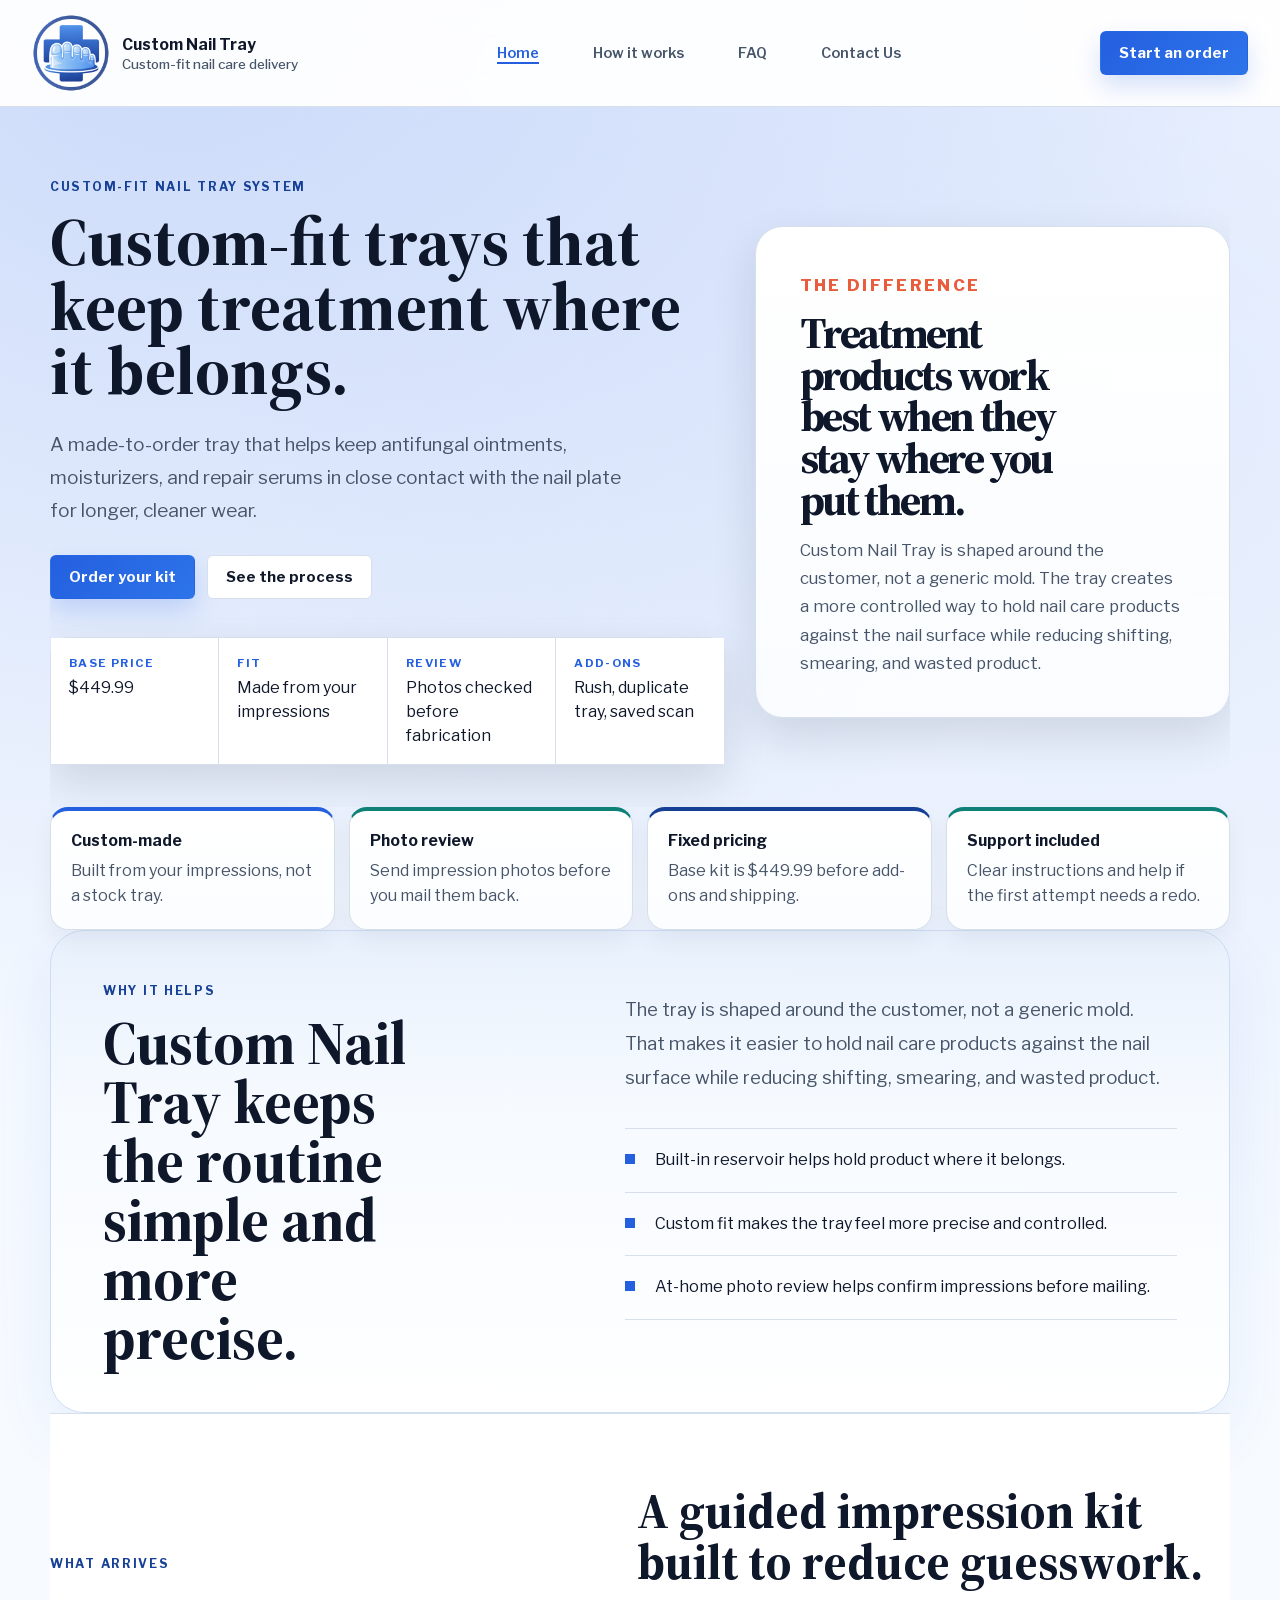
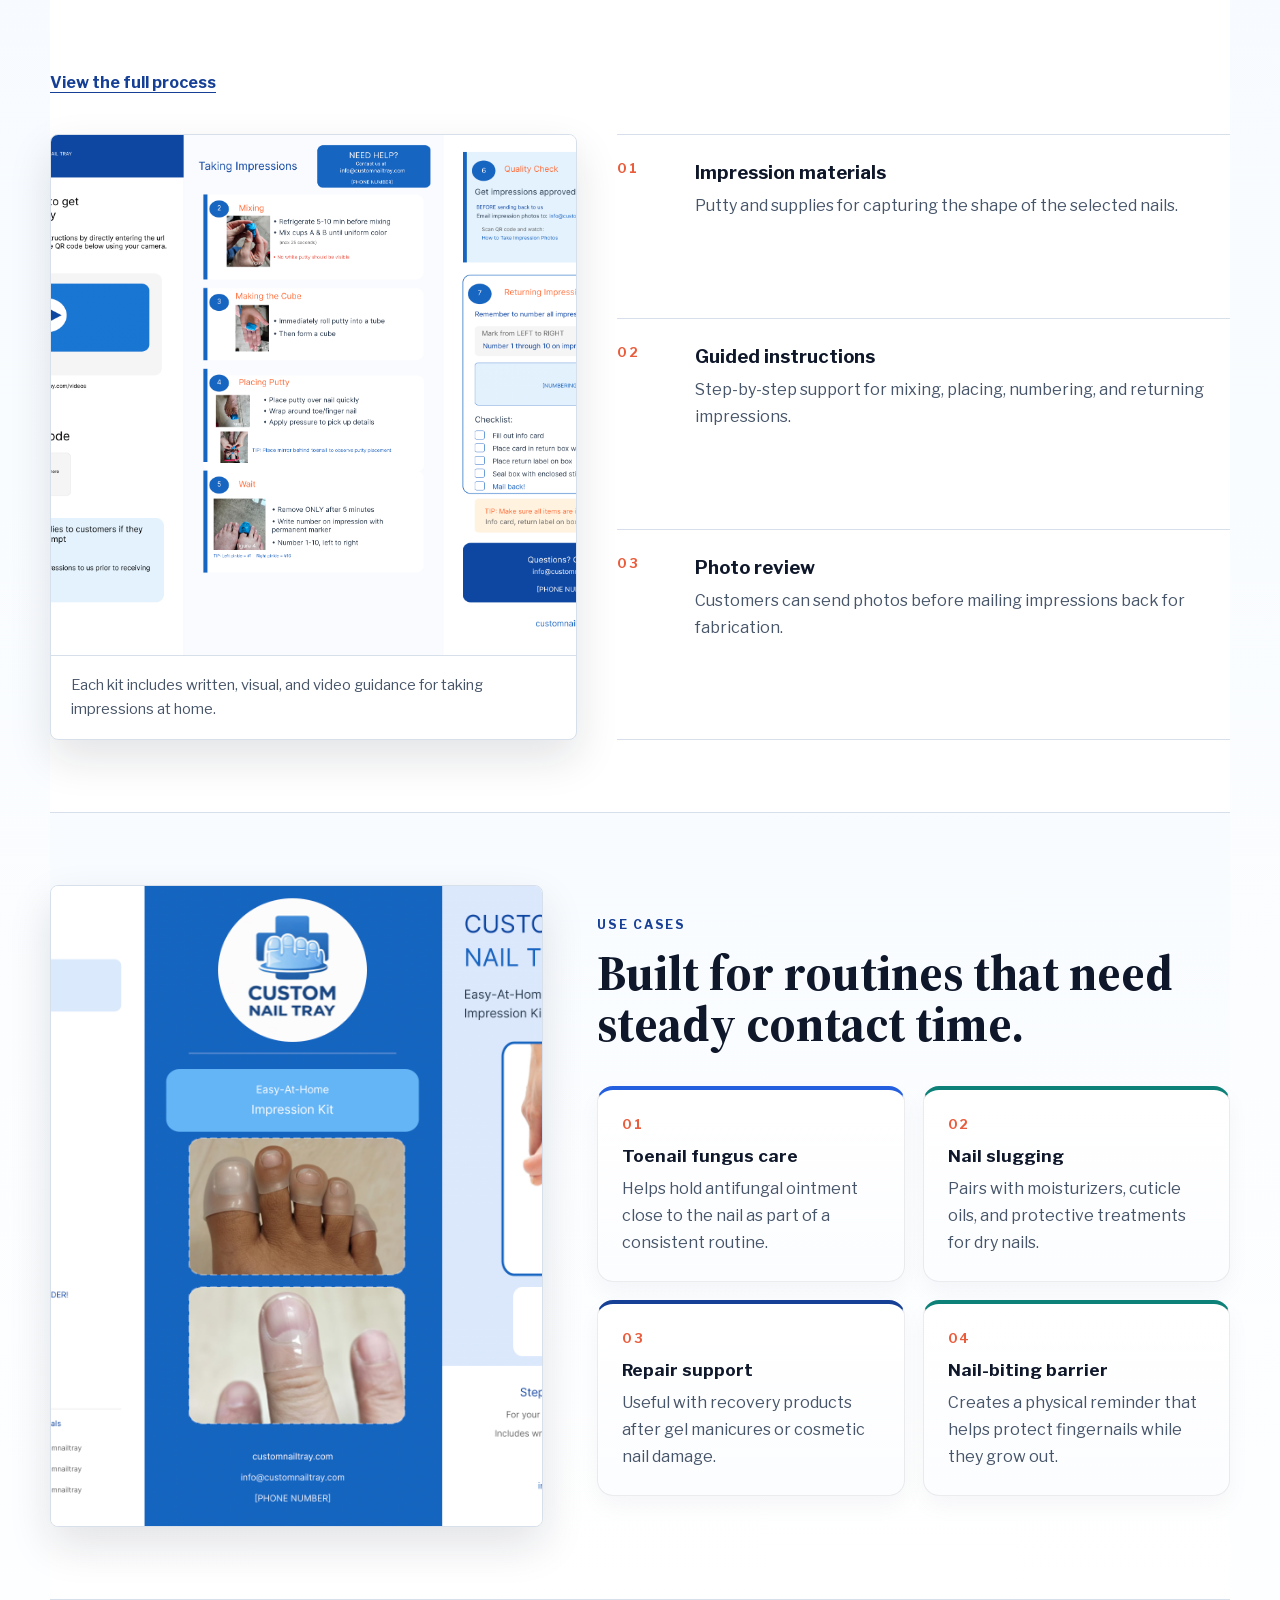
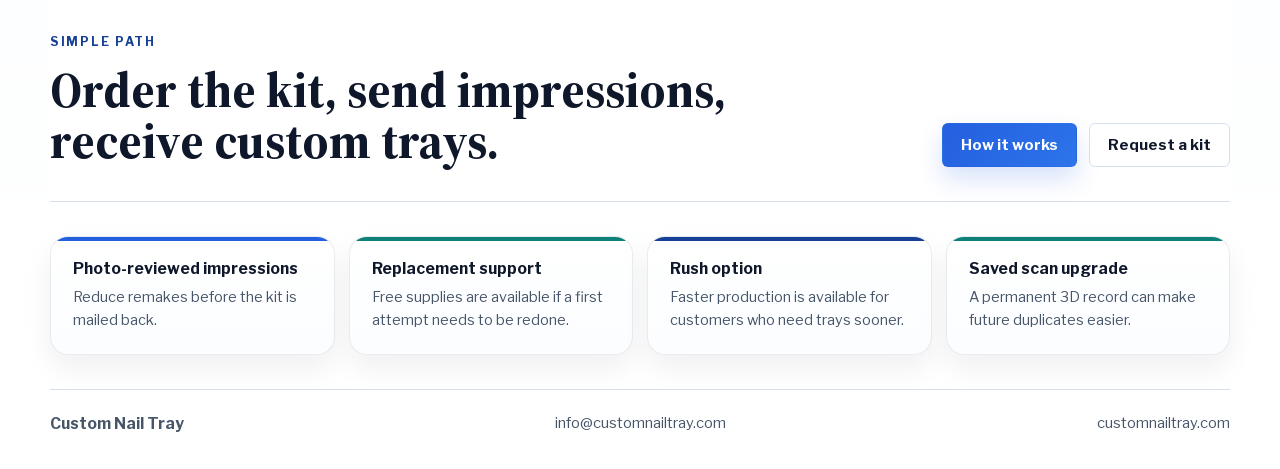
==== commit 7fd85608: "Self-host fonts and optimize logo" ====
--- a/index.html
+++ b/index.html
@@ -8,12 +8,9 @@
       name="description"
       content="Custom-fit nail trays designed to help ointments, serums, and moisturizers stay in close contact with the nail plate for a cleaner, longer-wear routine."
     />
-    <link rel="preconnect" href="https://fonts.googleapis.com" />
-    <link rel="preconnect" href="https://fonts.gstatic.com" crossorigin />
-    <link
-      href="https://fonts.googleapis.com/css2?family=Libre+Franklin:wght@400;500;600;700&family=Source+Serif+4:opsz,wght@8..60,500;8..60,600;8..60,700&display=optional"
-      rel="stylesheet"
-    />
+    <link rel="preload" href="assets/fonts/libre-franklin-latin.woff2" as="font" type="font/woff2" crossorigin />
+    <link rel="preload" href="assets/fonts/source-serif-4-latin.woff2" as="font" type="font/woff2" crossorigin />
+    <link rel="preload" href="assets/cnt-logo-small.png" as="image" type="image/png" />
     <link rel="stylesheet" href="styles.css" />
   </head>
   <body class="page-home">
@@ -21,7 +18,10 @@
       <a class="brand" href="index.html" aria-label="Custom Nail Tray home">
         <img
           class="brand-logo"
-          src="assets/cnt-logo.png"
+          src="assets/cnt-logo-small.png"
+          width="512"
+          height="512"
+          fetchpriority="high"
           alt=""
           decoding="async"
         />
--- a/styles.css
+++ b/styles.css
@@ -14,6 +14,22 @@
   --peach: #fff1e8;
   --sand: #fff8ed;
   --shadow: 0 18px 44px rgba(15, 23, 42, 0.12);
+}
+
+@font-face {
+  font-family: "Libre Franklin";
+  font-style: normal;
+  font-weight: 400 800;
+  font-display: swap;
+  src: url("assets/fonts/libre-franklin-latin.woff2") format("woff2");
+}
+
+@font-face {
+  font-family: "Source Serif 4";
+  font-style: normal;
+  font-weight: 500 700;
+  font-display: swap;
+  src: url("assets/fonts/source-serif-4-latin.woff2") format("woff2");
 }
 
 * {
